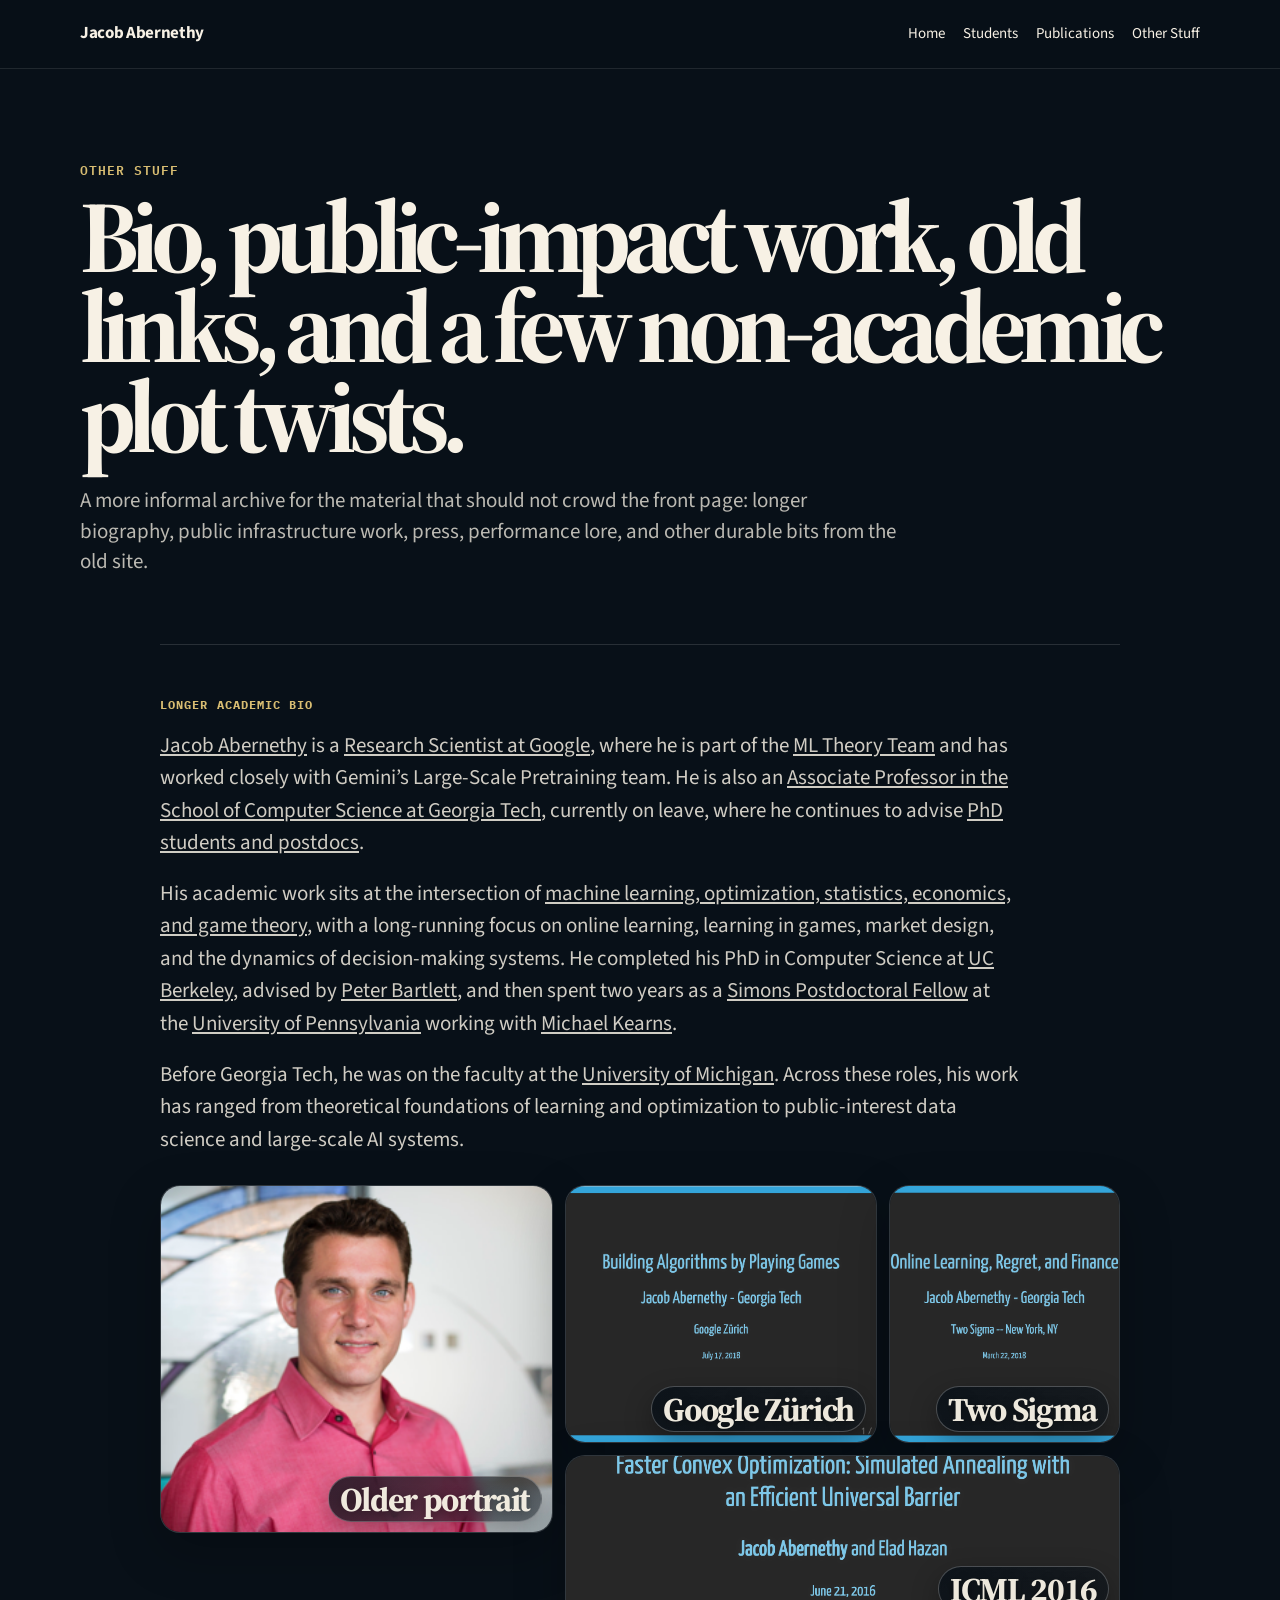
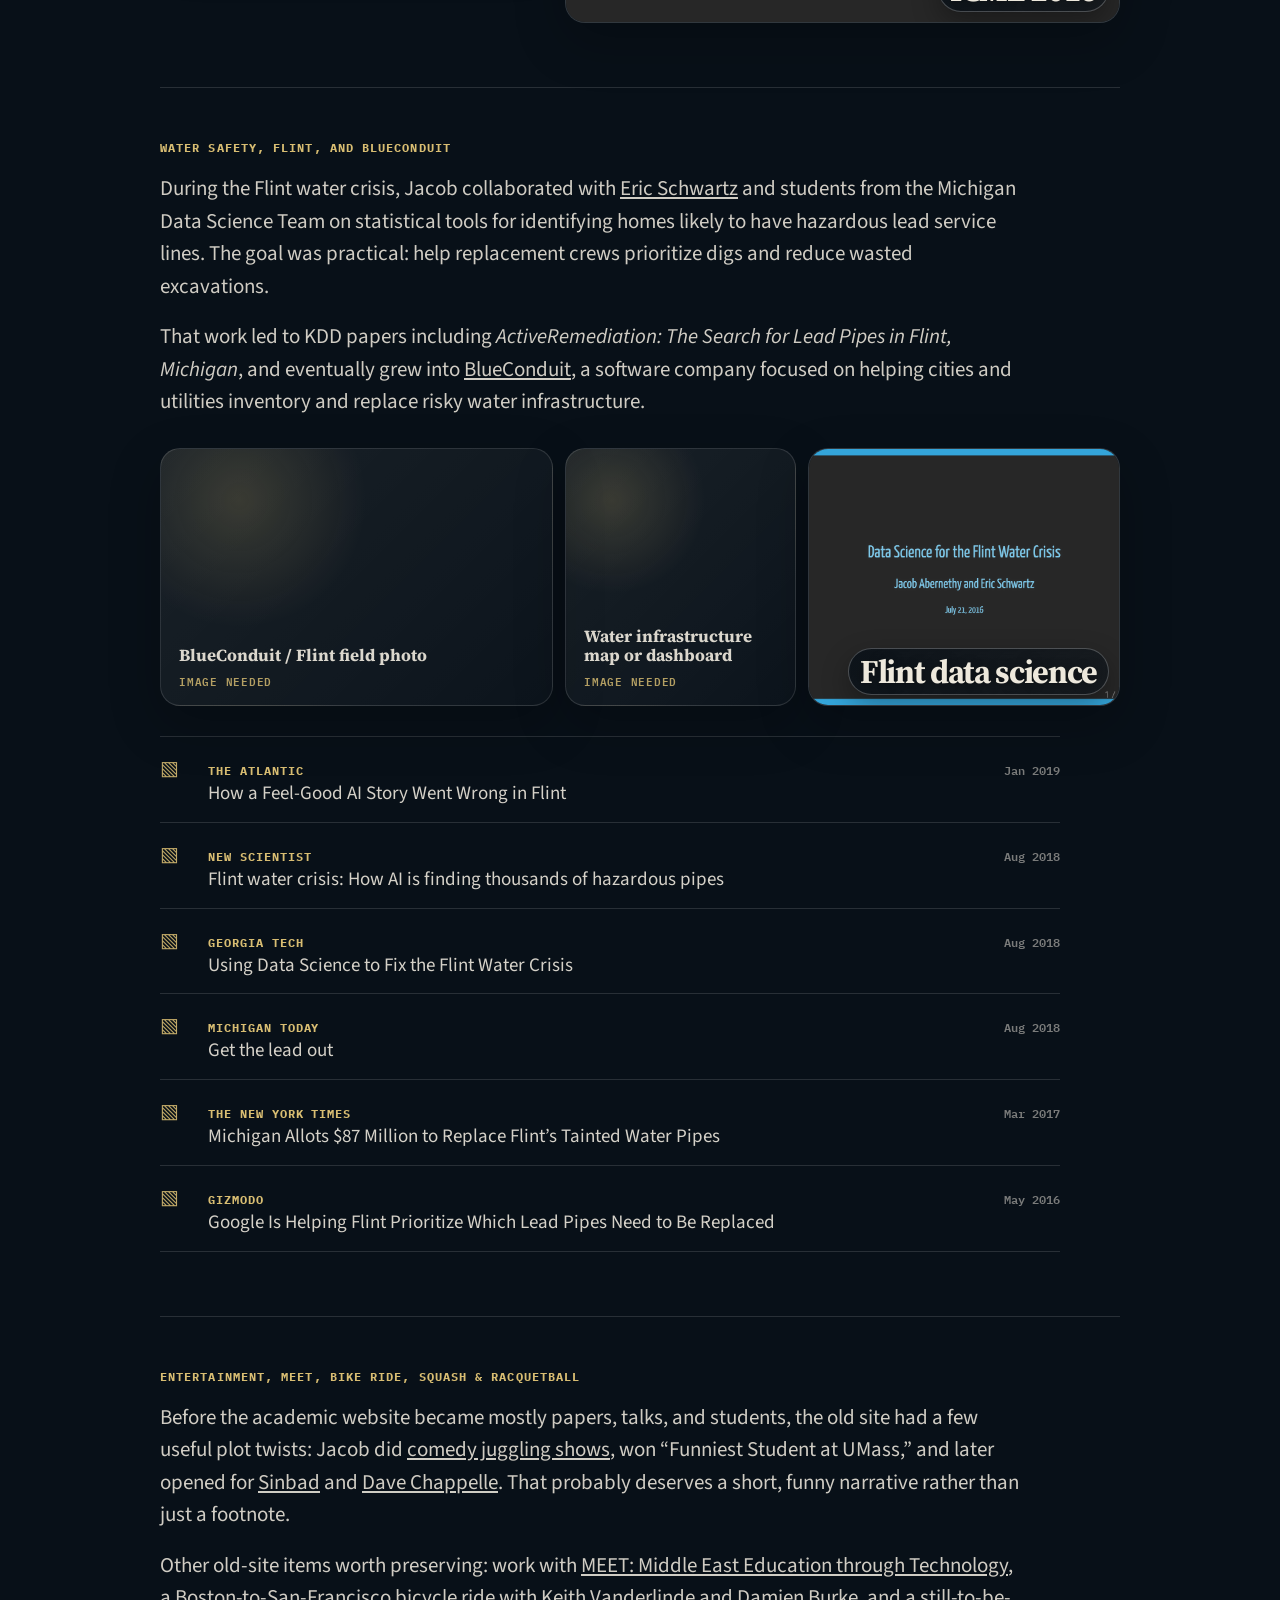
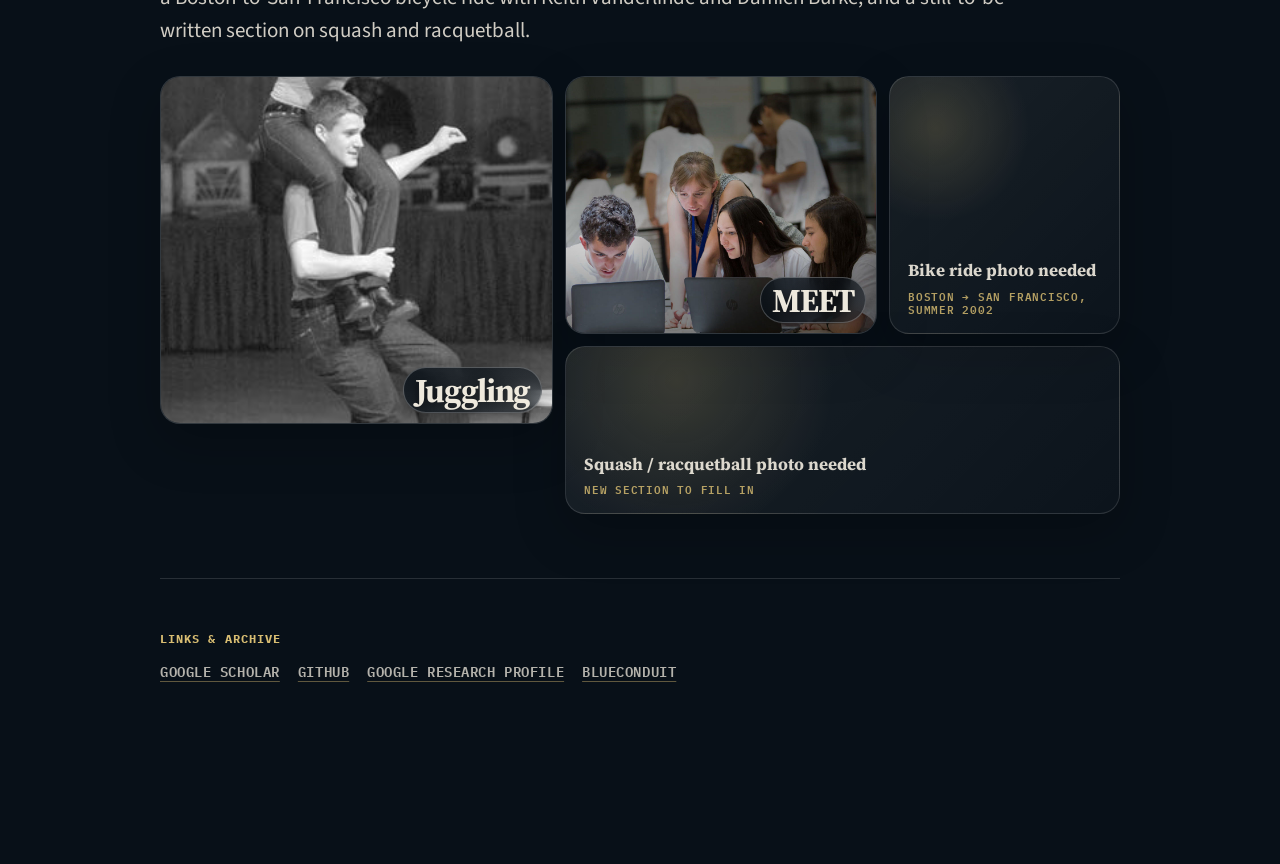
==== other-stuff/index.html @ 07d3d427 "Deploy initial website" ====
<!DOCTYPE html><html lang="en"> <head><meta charset="UTF-8"><meta name="viewport" content="width=device-width, initial-scale=1.0"><meta name="description" content="Draft website redesign mockups for Jacob Abernethy."><title>Other Stuff — Jacob Abernethy</title><link rel="preconnect" href="https://fonts.googleapis.com"><link rel="preconnect" href="https://fonts.gstatic.com" crossorigin><link href="https://fonts.googleapis.com/css2?family=Source+Sans+3:wght@300;400;500;600;700&family=Source+Serif+4:opsz,wght@8..60,400;8..60,600;8..60,700&family=IBM+Plex+Mono:wght@400;500;600&display=swap" rel="stylesheet"><style>:root{--ink: #071827;--muted: #5f6f82;--line: #dbe5ef;--paper: #fbfaf7;--paper-2: #f3f0e8;--gold: #b6922e;--navy: #071d3a;--blue: #3157d5;--violet: #533afd;--green: #0c7a5b;--white: #fff;--serif: "Source Serif 4", Georgia, serif;--sans: "Source Sans 3", system-ui, -apple-system, Segoe UI, sans-serif;--mono: "IBM Plex Mono", ui-monospace, SFMono-Regular, Menlo, monospace}*{box-sizing:border-box}html{scroll-behavior:smooth;overflow-x:hidden}body{margin:0;width:100%;max-width:100%;overflow-x:hidden;font-family:var(--sans);color:var(--ink);background:var(--paper);font-size:17px;line-height:1.62}img,video,canvas,svg{max-width:100%}a{color:inherit}.wrap{width:min(1120px,calc(100% - 40px));max-width:100%;margin:0 auto}.nav{position:sticky;top:0;z-index:10;backdrop-filter:blur(18px);background:color-mix(in srgb,var(--paper) 86%,transparent);border-bottom:1px solid color-mix(in srgb,var(--line),transparent 35%)}.nav-inner{min-height:68px;display:flex;align-items:center;justify-content:space-between;gap:24px}.brand{text-decoration:none;font-weight:700;letter-spacing:-.02em}.links{display:flex;gap:18px;align-items:center;font-size:15px;color:var(--muted)}.links a{text-decoration:none}.links a:hover,.links a.button.button{color:var(--ink)}.pill{display:inline-flex;align-items:center;gap:7px;padding:5px 10px;border:1px solid var(--line);border-radius:999px;font:500 12px/1 var(--mono);text-transform:uppercase;letter-spacing:.05em;color:var(--muted);background:color-mix(in srgb,white 65%,transparent)}.button{display:inline-flex;align-items:center;justify-content:center;gap:8px;min-height:42px;padding:9px 15px;border-radius:10px;text-decoration:none;border:1px solid var(--line);background:#fff;box-shadow:0 12px 30px #1e2d500f;font-weight:600}.button.primary{background:var(--ink);color:#fff;border-color:var(--ink)}.grid{display:grid;gap:18px}.card{background:color-mix(in srgb,white 82%,var(--paper));border:1px solid var(--line);border-radius:22px;padding:24px;box-shadow:0 24px 60px #1e2d5012}.section{padding:72px 0}.section-title{font-family:var(--serif);font-size:clamp(34px,5vw,58px);line-height:1;letter-spacing:-.045em;margin:0 0 18px}.lede{color:var(--muted);font-size:21px;line-height:1.45;max-width:780px}.kicker{font:600 13px/1 var(--mono);text-transform:uppercase;letter-spacing:.08em;color:var(--gold);margin-bottom:12px}.tag-row{display:flex;flex-wrap:wrap;gap:8px;margin-top:16px}.tag{border:1px solid var(--line);color:var(--muted);border-radius:999px;padding:4px 9px;font:500 12px/1.1 var(--mono);background:#ffffff85}.draft{border:1px solid #f1d389;background:#fff7dc;color:#604800;padding:9px 12px;border-radius:12px;font-size:14px}@media(max-width:760px){.wrap{width:min(100% - 28px,1120px)}.nav-inner{min-height:auto;padding:14px 0 10px;align-items:flex-start;flex-direction:column;gap:10px;min-width:0}.brand{font-size:16px}.links{display:flex;width:100%;min-width:0;gap:8px;flex-wrap:wrap;overflow:visible;padding:0;font-size:13px}.links::-webkit-scrollbar{display:none}.links a{flex:0 1 auto;min-width:0;max-width:100%;border:1px solid rgba(255,255,255,.14);border-radius:999px;padding:5px 9px;background:#ffffff0b;white-space:nowrap}.links a.button{min-height:0;padding:5px 10px;box-shadow:none;background:#ffffffeb;border-color:#ffffff2e}.section{padding:48px 0}.card{padding:18px}}
</style>
<link rel="stylesheet" href="/_astro/index.C6Y8w5hF.css"></head> <body class="other-stuff">  <nav class="nav"> <div class="wrap nav-inner"> <a class="brand" href="/">Jacob Abernethy</a> <div class="links"> <a href="/">Home</a><a href="/students/">Students</a><a href="/publications/">Publications</a><a href="/other-stuff/">Other Stuff</a> </div> </div> </nav> <main data-astro-cid-wq4gjsv3> <section class="wrap intro" data-astro-cid-wq4gjsv3> <p class="kicker" data-astro-cid-wq4gjsv3>Other stuff</p> <h1 data-astro-cid-wq4gjsv3>Bio, public-impact work, old links, and a few non-academic plot twists.</h1> <p class="lede" data-astro-cid-wq4gjsv3>A more informal archive for the material that should not crowd the front page: longer biography, public infrastructure work, press, performance lore, and other durable bits from the old site.</p> </section> <div class="wrap story-flow" data-astro-cid-wq4gjsv3> <section class="story-section" data-astro-cid-wq4gjsv3> <p class="section-label" data-astro-cid-wq4gjsv3>Longer academic bio</p> <div class="prose" data-astro-cid-wq4gjsv3> <p data-astro-cid-wq4gjsv3><a href="/">Jacob Abernethy</a> is a <a href="https://research.google/people/108521/">Research Scientist at Google</a>, where he is part of the <a href="https://research.google/teams/learning-theory/">ML Theory Team</a> and has worked closely with Gemini’s Large-Scale Pretraining team. He is also an <a href="https://www.cc.gatech.edu/people/jacob-abernethy">Associate Professor in the School of Computer Science at Georgia Tech</a>, currently on leave, where he continues to advise <a href="/students/">PhD students and postdocs</a>.
</p><p data-astro-cid-wq4gjsv3>His academic work sits at the intersection of <a href="/publications/">machine learning, optimization, statistics, economics, and game theory</a>, with a long-running focus on online learning, learning in games, market design, and the dynamics of decision-making systems. He completed his PhD in Computer Science at <a href="https://www.berkeley.edu/">UC Berkeley</a>, advised by <a href="https://www.stat.berkeley.edu/~bartlett/">Peter Bartlett</a>, and then spent two years as a <a href="https://www.simonsfoundation.org/">Simons Postdoctoral Fellow</a> at the <a href="https://www.cis.upenn.edu/">University of Pennsylvania</a> working with <a href="https://www.cis.upenn.edu/~mkearns/">Michael Kearns</a>.
</p><p data-astro-cid-wq4gjsv3>Before Georgia Tech, he was on the faculty at the <a href="https://cse.engin.umich.edu/">University of Michigan</a>. Across these roles, his work has ranged from theoretical foundations of learning and optimization to public-interest data science and large-scale AI systems.
</p> </div> <div class="photo-grid " aria-label="Academic photo montage" data-astro-cid-wq4gjsv3> <figure class="photo tile-1 " data-astro-cid-wq4gjsv3> <img src="/images/other-stuff/jake.png" alt="Older Jacob Abernethy website portrait" loading="lazy" data-astro-cid-wq4gjsv3> <figcaption class="photo-label" data-astro-cid-wq4gjsv3>Older portrait</figcaption> </figure><figure class="photo tile-2 " data-astro-cid-wq4gjsv3> <img src="/images/other-stuff/talks-googleZurich2018.png" alt="Google Zurich 2018 talk slide screenshot" loading="lazy" data-astro-cid-wq4gjsv3> <figcaption class="photo-label" data-astro-cid-wq4gjsv3>Google Zürich</figcaption> </figure><figure class="photo tile-3 " data-astro-cid-wq4gjsv3> <img src="/images/other-stuff/talks-twoSigma2018.png" alt="Two Sigma talk slide screenshot" loading="lazy" data-astro-cid-wq4gjsv3> <figcaption class="photo-label" data-astro-cid-wq4gjsv3>Two Sigma</figcaption> </figure><figure class="photo tile-4 " data-astro-cid-wq4gjsv3> <img src="/images/other-stuff/talks-icml2016.png" alt="ICML 2016 talk slide screenshot" loading="lazy" data-astro-cid-wq4gjsv3> <figcaption class="photo-label" data-astro-cid-wq4gjsv3>ICML 2016</figcaption> </figure> </div>  </section><section class="story-section" data-astro-cid-wq4gjsv3> <p class="section-label" data-astro-cid-wq4gjsv3>Water safety, Flint, and BlueConduit</p> <div class="prose" data-astro-cid-wq4gjsv3> <p data-astro-cid-wq4gjsv3>During the Flint water crisis, Jacob collaborated with <a href="https://ross.umich.edu/facultystaff/faculty/eric-schwartz">Eric Schwartz</a> and students from the Michigan Data Science Team on statistical tools for identifying homes likely to have hazardous lead service lines. The goal was practical: help replacement crews prioritize digs and reduce wasted excavations.
</p><p data-astro-cid-wq4gjsv3>That work led to KDD papers including <em>ActiveRemediation: The Search for Lead Pipes in Flint, Michigan</em>, and eventually grew into <a href="https://blueconduit.com/">BlueConduit</a>, a software company focused on helping cities and utilities inventory and replace risky water infrastructure.
</p> </div> <div class="photo-grid impact-grid" aria-label="BlueConduit image placeholders" data-astro-cid-wq4gjsv3> <figure class="photo tile-1 placeholder-photo" data-astro-cid-wq4gjsv3> <span data-astro-cid-wq4gjsv3>BlueConduit / Flint field photo</span><small data-astro-cid-wq4gjsv3>Image needed</small>  </figure><figure class="photo tile-2 placeholder-photo" data-astro-cid-wq4gjsv3> <span data-astro-cid-wq4gjsv3>Water infrastructure map or dashboard</span><small data-astro-cid-wq4gjsv3>Image needed</small>  </figure><figure class="photo tile-3 " data-astro-cid-wq4gjsv3> <img src="/images/other-stuff/talks-bigdata2016.png" alt="Big data talk slide screenshot" loading="lazy" data-astro-cid-wq4gjsv3> <figcaption class="photo-label" data-astro-cid-wq4gjsv3>Flint data science</figcaption> </figure> </div> <div class="press-list" aria-label="Selected press coverage" data-astro-cid-wq4gjsv3> <a href="https://www.theatlantic.com/technology/archive/2019/01/how-machine-learning-found-flints-lead-pipes/578692/" data-astro-cid-wq4gjsv3> <span class="press-icon" aria-hidden="true" data-astro-cid-wq4gjsv3>▧</span> <span class="press-main" data-astro-cid-wq4gjsv3><strong data-astro-cid-wq4gjsv3>The Atlantic</strong><em data-astro-cid-wq4gjsv3>How a Feel-Good AI Story Went Wrong in Flint</em></span> <span class="press-date" data-astro-cid-wq4gjsv3>Jan 2019</span> </a><a href="https://www.newscientist.com/article/2177849-flint-water-crisis-how-ai-is-finding-thousands-of-hazardous-pipes/" data-astro-cid-wq4gjsv3> <span class="press-icon" aria-hidden="true" data-astro-cid-wq4gjsv3>▧</span> <span class="press-main" data-astro-cid-wq4gjsv3><strong data-astro-cid-wq4gjsv3>New Scientist</strong><em data-astro-cid-wq4gjsv3>Flint water crisis: How AI is finding thousands of hazardous pipes</em></span> <span class="press-date" data-astro-cid-wq4gjsv3>Aug 2018</span> </a><a href="https://www.cc.gatech.edu/news/using-data-science-fix-flint-water-crisis" data-astro-cid-wq4gjsv3> <span class="press-icon" aria-hidden="true" data-astro-cid-wq4gjsv3>▧</span> <span class="press-main" data-astro-cid-wq4gjsv3><strong data-astro-cid-wq4gjsv3>Georgia Tech</strong><em data-astro-cid-wq4gjsv3>Using Data Science to Fix the Flint Water Crisis</em></span> <span class="press-date" data-astro-cid-wq4gjsv3>Aug 2018</span> </a><a href="https://michigantoday.umich.edu/2018/08/22/get-the-lead-out/" data-astro-cid-wq4gjsv3> <span class="press-icon" aria-hidden="true" data-astro-cid-wq4gjsv3>▧</span> <span class="press-main" data-astro-cid-wq4gjsv3><strong data-astro-cid-wq4gjsv3>Michigan Today</strong><em data-astro-cid-wq4gjsv3>Get the lead out</em></span> <span class="press-date" data-astro-cid-wq4gjsv3>Aug 2018</span> </a><a href="https://www.nytimes.com/2017/03/28/us/flint-water-lead-pipes.html" data-astro-cid-wq4gjsv3> <span class="press-icon" aria-hidden="true" data-astro-cid-wq4gjsv3>▧</span> <span class="press-main" data-astro-cid-wq4gjsv3><strong data-astro-cid-wq4gjsv3>The New York Times</strong><em data-astro-cid-wq4gjsv3>Michigan Allots $87 Million to Replace Flint’s Tainted Water Pipes</em></span> <span class="press-date" data-astro-cid-wq4gjsv3>Mar 2017</span> </a><a href="https://gizmodo.com/google-is-helping-flint-prioritize-which-lead-pipes-ne-1777454570" data-astro-cid-wq4gjsv3> <span class="press-icon" aria-hidden="true" data-astro-cid-wq4gjsv3>▧</span> <span class="press-main" data-astro-cid-wq4gjsv3><strong data-astro-cid-wq4gjsv3>Gizmodo</strong><em data-astro-cid-wq4gjsv3>Google Is Helping Flint Prioritize Which Lead Pipes Need to Be Replaced</em></span> <span class="press-date" data-astro-cid-wq4gjsv3>May 2016</span> </a> </div> </section><section class="story-section" data-astro-cid-wq4gjsv3> <p class="section-label" data-astro-cid-wq4gjsv3>Entertainment, MEET, bike ride, squash &amp; racquetball</p> <div class="prose" data-astro-cid-wq4gjsv3> <p data-astro-cid-wq4gjsv3>Before the academic website became mostly papers, talks, and students, the old site had a few useful plot twists: Jacob did <a href="http://www.umass.edu/umassmag/archives/2001/winter2001/h_funny.html">comedy juggling shows</a>, won “Funniest Student at UMass,” and later opened for <a href="http://www.cc.com/comedians/sinbad">Sinbad</a> and <a href="https://en.wikipedia.org/wiki/Dave_Chappelle">Dave Chappelle</a>. That probably deserves a short, funny narrative rather than just a footnote.
</p><p data-astro-cid-wq4gjsv3>Other old-site items worth preserving: work with <a href="http://meet.mit.edu/">MEET: Middle East Education through Technology</a>, a Boston-to-San-Francisco bicycle ride with Keith Vanderlinde and Damien Burke, and a still-to-be-written section on squash and racquetball.
</p> </div> <div class="photo-grid " aria-label="Personal photo montage" data-astro-cid-wq4gjsv3> <figure class="photo tile-1 " data-astro-cid-wq4gjsv3> <img src="/images/other-stuff/mit_juggling.jpg" alt="Jacob Abernethy juggling in a performance photo" loading="lazy" data-astro-cid-wq4gjsv3> <figcaption class="photo-label" data-astro-cid-wq4gjsv3>Juggling</figcaption> </figure><figure class="photo tile-2 " data-astro-cid-wq4gjsv3> <img src="/images/other-stuff/meet.jpg" alt="MEET program photo from the old site" loading="lazy" data-astro-cid-wq4gjsv3> <a class="photo-label" href="http://meet.mit.edu/" data-astro-cid-wq4gjsv3>MEET</a> </figure><figure class="photo tile-3 placeholder-photo" data-astro-cid-wq4gjsv3> <span data-astro-cid-wq4gjsv3>Bike ride photo needed</span><small data-astro-cid-wq4gjsv3>Boston → San Francisco, summer 2002</small>  </figure><figure class="photo tile-4 placeholder-photo" data-astro-cid-wq4gjsv3> <span data-astro-cid-wq4gjsv3>Squash / racquetball photo needed</span><small data-astro-cid-wq4gjsv3>New section to fill in</small>  </figure> </div>  </section> <section class="story-section archive-section" data-astro-cid-wq4gjsv3> <p class="section-label" data-astro-cid-wq4gjsv3>Links &amp; archive</p> <div class="archive-links" data-astro-cid-wq4gjsv3> <a href="https://scholar.google.com/citations?user=FDu4ciwAAAAJ&amp;hl=en" data-astro-cid-wq4gjsv3>Google Scholar</a><a href="https://github.com/thejakeyboy" data-astro-cid-wq4gjsv3>GitHub</a><a href="https://research.google/people/108521/" data-astro-cid-wq4gjsv3>Google Research profile</a><a href="https://blueconduit.com/" data-astro-cid-wq4gjsv3>BlueConduit</a> </div> </section> </div> </main> </body></html>
---- _astro/index.C6Y8w5hF.css ----
body.other-stuff{background:#081018;color:#f7f1e5}body.other-stuff .nav{background:#081018c7;border-color:#ffffff1a}body.other-stuff .brand,body.other-stuff .links a{color:#f7f1e5}body.other-stuff .links a.button.button{color:var(--ink)}.intro[data-astro-cid-wq4gjsv3]{padding:82px 0 36px}.intro[data-astro-cid-wq4gjsv3] h1[data-astro-cid-wq4gjsv3]{font-family:var(--serif);font-size:clamp(54px,8vw,112px);line-height:.88;letter-spacing:-.075em;max-width:1080px;margin:14px 0 24px}.lede[data-astro-cid-wq4gjsv3]{color:#f7f1e5bf;max-width:820px;font-size:21px}.kicker[data-astro-cid-wq4gjsv3],.section-label[data-astro-cid-wq4gjsv3]{color:#d8bd72}.story-flow[data-astro-cid-wq4gjsv3]{max-width:960px;padding:10px 0 120px}.story-section[data-astro-cid-wq4gjsv3]{padding:54px 0 64px;border-top:1px solid rgba(255,255,255,.13)}.section-label[data-astro-cid-wq4gjsv3]{font:700 12px/1 var(--mono);text-transform:uppercase;letter-spacing:.09em;margin:0 0 18px}.prose[data-astro-cid-wq4gjsv3]{max-width:860px}.prose[data-astro-cid-wq4gjsv3] p[data-astro-cid-wq4gjsv3]{margin:0 0 18px;color:#f7f1e5d6;font-size:21px;line-height:1.55}.prose[data-astro-cid-wq4gjsv3] a[data-astro-cid-wq4gjsv3],.archive-links[data-astro-cid-wq4gjsv3] a[data-astro-cid-wq4gjsv3]{color:#f7f1e5;text-decoration:underline;text-decoration-color:#d8bd726b;text-underline-offset:4px}.prose[data-astro-cid-wq4gjsv3] a[data-astro-cid-wq4gjsv3]:hover,.archive-links[data-astro-cid-wq4gjsv3] a[data-astro-cid-wq4gjsv3]:hover{text-decoration-color:#d8bd72e0}.photo-grid[data-astro-cid-wq4gjsv3]{display:grid;grid-template-columns:repeat(12,1fr);grid-auto-rows:78px;gap:12px;margin:30px 0 0}.photo[data-astro-cid-wq4gjsv3]{position:relative;margin:0;overflow:hidden;border-radius:20px;border:1px solid rgba(255,255,255,.13);background:#ffffff0b;box-shadow:0 18px 52px #0000003d}.photo[data-astro-cid-wq4gjsv3] img[data-astro-cid-wq4gjsv3]{display:block;width:100%;height:100%;object-fit:cover}.photo-label[data-astro-cid-wq4gjsv3]{position:absolute;right:10px;bottom:10px;z-index:1;max-width:calc(100% - 20px);padding:7px 11px 6px;border-radius:999px;background:linear-gradient(135deg,#081018cc,#08101880);color:#f7f1e5f5;border:1px solid rgba(255,255,255,.24);box-shadow:0 10px 28px #00000052;font-family:var(--serif);font-size:clamp(24px,2.6vw,34px);font-weight:700;line-height:.95;letter-spacing:-.04em;text-align:right;text-decoration:none;text-shadow:0 2px 12px rgba(0,0,0,.45);backdrop-filter:blur(8px)}a[data-astro-cid-wq4gjsv3].photo-label:hover{color:#fff;border-color:#d8bd7294}.tile-1[data-astro-cid-wq4gjsv3]{grid-column:span 5;grid-row:span 4}.tile-2[data-astro-cid-wq4gjsv3]{grid-column:span 4;grid-row:span 3}.tile-3[data-astro-cid-wq4gjsv3]{grid-column:span 3;grid-row:span 3}.tile-4[data-astro-cid-wq4gjsv3]{grid-column:span 7;grid-row:span 2}.impact-grid[data-astro-cid-wq4gjsv3] .tile-1[data-astro-cid-wq4gjsv3]{grid-column:span 5;grid-row:span 3}.impact-grid[data-astro-cid-wq4gjsv3] .tile-2[data-astro-cid-wq4gjsv3]{grid-column:span 3;grid-row:span 3}.impact-grid[data-astro-cid-wq4gjsv3] .tile-3[data-astro-cid-wq4gjsv3]{grid-column:span 4;grid-row:span 3}.placeholder-photo[data-astro-cid-wq4gjsv3]{display:grid;align-content:end;padding:18px;background:radial-gradient(circle at 20% 20%,rgba(216,189,114,.18),transparent 34%),linear-gradient(135deg,#ffffff12,#ffffff05)}.placeholder-photo[data-astro-cid-wq4gjsv3] span[data-astro-cid-wq4gjsv3]{color:#f7f1e5e0;font:700 17px/1.15 var(--serif)}.placeholder-photo[data-astro-cid-wq4gjsv3] small[data-astro-cid-wq4gjsv3]{color:#d8bd72d1;font:600 11px/1.2 var(--mono);text-transform:uppercase;letter-spacing:.07em;margin-top:8px}.press-list[data-astro-cid-wq4gjsv3]{display:grid;gap:0;margin-top:30px;max-width:900px;border-top:1px solid rgba(255,255,255,.13)}.press-list[data-astro-cid-wq4gjsv3] a[data-astro-cid-wq4gjsv3]{display:grid;grid-template-columns:34px minmax(0,1fr) auto;gap:14px;align-items:baseline;padding:16px 0;color:inherit;text-decoration:none;border-bottom:1px solid rgba(255,255,255,.13)}.press-icon[data-astro-cid-wq4gjsv3]{color:#d8bd72e0;font-size:20px}.press-main[data-astro-cid-wq4gjsv3] strong[data-astro-cid-wq4gjsv3]{display:block;color:#d8bd72;font:700 12px/1 var(--mono);text-transform:uppercase;letter-spacing:.08em;margin-bottom:5px}.press-main[data-astro-cid-wq4gjsv3] em[data-astro-cid-wq4gjsv3]{display:block;color:#f7f1e5db;font-style:normal;font-size:19px;line-height:1.25}.press-date[data-astro-cid-wq4gjsv3]{color:#f7f1e57a;font:600 12px/1 var(--mono);white-space:nowrap}.press-list[data-astro-cid-wq4gjsv3] a[data-astro-cid-wq4gjsv3]:hover .press-main[data-astro-cid-wq4gjsv3] em[data-astro-cid-wq4gjsv3]{text-decoration:underline;text-decoration-color:#d8bd7280;text-underline-offset:4px}.archive-links[data-astro-cid-wq4gjsv3]{display:flex;flex-wrap:wrap;gap:10px 18px;max-width:840px;font:600 14px/1.2 var(--mono);text-transform:uppercase;letter-spacing:.04em}.archive-links[data-astro-cid-wq4gjsv3] a[data-astro-cid-wq4gjsv3]{color:#f7f1e5b8}@media(max-width:820px){.story-flow[data-astro-cid-wq4gjsv3]{width:min(100% - 28px,960px)}.story-section[data-astro-cid-wq4gjsv3]{padding:42px 0 52px}.prose[data-astro-cid-wq4gjsv3] p[data-astro-cid-wq4gjsv3]{font-size:18px}.photo-grid[data-astro-cid-wq4gjsv3]{grid-template-columns:1fr 1fr;grid-auto-rows:150px}.photo[data-astro-cid-wq4gjsv3]{grid-column:span 1!important;grid-row:span 1!important;border-radius:16px}.press-list[data-astro-cid-wq4gjsv3] a[data-astro-cid-wq4gjsv3]{grid-template-columns:26px minmax(0,1fr)}.press-date[data-astro-cid-wq4gjsv3]{grid-column:2}}
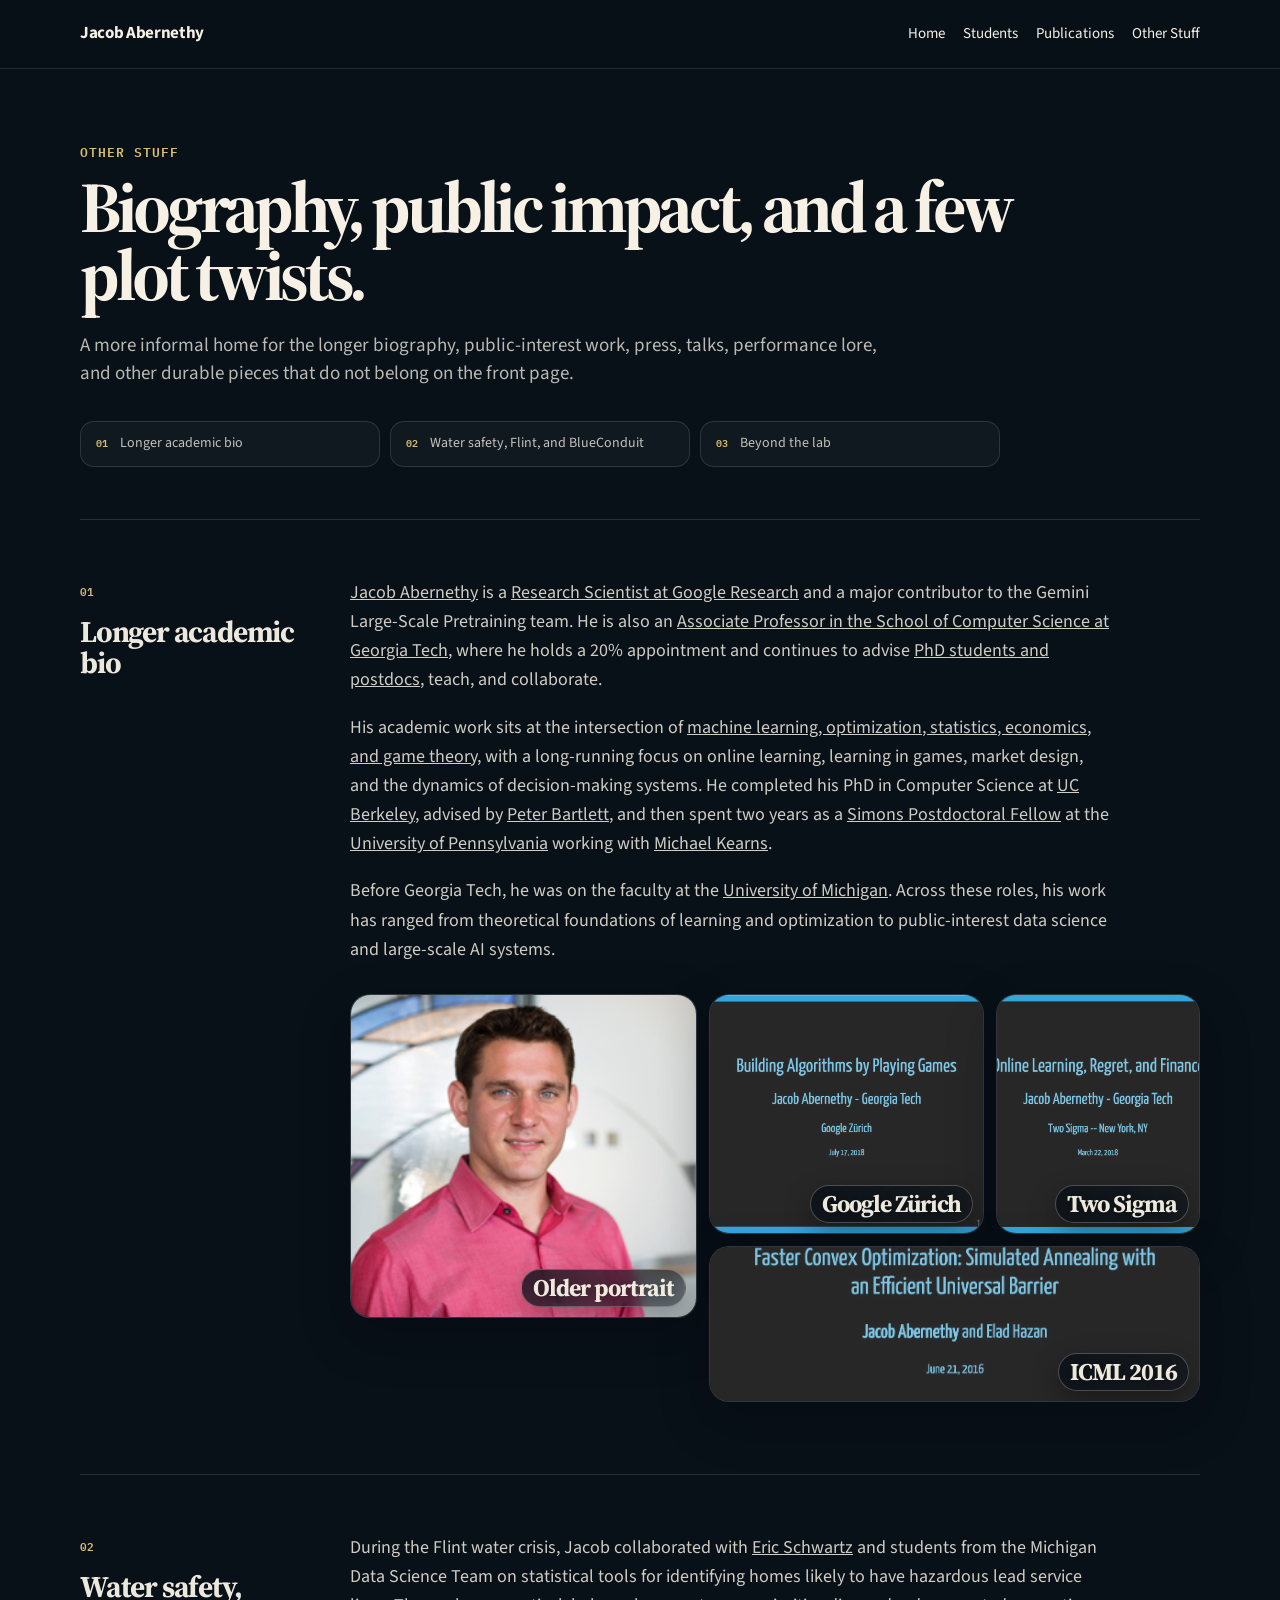
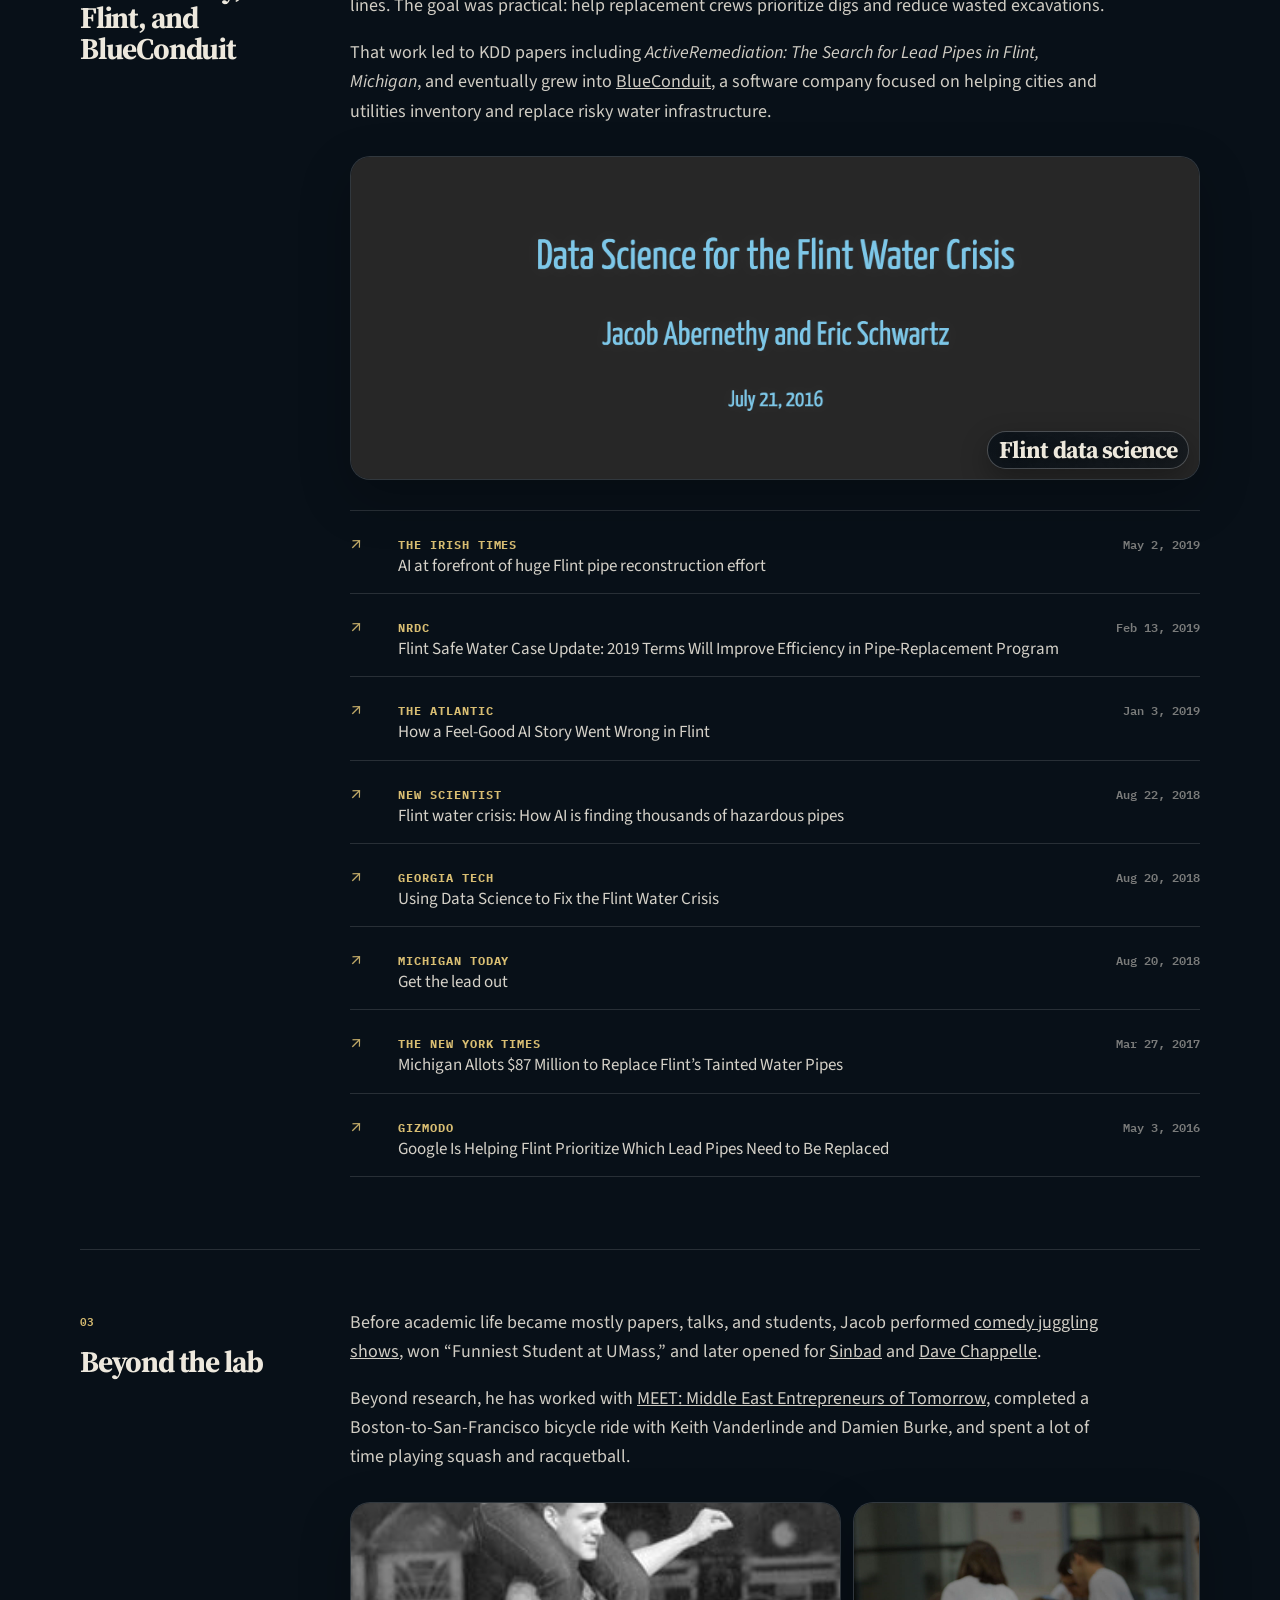
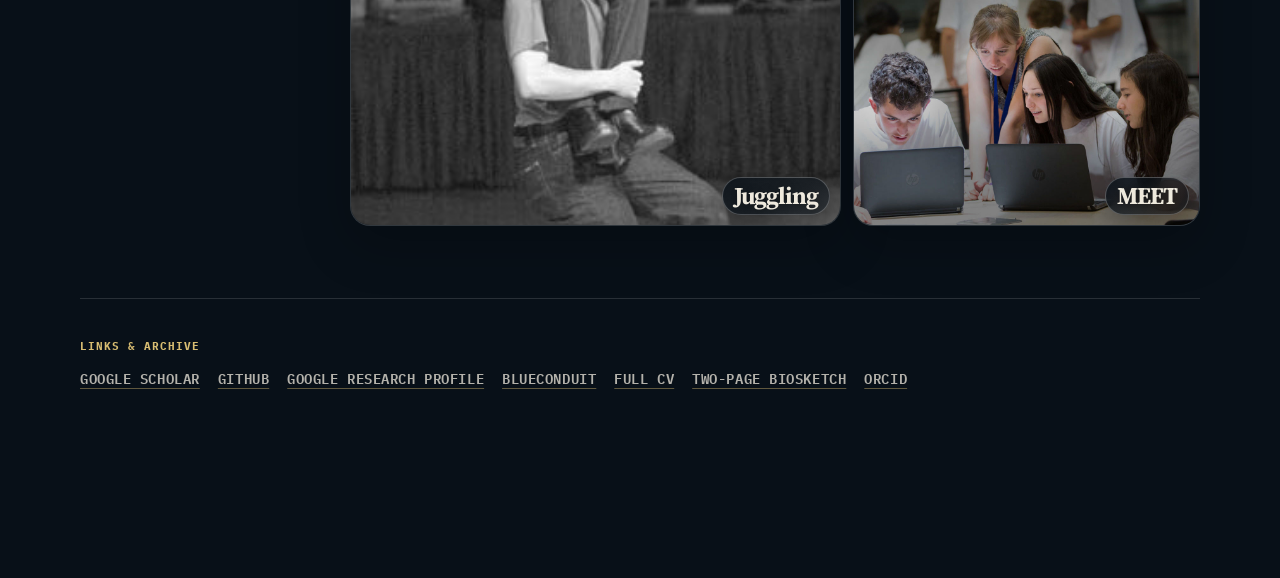
==== commit 57e6e877: "Deploy website 2026-08-08T00:25:56Z" ====
--- a/other-stuff/index.html
+++ b/other-stuff/index.html
@@ -1,10 +1,10 @@
-<!DOCTYPE html><html lang="en"> <head><meta charset="UTF-8"><meta name="viewport" content="width=device-width, initial-scale=1.0"><meta name="description" content="Draft website redesign mockups for Jacob Abernethy."><title>Other Stuff — Jacob Abernethy</title><link rel="preconnect" href="https://fonts.googleapis.com"><link rel="preconnect" href="https://fonts.gstatic.com" crossorigin><link href="https://fonts.googleapis.com/css2?family=Source+Sans+3:wght@300;400;500;600;700&family=Source+Serif+4:opsz,wght@8..60,400;8..60,600;8..60,700&family=IBM+Plex+Mono:wght@400;500;600&display=swap" rel="stylesheet"><style>:root{--ink: #071827;--muted: #5f6f82;--line: #dbe5ef;--paper: #fbfaf7;--paper-2: #f3f0e8;--gold: #b6922e;--navy: #071d3a;--blue: #3157d5;--violet: #533afd;--green: #0c7a5b;--white: #fff;--serif: "Source Serif 4", Georgia, serif;--sans: "Source Sans 3", system-ui, -apple-system, Segoe UI, sans-serif;--mono: "IBM Plex Mono", ui-monospace, SFMono-Regular, Menlo, monospace}*{box-sizing:border-box}html{scroll-behavior:smooth;overflow-x:hidden}body{margin:0;width:100%;max-width:100%;overflow-x:hidden;font-family:var(--sans);color:var(--ink);background:var(--paper);font-size:17px;line-height:1.62}img,video,canvas,svg{max-width:100%}a{color:inherit}.wrap{width:min(1120px,calc(100% - 40px));max-width:100%;margin:0 auto}.nav{position:sticky;top:0;z-index:10;backdrop-filter:blur(18px);background:color-mix(in srgb,var(--paper) 86%,transparent);border-bottom:1px solid color-mix(in srgb,var(--line),transparent 35%)}.nav-inner{min-height:68px;display:flex;align-items:center;justify-content:space-between;gap:24px}.brand{text-decoration:none;font-weight:700;letter-spacing:-.02em}.links{display:flex;gap:18px;align-items:center;font-size:15px;color:var(--muted)}.links a{text-decoration:none}.links a:hover,.links a.button.button{color:var(--ink)}.pill{display:inline-flex;align-items:center;gap:7px;padding:5px 10px;border:1px solid var(--line);border-radius:999px;font:500 12px/1 var(--mono);text-transform:uppercase;letter-spacing:.05em;color:var(--muted);background:color-mix(in srgb,white 65%,transparent)}.button{display:inline-flex;align-items:center;justify-content:center;gap:8px;min-height:42px;padding:9px 15px;border-radius:10px;text-decoration:none;border:1px solid var(--line);background:#fff;box-shadow:0 12px 30px #1e2d500f;font-weight:600}.button.primary{background:var(--ink);color:#fff;border-color:var(--ink)}.grid{display:grid;gap:18px}.card{background:color-mix(in srgb,white 82%,var(--paper));border:1px solid var(--line);border-radius:22px;padding:24px;box-shadow:0 24px 60px #1e2d5012}.section{padding:72px 0}.section-title{font-family:var(--serif);font-size:clamp(34px,5vw,58px);line-height:1;letter-spacing:-.045em;margin:0 0 18px}.lede{color:var(--muted);font-size:21px;line-height:1.45;max-width:780px}.kicker{font:600 13px/1 var(--mono);text-transform:uppercase;letter-spacing:.08em;color:var(--gold);margin-bottom:12px}.tag-row{display:flex;flex-wrap:wrap;gap:8px;margin-top:16px}.tag{border:1px solid var(--line);color:var(--muted);border-radius:999px;padding:4px 9px;font:500 12px/1.1 var(--mono);background:#ffffff85}.draft{border:1px solid #f1d389;background:#fff7dc;color:#604800;padding:9px 12px;border-radius:12px;font-size:14px}@media(max-width:760px){.wrap{width:min(100% - 28px,1120px)}.nav-inner{min-height:auto;padding:14px 0 10px;align-items:flex-start;flex-direction:column;gap:10px;min-width:0}.brand{font-size:16px}.links{display:flex;width:100%;min-width:0;gap:8px;flex-wrap:wrap;overflow:visible;padding:0;font-size:13px}.links::-webkit-scrollbar{display:none}.links a{flex:0 1 auto;min-width:0;max-width:100%;border:1px solid rgba(255,255,255,.14);border-radius:999px;padding:5px 9px;background:#ffffff0b;white-space:nowrap}.links a.button{min-height:0;padding:5px 10px;box-shadow:none;background:#ffffffeb;border-color:#ffffff2e}.section{padding:48px 0}.card{padding:18px}}
+<!DOCTYPE html><html lang="en"> <head><meta charset="UTF-8"><meta name="viewport" content="width=device-width, initial-scale=1.0"><meta name="description" content="Jacob Abernethy — machine learning researcher, Google Research scientist, Georgia Tech professor, and BlueConduit co-founder."><title>Other Stuff — Jacob Abernethy</title><link rel="preconnect" href="https://fonts.googleapis.com"><link rel="preconnect" href="https://fonts.gstatic.com" crossorigin><link href="https://fonts.googleapis.com/css2?family=Source+Sans+3:wght@300;400;500;600;700&family=Source+Serif+4:opsz,wght@8..60,400;8..60,600;8..60,700&family=IBM+Plex+Mono:wght@400;500;600&display=swap" rel="stylesheet"><style>:root{--ink: #071827;--muted: #5f6f82;--line: #dbe5ef;--paper: #fbfaf7;--paper-2: #f3f0e8;--gold: #b6922e;--navy: #071d3a;--blue: #3157d5;--violet: #533afd;--green: #0c7a5b;--white: #fff;--serif: "Source Serif 4", Georgia, serif;--sans: "Source Sans 3", system-ui, -apple-system, Segoe UI, sans-serif;--mono: "IBM Plex Mono", ui-monospace, SFMono-Regular, Menlo, monospace}*{box-sizing:border-box}html{scroll-behavior:smooth;overflow-x:hidden}body{margin:0;width:100%;max-width:100%;overflow-x:hidden;font-family:var(--sans);color:var(--ink);background:var(--paper);font-size:17px;line-height:1.62}img,video,canvas,svg{max-width:100%}a{color:inherit}.wrap{width:min(1120px,calc(100% - 40px));max-width:100%;margin:0 auto}.nav{position:sticky;top:0;z-index:10;backdrop-filter:blur(18px);background:color-mix(in srgb,var(--paper) 86%,transparent);border-bottom:1px solid color-mix(in srgb,var(--line),transparent 35%)}.nav-inner{min-height:68px;display:flex;align-items:center;justify-content:space-between;gap:24px}.brand{text-decoration:none;font-weight:700;letter-spacing:-.02em}.links{display:flex;gap:18px;align-items:center;font-size:15px;color:var(--muted)}.links a{text-decoration:none}.links a:hover,.links a.button.button{color:var(--ink)}.pill{display:inline-flex;align-items:center;gap:7px;padding:5px 10px;border:1px solid var(--line);border-radius:999px;font:500 12px/1 var(--mono);text-transform:uppercase;letter-spacing:.05em;color:var(--muted);background:color-mix(in srgb,white 65%,transparent)}.button{display:inline-flex;align-items:center;justify-content:center;gap:8px;min-height:42px;padding:9px 15px;border-radius:10px;text-decoration:none;border:1px solid var(--line);background:#fff;box-shadow:0 12px 30px #1e2d500f;font-weight:600}.button.primary{background:var(--ink);color:#fff;border-color:var(--ink)}.grid{display:grid;gap:18px}.card{background:color-mix(in srgb,white 82%,var(--paper));border:1px solid var(--line);border-radius:22px;padding:24px;box-shadow:0 24px 60px #1e2d5012}.section{padding:72px 0}.section-title{font-family:var(--serif);font-size:clamp(34px,5vw,58px);line-height:1;letter-spacing:-.045em;margin:0 0 18px}.lede{color:var(--muted);font-size:21px;line-height:1.45;max-width:780px}.kicker{font:600 13px/1 var(--mono);text-transform:uppercase;letter-spacing:.08em;color:var(--gold);margin-bottom:12px}.tag-row{display:flex;flex-wrap:wrap;gap:8px;margin-top:16px}.tag{border:1px solid var(--line);color:var(--muted);border-radius:999px;padding:4px 9px;font:500 12px/1.1 var(--mono);background:#ffffff85}.draft{border:1px solid #f1d389;background:#fff7dc;color:#604800;padding:9px 12px;border-radius:12px;font-size:14px}@media(max-width:760px){.wrap{width:min(100% - 28px,1120px)}.nav-inner{min-height:auto;padding:14px 0 10px;align-items:flex-start;flex-direction:column;gap:10px;min-width:0}.brand{font-size:16px}.links{display:flex;width:100%;min-width:0;gap:8px;flex-wrap:wrap;overflow:visible;padding:0;font-size:13px}.links::-webkit-scrollbar{display:none}.links a{flex:0 1 auto;min-width:0;max-width:100%;border:1px solid rgba(255,255,255,.14);border-radius:999px;padding:5px 9px;background:#ffffff0b;white-space:nowrap}.links a.button{min-height:0;padding:5px 10px;box-shadow:none;background:#ffffffeb;border-color:#ffffff2e}.section{padding:48px 0}.card{padding:18px}}
 </style>
-<link rel="stylesheet" href="/_astro/index.C6Y8w5hF.css"></head> <body class="other-stuff">  <nav class="nav"> <div class="wrap nav-inner"> <a class="brand" href="/">Jacob Abernethy</a> <div class="links"> <a href="/">Home</a><a href="/students/">Students</a><a href="/publications/">Publications</a><a href="/other-stuff/">Other Stuff</a> </div> </div> </nav> <main data-astro-cid-wq4gjsv3> <section class="wrap intro" data-astro-cid-wq4gjsv3> <p class="kicker" data-astro-cid-wq4gjsv3>Other stuff</p> <h1 data-astro-cid-wq4gjsv3>Bio, public-impact work, old links, and a few non-academic plot twists.</h1> <p class="lede" data-astro-cid-wq4gjsv3>A more informal archive for the material that should not crowd the front page: longer biography, public infrastructure work, press, performance lore, and other durable bits from the old site.</p> </section> <div class="wrap story-flow" data-astro-cid-wq4gjsv3> <section class="story-section" data-astro-cid-wq4gjsv3> <p class="section-label" data-astro-cid-wq4gjsv3>Longer academic bio</p> <div class="prose" data-astro-cid-wq4gjsv3> <p data-astro-cid-wq4gjsv3><a href="/">Jacob Abernethy</a> is a <a href="https://research.google/people/108521/">Research Scientist at Google</a>, where he is part of the <a href="https://research.google/teams/learning-theory/">ML Theory Team</a> and has worked closely with Gemini’s Large-Scale Pretraining team. He is also an <a href="https://www.cc.gatech.edu/people/jacob-abernethy">Associate Professor in the School of Computer Science at Georgia Tech</a>, currently on leave, where he continues to advise <a href="/students/">PhD students and postdocs</a>.
+<link rel="stylesheet" href="/_astro/index.CweQp1aO.css"></head> <body class="other-stuff">  <nav class="nav"> <div class="wrap nav-inner"> <a class="brand" href="/">Jacob Abernethy</a> <div class="links"> <a href="/">Home</a><a href="/students/">Students</a><a href="/publications/">Publications</a><a href="/other-stuff/">Other Stuff</a> </div> </div> </nav> <main data-astro-cid-wq4gjsv3> <section class="wrap intro" data-astro-cid-wq4gjsv3> <p class="kicker" data-astro-cid-wq4gjsv3>Other stuff</p> <h1 data-astro-cid-wq4gjsv3>Biography, public impact, and a few plot twists.</h1> <p class="lede" data-astro-cid-wq4gjsv3>A more informal home for the longer biography, public-interest work, press, talks, performance lore, and other durable pieces that do not belong on the front page.</p> <nav class="section-nav" aria-label="Other Stuff sections" data-astro-cid-wq4gjsv3> <a href="#bio" data-astro-cid-wq4gjsv3><span data-astro-cid-wq4gjsv3>01</span>Longer academic bio</a><a href="#flint-blueconduit" data-astro-cid-wq4gjsv3><span data-astro-cid-wq4gjsv3>02</span>Water safety, Flint, and BlueConduit</a><a href="#beyond-the-lab" data-astro-cid-wq4gjsv3><span data-astro-cid-wq4gjsv3>03</span>Beyond the lab</a> </nav> </section> <div class="wrap story-flow" data-astro-cid-wq4gjsv3> <section class="story-section" id="bio" data-astro-cid-wq4gjsv3> <div class="story-heading" data-astro-cid-wq4gjsv3> <span data-astro-cid-wq4gjsv3>01</span> <h2 data-astro-cid-wq4gjsv3>Longer academic bio</h2> </div> <div class="story-content" data-astro-cid-wq4gjsv3> <div class="prose" data-astro-cid-wq4gjsv3> <p data-astro-cid-wq4gjsv3><a href="/">Jacob Abernethy</a> is a <a href="https://research.google/people/108521/">Research Scientist at Google Research</a> and a major contributor to the Gemini Large-Scale Pretraining team. He is also an <a href="https://www.cc.gatech.edu/people/jacob-abernethy">Associate Professor in the School of Computer Science at Georgia Tech</a>, where he holds a 20% appointment and continues to advise <a href="/students/">PhD students and postdocs</a>, teach, and collaborate.
 </p><p data-astro-cid-wq4gjsv3>His academic work sits at the intersection of <a href="/publications/">machine learning, optimization, statistics, economics, and game theory</a>, with a long-running focus on online learning, learning in games, market design, and the dynamics of decision-making systems. He completed his PhD in Computer Science at <a href="https://www.berkeley.edu/">UC Berkeley</a>, advised by <a href="https://www.stat.berkeley.edu/~bartlett/">Peter Bartlett</a>, and then spent two years as a <a href="https://www.simonsfoundation.org/">Simons Postdoctoral Fellow</a> at the <a href="https://www.cis.upenn.edu/">University of Pennsylvania</a> working with <a href="https://www.cis.upenn.edu/~mkearns/">Michael Kearns</a>.
 </p><p data-astro-cid-wq4gjsv3>Before Georgia Tech, he was on the faculty at the <a href="https://cse.engin.umich.edu/">University of Michigan</a>. Across these roles, his work has ranged from theoretical foundations of learning and optimization to public-interest data science and large-scale AI systems.
-</p> </div> <div class="photo-grid " aria-label="Academic photo montage" data-astro-cid-wq4gjsv3> <figure class="photo tile-1 " data-astro-cid-wq4gjsv3> <img src="/images/other-stuff/jake.png" alt="Older Jacob Abernethy website portrait" loading="lazy" data-astro-cid-wq4gjsv3> <figcaption class="photo-label" data-astro-cid-wq4gjsv3>Older portrait</figcaption> </figure><figure class="photo tile-2 " data-astro-cid-wq4gjsv3> <img src="/images/other-stuff/talks-googleZurich2018.png" alt="Google Zurich 2018 talk slide screenshot" loading="lazy" data-astro-cid-wq4gjsv3> <figcaption class="photo-label" data-astro-cid-wq4gjsv3>Google Zürich</figcaption> </figure><figure class="photo tile-3 " data-astro-cid-wq4gjsv3> <img src="/images/other-stuff/talks-twoSigma2018.png" alt="Two Sigma talk slide screenshot" loading="lazy" data-astro-cid-wq4gjsv3> <figcaption class="photo-label" data-astro-cid-wq4gjsv3>Two Sigma</figcaption> </figure><figure class="photo tile-4 " data-astro-cid-wq4gjsv3> <img src="/images/other-stuff/talks-icml2016.png" alt="ICML 2016 talk slide screenshot" loading="lazy" data-astro-cid-wq4gjsv3> <figcaption class="photo-label" data-astro-cid-wq4gjsv3>ICML 2016</figcaption> </figure> </div>  </section><section class="story-section" data-astro-cid-wq4gjsv3> <p class="section-label" data-astro-cid-wq4gjsv3>Water safety, Flint, and BlueConduit</p> <div class="prose" data-astro-cid-wq4gjsv3> <p data-astro-cid-wq4gjsv3>During the Flint water crisis, Jacob collaborated with <a href="https://ross.umich.edu/facultystaff/faculty/eric-schwartz">Eric Schwartz</a> and students from the Michigan Data Science Team on statistical tools for identifying homes likely to have hazardous lead service lines. The goal was practical: help replacement crews prioritize digs and reduce wasted excavations.
+</p> </div> <div class="photo-grid count-4" aria-label="Academic photo montage" data-astro-cid-wq4gjsv3> <figure class="photo tile-1" data-astro-cid-wq4gjsv3> <img src="/images/other-stuff/jake.png" alt="Older Jacob Abernethy website portrait" loading="eager" data-astro-cid-wq4gjsv3> <figcaption class="photo-label" data-astro-cid-wq4gjsv3>Older portrait</figcaption> </figure><figure class="photo tile-2" data-astro-cid-wq4gjsv3> <img src="/images/other-stuff/talks-googleZurich2018.png" alt="Google Zurich 2018 talk slide screenshot" loading="eager" data-astro-cid-wq4gjsv3> <figcaption class="photo-label" data-astro-cid-wq4gjsv3>Google Zürich</figcaption> </figure><figure class="photo tile-3" data-astro-cid-wq4gjsv3> <img src="/images/other-stuff/talks-twoSigma2018.png" alt="Two Sigma talk slide screenshot" loading="eager" data-astro-cid-wq4gjsv3> <figcaption class="photo-label" data-astro-cid-wq4gjsv3>Two Sigma</figcaption> </figure><figure class="photo tile-4" data-astro-cid-wq4gjsv3> <img src="/images/other-stuff/talks-icml2016.png" alt="ICML 2016 talk slide screenshot" loading="eager" data-astro-cid-wq4gjsv3> <figcaption class="photo-label" data-astro-cid-wq4gjsv3>ICML 2016</figcaption> </figure> </div>  </div> </section><section class="story-section" id="flint-blueconduit" data-astro-cid-wq4gjsv3> <div class="story-heading" data-astro-cid-wq4gjsv3> <span data-astro-cid-wq4gjsv3>02</span> <h2 data-astro-cid-wq4gjsv3>Water safety, Flint, and BlueConduit</h2> </div> <div class="story-content" data-astro-cid-wq4gjsv3> <div class="prose" data-astro-cid-wq4gjsv3> <p data-astro-cid-wq4gjsv3>During the Flint water crisis, Jacob collaborated with <a href="https://ross.umich.edu/facultystaff/faculty/eric-schwartz">Eric Schwartz</a> and students from the Michigan Data Science Team on statistical tools for identifying homes likely to have hazardous lead service lines. The goal was practical: help replacement crews prioritize digs and reduce wasted excavations.
 </p><p data-astro-cid-wq4gjsv3>That work led to KDD papers including <em>ActiveRemediation: The Search for Lead Pipes in Flint, Michigan</em>, and eventually grew into <a href="https://blueconduit.com/">BlueConduit</a>, a software company focused on helping cities and utilities inventory and replace risky water infrastructure.
-</p> </div> <div class="photo-grid impact-grid" aria-label="BlueConduit image placeholders" data-astro-cid-wq4gjsv3> <figure class="photo tile-1 placeholder-photo" data-astro-cid-wq4gjsv3> <span data-astro-cid-wq4gjsv3>BlueConduit / Flint field photo</span><small data-astro-cid-wq4gjsv3>Image needed</small>  </figure><figure class="photo tile-2 placeholder-photo" data-astro-cid-wq4gjsv3> <span data-astro-cid-wq4gjsv3>Water infrastructure map or dashboard</span><small data-astro-cid-wq4gjsv3>Image needed</small>  </figure><figure class="photo tile-3 " data-astro-cid-wq4gjsv3> <img src="/images/other-stuff/talks-bigdata2016.png" alt="Big data talk slide screenshot" loading="lazy" data-astro-cid-wq4gjsv3> <figcaption class="photo-label" data-astro-cid-wq4gjsv3>Flint data science</figcaption> </figure> </div> <div class="press-list" aria-label="Selected press coverage" data-astro-cid-wq4gjsv3> <a href="https://www.theatlantic.com/technology/archive/2019/01/how-machine-learning-found-flints-lead-pipes/578692/" data-astro-cid-wq4gjsv3> <span class="press-icon" aria-hidden="true" data-astro-cid-wq4gjsv3>▧</span> <span class="press-main" data-astro-cid-wq4gjsv3><strong data-astro-cid-wq4gjsv3>The Atlantic</strong><em data-astro-cid-wq4gjsv3>How a Feel-Good AI Story Went Wrong in Flint</em></span> <span class="press-date" data-astro-cid-wq4gjsv3>Jan 2019</span> </a><a href="https://www.newscientist.com/article/2177849-flint-water-crisis-how-ai-is-finding-thousands-of-hazardous-pipes/" data-astro-cid-wq4gjsv3> <span class="press-icon" aria-hidden="true" data-astro-cid-wq4gjsv3>▧</span> <span class="press-main" data-astro-cid-wq4gjsv3><strong data-astro-cid-wq4gjsv3>New Scientist</strong><em data-astro-cid-wq4gjsv3>Flint water crisis: How AI is finding thousands of hazardous pipes</em></span> <span class="press-date" data-astro-cid-wq4gjsv3>Aug 2018</span> </a><a href="https://www.cc.gatech.edu/news/using-data-science-fix-flint-water-crisis" data-astro-cid-wq4gjsv3> <span class="press-icon" aria-hidden="true" data-astro-cid-wq4gjsv3>▧</span> <span class="press-main" data-astro-cid-wq4gjsv3><strong data-astro-cid-wq4gjsv3>Georgia Tech</strong><em data-astro-cid-wq4gjsv3>Using Data Science to Fix the Flint Water Crisis</em></span> <span class="press-date" data-astro-cid-wq4gjsv3>Aug 2018</span> </a><a href="https://michigantoday.umich.edu/2018/08/22/get-the-lead-out/" data-astro-cid-wq4gjsv3> <span class="press-icon" aria-hidden="true" data-astro-cid-wq4gjsv3>▧</span> <span class="press-main" data-astro-cid-wq4gjsv3><strong data-astro-cid-wq4gjsv3>Michigan Today</strong><em data-astro-cid-wq4gjsv3>Get the lead out</em></span> <span class="press-date" data-astro-cid-wq4gjsv3>Aug 2018</span> </a><a href="https://www.nytimes.com/2017/03/28/us/flint-water-lead-pipes.html" data-astro-cid-wq4gjsv3> <span class="press-icon" aria-hidden="true" data-astro-cid-wq4gjsv3>▧</span> <span class="press-main" data-astro-cid-wq4gjsv3><strong data-astro-cid-wq4gjsv3>The New York Times</strong><em data-astro-cid-wq4gjsv3>Michigan Allots $87 Million to Replace Flint’s Tainted Water Pipes</em></span> <span class="press-date" data-astro-cid-wq4gjsv3>Mar 2017</span> </a><a href="https://gizmodo.com/google-is-helping-flint-prioritize-which-lead-pipes-ne-1777454570" data-astro-cid-wq4gjsv3> <span class="press-icon" aria-hidden="true" data-astro-cid-wq4gjsv3>▧</span> <span class="press-main" data-astro-cid-wq4gjsv3><strong data-astro-cid-wq4gjsv3>Gizmodo</strong><em data-astro-cid-wq4gjsv3>Google Is Helping Flint Prioritize Which Lead Pipes Need to Be Replaced</em></span> <span class="press-date" data-astro-cid-wq4gjsv3>May 2016</span> </a> </div> </section><section class="story-section" data-astro-cid-wq4gjsv3> <p class="section-label" data-astro-cid-wq4gjsv3>Entertainment, MEET, bike ride, squash &amp; racquetball</p> <div class="prose" data-astro-cid-wq4gjsv3> <p data-astro-cid-wq4gjsv3>Before the academic website became mostly papers, talks, and students, the old site had a few useful plot twists: Jacob did <a href="http://www.umass.edu/umassmag/archives/2001/winter2001/h_funny.html">comedy juggling shows</a>, won “Funniest Student at UMass,” and later opened for <a href="http://www.cc.com/comedians/sinbad">Sinbad</a> and <a href="https://en.wikipedia.org/wiki/Dave_Chappelle">Dave Chappelle</a>. That probably deserves a short, funny narrative rather than just a footnote.
-</p><p data-astro-cid-wq4gjsv3>Other old-site items worth preserving: work with <a href="http://meet.mit.edu/">MEET: Middle East Education through Technology</a>, a Boston-to-San-Francisco bicycle ride with Keith Vanderlinde and Damien Burke, and a still-to-be-written section on squash and racquetball.
-</p> </div> <div class="photo-grid " aria-label="Personal photo montage" data-astro-cid-wq4gjsv3> <figure class="photo tile-1 " data-astro-cid-wq4gjsv3> <img src="/images/other-stuff/mit_juggling.jpg" alt="Jacob Abernethy juggling in a performance photo" loading="lazy" data-astro-cid-wq4gjsv3> <figcaption class="photo-label" data-astro-cid-wq4gjsv3>Juggling</figcaption> </figure><figure class="photo tile-2 " data-astro-cid-wq4gjsv3> <img src="/images/other-stuff/meet.jpg" alt="MEET program photo from the old site" loading="lazy" data-astro-cid-wq4gjsv3> <a class="photo-label" href="http://meet.mit.edu/" data-astro-cid-wq4gjsv3>MEET</a> </figure><figure class="photo tile-3 placeholder-photo" data-astro-cid-wq4gjsv3> <span data-astro-cid-wq4gjsv3>Bike ride photo needed</span><small data-astro-cid-wq4gjsv3>Boston → San Francisco, summer 2002</small>  </figure><figure class="photo tile-4 placeholder-photo" data-astro-cid-wq4gjsv3> <span data-astro-cid-wq4gjsv3>Squash / racquetball photo needed</span><small data-astro-cid-wq4gjsv3>New section to fill in</small>  </figure> </div>  </section> <section class="story-section archive-section" data-astro-cid-wq4gjsv3> <p class="section-label" data-astro-cid-wq4gjsv3>Links &amp; archive</p> <div class="archive-links" data-astro-cid-wq4gjsv3> <a href="https://scholar.google.com/citations?user=FDu4ciwAAAAJ&amp;hl=en" data-astro-cid-wq4gjsv3>Google Scholar</a><a href="https://github.com/thejakeyboy" data-astro-cid-wq4gjsv3>GitHub</a><a href="https://research.google/people/108521/" data-astro-cid-wq4gjsv3>Google Research profile</a><a href="https://blueconduit.com/" data-astro-cid-wq4gjsv3>BlueConduit</a> </div> </section> </div> </main> </body></html>+</p> </div> <div class="photo-grid count-1" aria-label="Flint data science talk image" data-astro-cid-wq4gjsv3> <figure class="photo tile-1" data-astro-cid-wq4gjsv3> <img src="/images/other-stuff/talks-bigdata2016.png" alt="Big data talk slide screenshot" loading="eager" data-astro-cid-wq4gjsv3> <figcaption class="photo-label" data-astro-cid-wq4gjsv3>Flint data science</figcaption> </figure> </div> <div class="press-list" aria-label="Selected press coverage" data-astro-cid-wq4gjsv3> <a href="https://www.irishtimes.com/news/science/ai-at-forefront-of-huge-flint-pipe-reconstruction-effort-1.3871627" data-astro-cid-wq4gjsv3> <span class="press-icon" aria-hidden="true" data-astro-cid-wq4gjsv3>↗</span> <span class="press-main" data-astro-cid-wq4gjsv3><strong data-astro-cid-wq4gjsv3>The Irish Times</strong><em data-astro-cid-wq4gjsv3>AI at forefront of huge Flint pipe reconstruction effort</em></span> <span class="press-date" data-astro-cid-wq4gjsv3>May 2, 2019</span> </a><a href="https://www.nrdc.org/press-releases/flint-safe-water-case-update-2019-terms-will-improve-efficiency-pipe-replacement" data-astro-cid-wq4gjsv3> <span class="press-icon" aria-hidden="true" data-astro-cid-wq4gjsv3>↗</span> <span class="press-main" data-astro-cid-wq4gjsv3><strong data-astro-cid-wq4gjsv3>NRDC</strong><em data-astro-cid-wq4gjsv3>Flint Safe Water Case Update: 2019 Terms Will Improve Efficiency in Pipe-Replacement Program</em></span> <span class="press-date" data-astro-cid-wq4gjsv3>Feb 13, 2019</span> </a><a href="https://www.theatlantic.com/technology/archive/2019/01/how-machine-learning-found-flints-lead-pipes/578692/" data-astro-cid-wq4gjsv3> <span class="press-icon" aria-hidden="true" data-astro-cid-wq4gjsv3>↗</span> <span class="press-main" data-astro-cid-wq4gjsv3><strong data-astro-cid-wq4gjsv3>The Atlantic</strong><em data-astro-cid-wq4gjsv3>How a Feel-Good AI Story Went Wrong in Flint</em></span> <span class="press-date" data-astro-cid-wq4gjsv3>Jan 3, 2019</span> </a><a href="https://www.newscientist.com/article/2177673-flint-water-crisis-how-ai-is-finding-thousands-of-hazardous-pipes/" data-astro-cid-wq4gjsv3> <span class="press-icon" aria-hidden="true" data-astro-cid-wq4gjsv3>↗</span> <span class="press-main" data-astro-cid-wq4gjsv3><strong data-astro-cid-wq4gjsv3>New Scientist</strong><em data-astro-cid-wq4gjsv3>Flint water crisis: How AI is finding thousands of hazardous pipes</em></span> <span class="press-date" data-astro-cid-wq4gjsv3>Aug 22, 2018</span> </a><a href="https://www.cc.gatech.edu/news/610023/using-data-science-fix-flint-water-crisis" data-astro-cid-wq4gjsv3> <span class="press-icon" aria-hidden="true" data-astro-cid-wq4gjsv3>↗</span> <span class="press-main" data-astro-cid-wq4gjsv3><strong data-astro-cid-wq4gjsv3>Georgia Tech</strong><em data-astro-cid-wq4gjsv3>Using Data Science to Fix the Flint Water Crisis</em></span> <span class="press-date" data-astro-cid-wq4gjsv3>Aug 20, 2018</span> </a><a href="https://michigantoday.umich.edu/2018/08/20/get-the-lead-out/" data-astro-cid-wq4gjsv3> <span class="press-icon" aria-hidden="true" data-astro-cid-wq4gjsv3>↗</span> <span class="press-main" data-astro-cid-wq4gjsv3><strong data-astro-cid-wq4gjsv3>Michigan Today</strong><em data-astro-cid-wq4gjsv3>Get the lead out</em></span> <span class="press-date" data-astro-cid-wq4gjsv3>Aug 20, 2018</span> </a><a href="https://www.nytimes.com/2017/03/27/us/flint-water-lead-pipes.html" data-astro-cid-wq4gjsv3> <span class="press-icon" aria-hidden="true" data-astro-cid-wq4gjsv3>↗</span> <span class="press-main" data-astro-cid-wq4gjsv3><strong data-astro-cid-wq4gjsv3>The New York Times</strong><em data-astro-cid-wq4gjsv3>Michigan Allots $87 Million to Replace Flint’s Tainted Water Pipes</em></span> <span class="press-date" data-astro-cid-wq4gjsv3>Mar 27, 2017</span> </a><a href="https://gizmodo.com/google-is-helping-flint-prioritize-which-lead-pipes-nee-1774517926" data-astro-cid-wq4gjsv3> <span class="press-icon" aria-hidden="true" data-astro-cid-wq4gjsv3>↗</span> <span class="press-main" data-astro-cid-wq4gjsv3><strong data-astro-cid-wq4gjsv3>Gizmodo</strong><em data-astro-cid-wq4gjsv3>Google Is Helping Flint Prioritize Which Lead Pipes Need to Be Replaced</em></span> <span class="press-date" data-astro-cid-wq4gjsv3>May 3, 2016</span> </a> </div> </div> </section><section class="story-section" id="beyond-the-lab" data-astro-cid-wq4gjsv3> <div class="story-heading" data-astro-cid-wq4gjsv3> <span data-astro-cid-wq4gjsv3>03</span> <h2 data-astro-cid-wq4gjsv3>Beyond the lab</h2> </div> <div class="story-content" data-astro-cid-wq4gjsv3> <div class="prose" data-astro-cid-wq4gjsv3> <p data-astro-cid-wq4gjsv3>Before academic life became mostly papers, talks, and students, Jacob performed <a href="http://www.umass.edu/umassmag/archives/2001/winter2001/h_funny.html">comedy juggling shows</a>, won “Funniest Student at UMass,” and later opened for <a href="http://www.cc.com/comedians/sinbad">Sinbad</a> and <a href="https://en.wikipedia.org/wiki/Dave_Chappelle">Dave Chappelle</a>.
+</p><p data-astro-cid-wq4gjsv3>Beyond research, he has worked with <a href="https://meet.org/">MEET: Middle East Entrepreneurs of Tomorrow</a>, completed a Boston-to-San-Francisco bicycle ride with Keith Vanderlinde and Damien Burke, and spent a lot of time playing squash and racquetball.
+</p> </div> <div class="photo-grid count-2" aria-label="Personal photo montage" data-astro-cid-wq4gjsv3> <figure class="photo tile-1" data-astro-cid-wq4gjsv3> <img src="/images/other-stuff/mit_juggling.jpg" alt="Jacob Abernethy juggling in a performance photo" loading="eager" data-astro-cid-wq4gjsv3> <figcaption class="photo-label" data-astro-cid-wq4gjsv3>Juggling</figcaption> </figure><figure class="photo tile-2" data-astro-cid-wq4gjsv3> <img src="/images/other-stuff/meet.jpg" alt="MEET program photo from the old site" loading="eager" data-astro-cid-wq4gjsv3> <a class="photo-label" href="https://meet.org/" data-astro-cid-wq4gjsv3>MEET</a> </figure> </div>  </div> </section> <section class="story-section archive-section" data-astro-cid-wq4gjsv3> <p class="section-label" data-astro-cid-wq4gjsv3>Links &amp; archive</p> <div class="archive-links" data-astro-cid-wq4gjsv3> <a href="https://scholar.google.com/citations?user=FDu4ciwAAAAJ&amp;hl=en" data-astro-cid-wq4gjsv3>Google Scholar</a><a href="https://github.com/thejakeyboy" data-astro-cid-wq4gjsv3>GitHub</a><a href="https://research.google/people/108521/" data-astro-cid-wq4gjsv3>Google Research profile</a><a href="https://blueconduit.com/" data-astro-cid-wq4gjsv3>BlueConduit</a><a href="/cv/Jacob_Abernethy_CV.pdf" data-astro-cid-wq4gjsv3>Full CV</a><a href="/cv/Jacob_Abernethy_Biosketch.pdf" data-astro-cid-wq4gjsv3>Two-page biosketch</a><a href="https://orcid.org/0000-0002-3115-6804" data-astro-cid-wq4gjsv3>ORCID</a> </div> </section> </div> </main> </body></html>
--- a/_astro/index.CweQp1aO.css
+++ b/_astro/index.CweQp1aO.css
@@ -0,0 +1 @@
+body.other-stuff{background:#081018;color:#f7f1e5}body.other-stuff .nav{background:#081018c7;border-color:#ffffff1a}body.other-stuff .brand,body.other-stuff .links a{color:#f7f1e5}body.other-stuff .links a.button.button{color:var(--ink)}.intro[data-astro-cid-wq4gjsv3]{padding:64px 0 42px}.intro[data-astro-cid-wq4gjsv3] h1[data-astro-cid-wq4gjsv3]{font-family:var(--serif);font-size:clamp(44px,5.7vw,72px);line-height:.94;letter-spacing:-.06em;max-width:980px;margin:14px 0 24px}.lede[data-astro-cid-wq4gjsv3]{color:#f7f1e5bf;max-width:820px;font-size:19px}.kicker[data-astro-cid-wq4gjsv3]{color:#d8bd72}.section-nav[data-astro-cid-wq4gjsv3]{display:grid;grid-template-columns:repeat(3,minmax(0,1fr));gap:10px;max-width:920px;margin-top:34px}.section-nav[data-astro-cid-wq4gjsv3] a[data-astro-cid-wq4gjsv3]{display:flex;gap:12px;align-items:baseline;padding:13px 15px;color:#f7f1e5c7;border:1px solid rgba(255,255,255,.12);border-radius:14px;background:#ffffff09;text-decoration:none;font-size:14px;line-height:1.25}.section-nav[data-astro-cid-wq4gjsv3] a[data-astro-cid-wq4gjsv3]:hover{border-color:#d8bd7280;color:#fff}.section-nav[data-astro-cid-wq4gjsv3] span[data-astro-cid-wq4gjsv3]{color:#d8bd72;font:600 10px/1 var(--mono)}.story-flow[data-astro-cid-wq4gjsv3]{max-width:1120px;padding:10px 0 120px}.story-section[data-astro-cid-wq4gjsv3]{display:grid;grid-template-columns:220px minmax(0,1fr);gap:50px;padding:58px 0 72px;border-top:1px solid rgba(255,255,255,.13);scroll-margin-top:90px}.story-heading[data-astro-cid-wq4gjsv3]{position:sticky;top:100px;align-self:start}.story-heading[data-astro-cid-wq4gjsv3] span[data-astro-cid-wq4gjsv3]{color:#d8bd72;font:600 11px/1 var(--mono)}.story-heading[data-astro-cid-wq4gjsv3] h2[data-astro-cid-wq4gjsv3]{margin:12px 0 0;color:#f7f1e5f5;font-family:var(--serif);font-size:30px;line-height:1.03;letter-spacing:-.04em}.story-content[data-astro-cid-wq4gjsv3]{min-width:0}.prose[data-astro-cid-wq4gjsv3]{max-width:760px}.prose[data-astro-cid-wq4gjsv3] p[data-astro-cid-wq4gjsv3]{margin:0 0 18px;color:#f7f1e5d6;font-size:18px;line-height:1.62}.prose[data-astro-cid-wq4gjsv3] a[data-astro-cid-wq4gjsv3],.archive-links[data-astro-cid-wq4gjsv3] a[data-astro-cid-wq4gjsv3]{color:#f7f1e5;text-decoration:underline;text-decoration-color:#d8bd726b;text-underline-offset:4px}.prose[data-astro-cid-wq4gjsv3] a[data-astro-cid-wq4gjsv3]:hover,.archive-links[data-astro-cid-wq4gjsv3] a[data-astro-cid-wq4gjsv3]:hover{text-decoration-color:#d8bd72e0}.photo-grid[data-astro-cid-wq4gjsv3]{display:grid;grid-template-columns:repeat(12,1fr);grid-auto-rows:72px;gap:12px;margin:30px 0 0}.photo[data-astro-cid-wq4gjsv3]{position:relative;margin:0;overflow:hidden;border-radius:20px;border:1px solid rgba(255,255,255,.13);background:#ffffff0b;box-shadow:0 18px 52px #0000003d}.photo[data-astro-cid-wq4gjsv3] img[data-astro-cid-wq4gjsv3]{display:block;width:100%;height:100%;object-fit:cover}.photo-label[data-astro-cid-wq4gjsv3]{position:absolute;right:10px;bottom:10px;z-index:1;max-width:calc(100% - 20px);padding:7px 11px 6px;border-radius:999px;background:linear-gradient(135deg,#081018cc,#08101880);color:#f7f1e5f5;border:1px solid rgba(255,255,255,.24);box-shadow:0 10px 28px #00000052;font-family:var(--serif);font-size:clamp(17px,2vw,24px);font-weight:700;line-height:.95;letter-spacing:-.04em;text-align:right;text-decoration:none;text-shadow:0 2px 12px rgba(0,0,0,.45);backdrop-filter:blur(8px)}a[data-astro-cid-wq4gjsv3].photo-label:hover{color:#fff;border-color:#d8bd7294}.tile-1[data-astro-cid-wq4gjsv3]{grid-column:span 5;grid-row:span 4}.tile-2[data-astro-cid-wq4gjsv3]{grid-column:span 4;grid-row:span 3}.tile-3[data-astro-cid-wq4gjsv3]{grid-column:span 3;grid-row:span 3}.tile-4[data-astro-cid-wq4gjsv3]{grid-column:span 7;grid-row:span 2}.impact-grid[data-astro-cid-wq4gjsv3] .tile-1[data-astro-cid-wq4gjsv3]{grid-column:span 5;grid-row:span 3}.impact-grid[data-astro-cid-wq4gjsv3] .tile-2[data-astro-cid-wq4gjsv3]{grid-column:span 3;grid-row:span 3}.impact-grid[data-astro-cid-wq4gjsv3] .tile-3[data-astro-cid-wq4gjsv3]{grid-column:span 4;grid-row:span 3}.count-1[data-astro-cid-wq4gjsv3] .tile-1[data-astro-cid-wq4gjsv3]{grid-column:span 12;grid-row:span 4}.count-2[data-astro-cid-wq4gjsv3] .tile-1[data-astro-cid-wq4gjsv3]{grid-column:span 7;grid-row:span 4}.count-2[data-astro-cid-wq4gjsv3] .tile-2[data-astro-cid-wq4gjsv3]{grid-column:span 5;grid-row:span 4}.placeholder-photo[data-astro-cid-wq4gjsv3]{display:grid;align-content:end;padding:18px;background:radial-gradient(circle at 20% 20%,rgba(216,189,114,.18),transparent 34%),linear-gradient(135deg,#ffffff12,#ffffff05)}.placeholder-photo[data-astro-cid-wq4gjsv3] span[data-astro-cid-wq4gjsv3]{color:#f7f1e5e0;font:700 17px/1.15 var(--serif)}.placeholder-photo[data-astro-cid-wq4gjsv3] small[data-astro-cid-wq4gjsv3]{color:#d8bd72d1;font:600 11px/1.2 var(--mono);text-transform:uppercase;letter-spacing:.07em;margin-top:8px}.press-list[data-astro-cid-wq4gjsv3]{display:grid;gap:0;margin-top:30px;max-width:900px;border-top:1px solid rgba(255,255,255,.13)}.press-list[data-astro-cid-wq4gjsv3] a[data-astro-cid-wq4gjsv3]{display:grid;grid-template-columns:34px minmax(0,1fr) auto;gap:14px;align-items:baseline;padding:16px 0;color:inherit;text-decoration:none;border-bottom:1px solid rgba(255,255,255,.13)}.press-icon[data-astro-cid-wq4gjsv3]{color:#d8bd72e0;font-size:20px}.press-main[data-astro-cid-wq4gjsv3] strong[data-astro-cid-wq4gjsv3]{display:block;color:#d8bd72;font:700 12px/1 var(--mono);text-transform:uppercase;letter-spacing:.08em;margin-bottom:5px}.press-main[data-astro-cid-wq4gjsv3] em[data-astro-cid-wq4gjsv3]{display:block;color:#f7f1e5db;font-style:normal;font-size:17px;line-height:1.25}.press-date[data-astro-cid-wq4gjsv3]{color:#f7f1e57a;font:600 12px/1 var(--mono);white-space:nowrap}.press-list[data-astro-cid-wq4gjsv3] a[data-astro-cid-wq4gjsv3]:hover .press-main[data-astro-cid-wq4gjsv3] em[data-astro-cid-wq4gjsv3]{text-decoration:underline;text-decoration-color:#d8bd7280;text-underline-offset:4px}.archive-links[data-astro-cid-wq4gjsv3]{display:flex;flex-wrap:wrap;gap:10px 18px;max-width:840px;font:600 14px/1.2 var(--mono);text-transform:uppercase;letter-spacing:.04em}.archive-links[data-astro-cid-wq4gjsv3] a[data-astro-cid-wq4gjsv3]{color:#f7f1e5b8}.archive-section[data-astro-cid-wq4gjsv3]{display:block;padding-top:42px}.archive-section[data-astro-cid-wq4gjsv3] .section-label[data-astro-cid-wq4gjsv3]{color:#d8bd72;font:700 11px/1 var(--mono);text-transform:uppercase;letter-spacing:.09em;margin:0 0 18px}@media(max-width:820px){.intro[data-astro-cid-wq4gjsv3],.story-flow[data-astro-cid-wq4gjsv3]{width:calc(100% - 28px);max-width:960px}.intro[data-astro-cid-wq4gjsv3] h1[data-astro-cid-wq4gjsv3]{max-width:100%;overflow-wrap:anywhere;font-size:clamp(39px,11vw,54px)}.intro[data-astro-cid-wq4gjsv3] .lede[data-astro-cid-wq4gjsv3]{max-width:100%;overflow-wrap:anywhere}.section-nav[data-astro-cid-wq4gjsv3]{grid-template-columns:1fr}.story-section[data-astro-cid-wq4gjsv3]{grid-template-columns:1fr;gap:24px;padding:42px 0 52px}.story-heading[data-astro-cid-wq4gjsv3]{position:static}.story-heading[data-astro-cid-wq4gjsv3] h2[data-astro-cid-wq4gjsv3]{font-size:27px}.prose[data-astro-cid-wq4gjsv3] p[data-astro-cid-wq4gjsv3]{font-size:18px}.photo-grid[data-astro-cid-wq4gjsv3]{grid-template-columns:1fr 1fr;grid-auto-rows:150px}.photo[data-astro-cid-wq4gjsv3]{grid-column:span 1!important;grid-row:span 1!important;border-radius:16px}.press-list[data-astro-cid-wq4gjsv3] a[data-astro-cid-wq4gjsv3]{grid-template-columns:26px minmax(0,1fr)}.press-date[data-astro-cid-wq4gjsv3]{grid-column:2}}
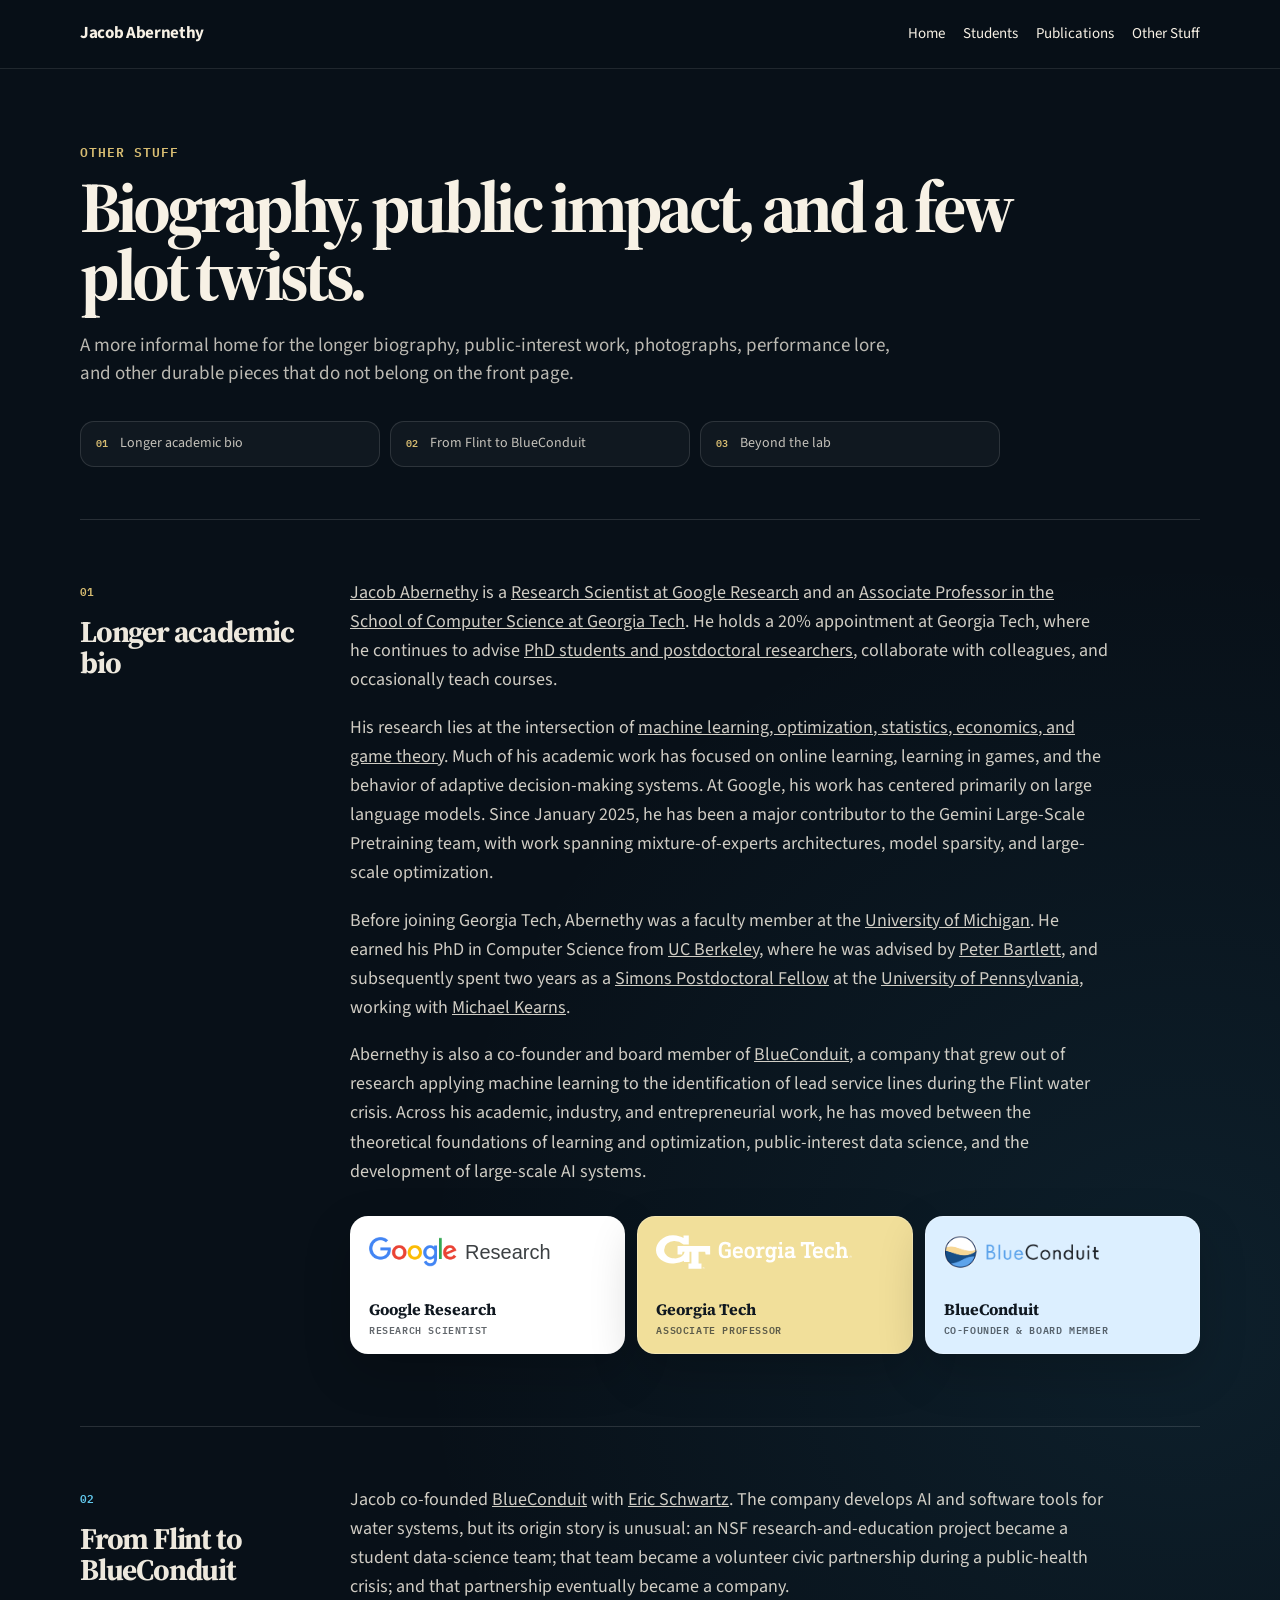
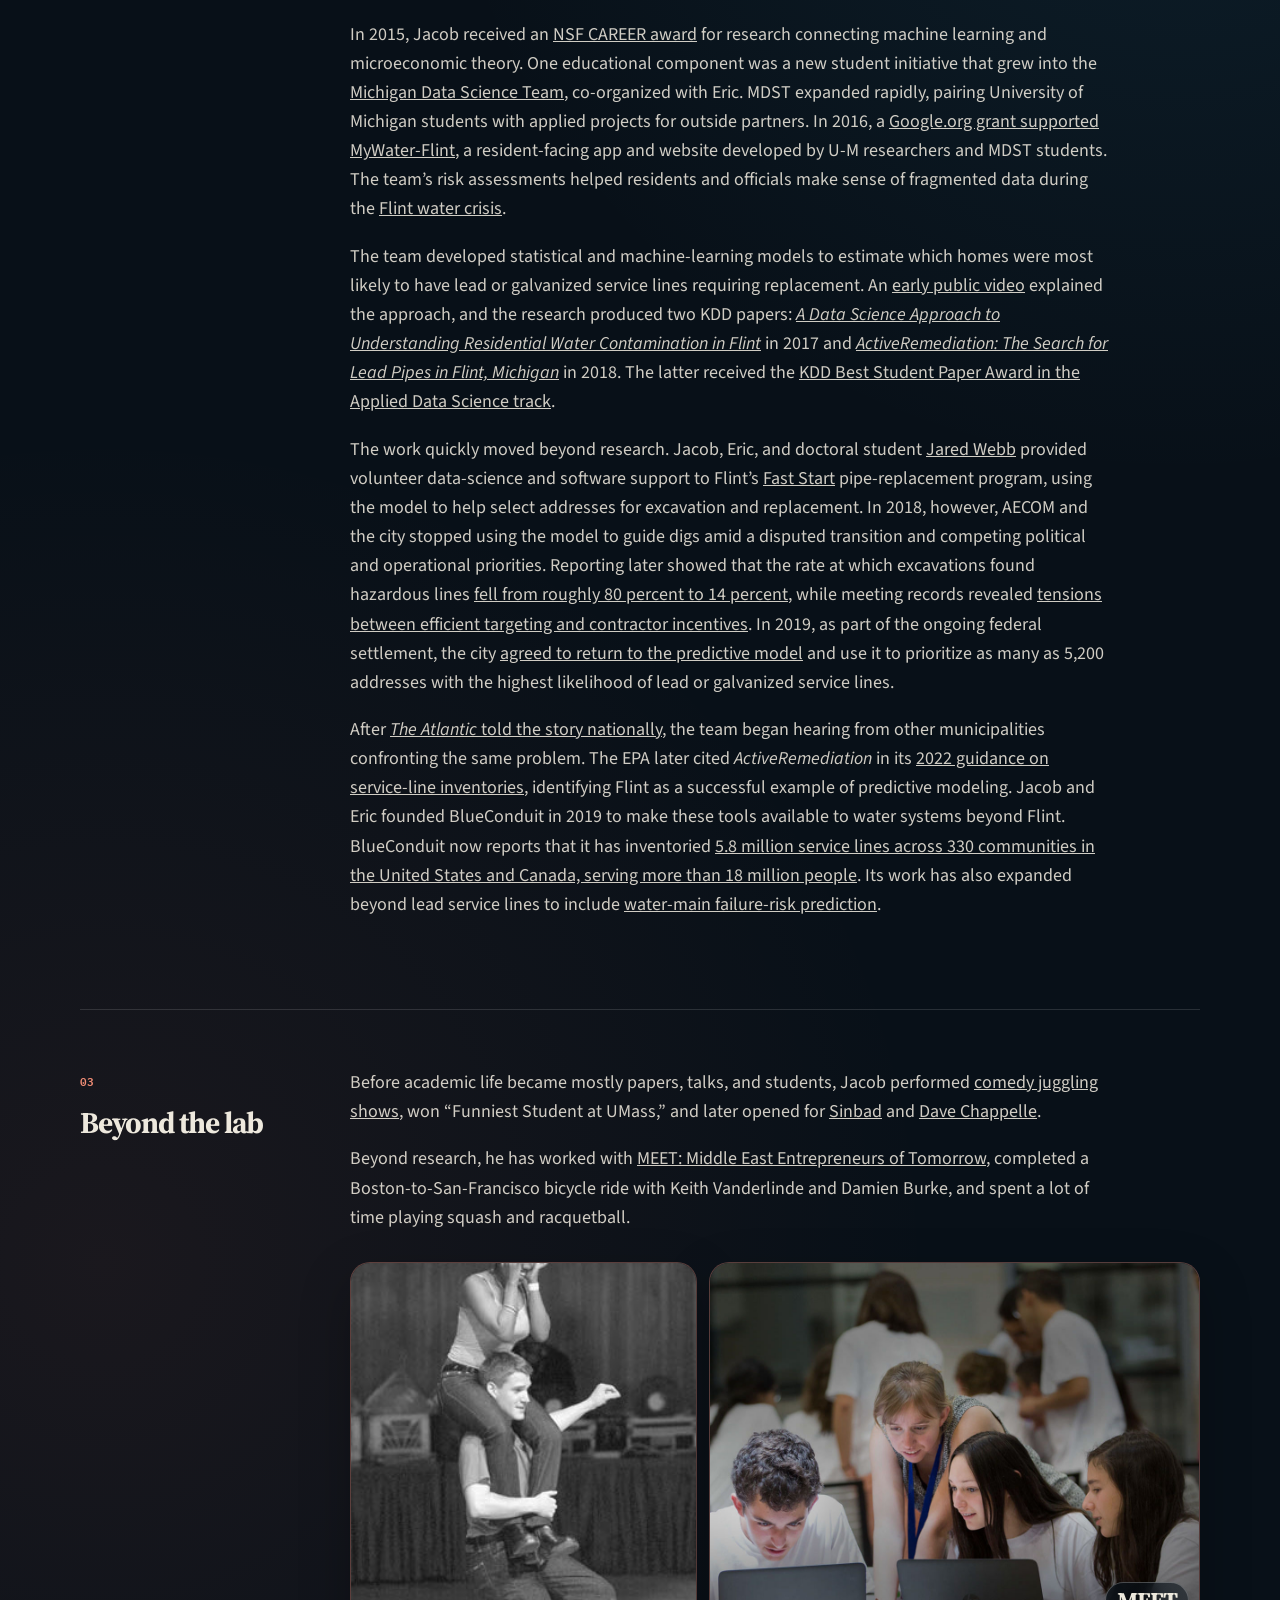
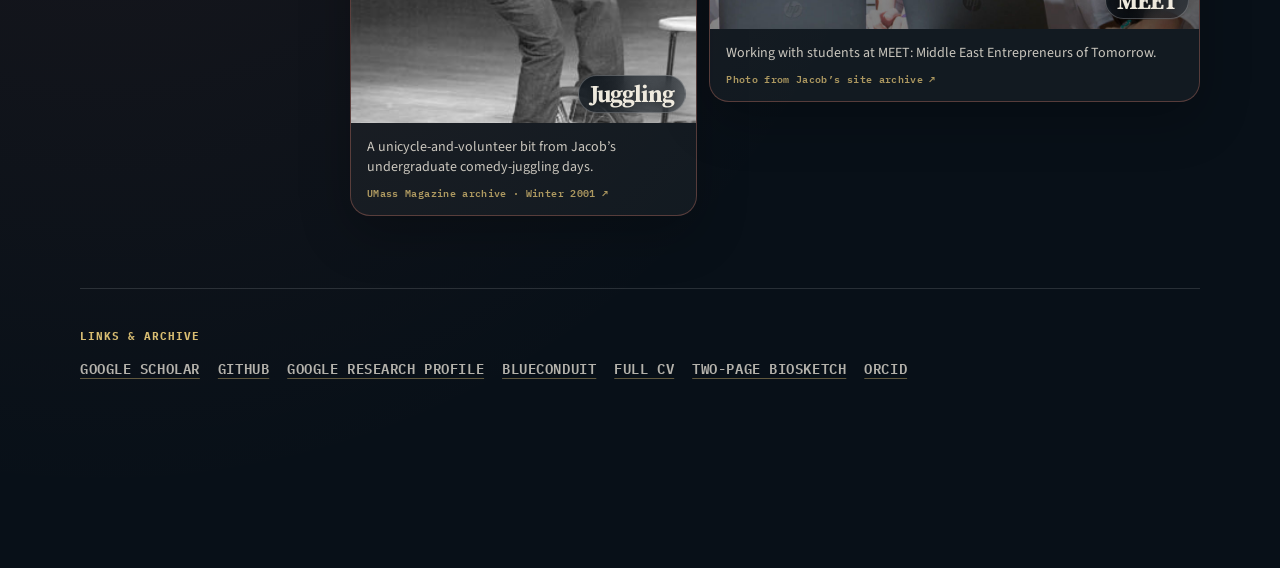
==== commit 981bc933: "Deploy website 2026-08-15T23:46:39Z" ====
--- a/other-stuff/index.html
+++ b/other-stuff/index.html
@@ -1,10 +1,14 @@
 <!DOCTYPE html><html lang="en"> <head><meta charset="UTF-8"><meta name="viewport" content="width=device-width, initial-scale=1.0"><meta name="description" content="Jacob Abernethy — machine learning researcher, Google Research scientist, Georgia Tech professor, and BlueConduit co-founder."><title>Other Stuff — Jacob Abernethy</title><link rel="preconnect" href="https://fonts.googleapis.com"><link rel="preconnect" href="https://fonts.gstatic.com" crossorigin><link href="https://fonts.googleapis.com/css2?family=Source+Sans+3:wght@300;400;500;600;700&family=Source+Serif+4:opsz,wght@8..60,400;8..60,600;8..60,700&family=IBM+Plex+Mono:wght@400;500;600&display=swap" rel="stylesheet"><style>:root{--ink: #071827;--muted: #5f6f82;--line: #dbe5ef;--paper: #fbfaf7;--paper-2: #f3f0e8;--gold: #b6922e;--navy: #071d3a;--blue: #3157d5;--violet: #533afd;--green: #0c7a5b;--white: #fff;--serif: "Source Serif 4", Georgia, serif;--sans: "Source Sans 3", system-ui, -apple-system, Segoe UI, sans-serif;--mono: "IBM Plex Mono", ui-monospace, SFMono-Regular, Menlo, monospace}*{box-sizing:border-box}html{scroll-behavior:smooth;overflow-x:hidden}body{margin:0;width:100%;max-width:100%;overflow-x:hidden;font-family:var(--sans);color:var(--ink);background:var(--paper);font-size:17px;line-height:1.62}img,video,canvas,svg{max-width:100%}a{color:inherit}.wrap{width:min(1120px,calc(100% - 40px));max-width:100%;margin:0 auto}.nav{position:sticky;top:0;z-index:10;backdrop-filter:blur(18px);background:color-mix(in srgb,var(--paper) 86%,transparent);border-bottom:1px solid color-mix(in srgb,var(--line),transparent 35%)}.nav-inner{min-height:68px;display:flex;align-items:center;justify-content:space-between;gap:24px}.brand{text-decoration:none;font-weight:700;letter-spacing:-.02em}.links{display:flex;gap:18px;align-items:center;font-size:15px;color:var(--muted)}.links a{text-decoration:none}.links a:hover,.links a.button.button{color:var(--ink)}.pill{display:inline-flex;align-items:center;gap:7px;padding:5px 10px;border:1px solid var(--line);border-radius:999px;font:500 12px/1 var(--mono);text-transform:uppercase;letter-spacing:.05em;color:var(--muted);background:color-mix(in srgb,white 65%,transparent)}.button{display:inline-flex;align-items:center;justify-content:center;gap:8px;min-height:42px;padding:9px 15px;border-radius:10px;text-decoration:none;border:1px solid var(--line);background:#fff;box-shadow:0 12px 30px #1e2d500f;font-weight:600}.button.primary{background:var(--ink);color:#fff;border-color:var(--ink)}.grid{display:grid;gap:18px}.card{background:color-mix(in srgb,white 82%,var(--paper));border:1px solid var(--line);border-radius:22px;padding:24px;box-shadow:0 24px 60px #1e2d5012}.section{padding:72px 0}.section-title{font-family:var(--serif);font-size:clamp(34px,5vw,58px);line-height:1;letter-spacing:-.045em;margin:0 0 18px}.lede{color:var(--muted);font-size:21px;line-height:1.45;max-width:780px}.kicker{font:600 13px/1 var(--mono);text-transform:uppercase;letter-spacing:.08em;color:var(--gold);margin-bottom:12px}.tag-row{display:flex;flex-wrap:wrap;gap:8px;margin-top:16px}.tag{border:1px solid var(--line);color:var(--muted);border-radius:999px;padding:4px 9px;font:500 12px/1.1 var(--mono);background:#ffffff85}.draft{border:1px solid #f1d389;background:#fff7dc;color:#604800;padding:9px 12px;border-radius:12px;font-size:14px}@media(max-width:760px){.wrap{width:min(100% - 28px,1120px)}.nav-inner{min-height:auto;padding:14px 0 10px;align-items:flex-start;flex-direction:column;gap:10px;min-width:0}.brand{font-size:16px}.links{display:flex;width:100%;min-width:0;gap:8px;flex-wrap:wrap;overflow:visible;padding:0;font-size:13px}.links::-webkit-scrollbar{display:none}.links a{flex:0 1 auto;min-width:0;max-width:100%;border:1px solid rgba(255,255,255,.14);border-radius:999px;padding:5px 9px;background:#ffffff0b;white-space:nowrap}.links a.button{min-height:0;padding:5px 10px;box-shadow:none;background:#ffffffeb;border-color:#ffffff2e}.section{padding:48px 0}.card{padding:18px}}
 </style>
-<link rel="stylesheet" href="/_astro/index.CweQp1aO.css"></head> <body class="other-stuff">  <nav class="nav"> <div class="wrap nav-inner"> <a class="brand" href="/">Jacob Abernethy</a> <div class="links"> <a href="/">Home</a><a href="/students/">Students</a><a href="/publications/">Publications</a><a href="/other-stuff/">Other Stuff</a> </div> </div> </nav> <main data-astro-cid-wq4gjsv3> <section class="wrap intro" data-astro-cid-wq4gjsv3> <p class="kicker" data-astro-cid-wq4gjsv3>Other stuff</p> <h1 data-astro-cid-wq4gjsv3>Biography, public impact, and a few plot twists.</h1> <p class="lede" data-astro-cid-wq4gjsv3>A more informal home for the longer biography, public-interest work, press, talks, performance lore, and other durable pieces that do not belong on the front page.</p> <nav class="section-nav" aria-label="Other Stuff sections" data-astro-cid-wq4gjsv3> <a href="#bio" data-astro-cid-wq4gjsv3><span data-astro-cid-wq4gjsv3>01</span>Longer academic bio</a><a href="#flint-blueconduit" data-astro-cid-wq4gjsv3><span data-astro-cid-wq4gjsv3>02</span>Water safety, Flint, and BlueConduit</a><a href="#beyond-the-lab" data-astro-cid-wq4gjsv3><span data-astro-cid-wq4gjsv3>03</span>Beyond the lab</a> </nav> </section> <div class="wrap story-flow" data-astro-cid-wq4gjsv3> <section class="story-section" id="bio" data-astro-cid-wq4gjsv3> <div class="story-heading" data-astro-cid-wq4gjsv3> <span data-astro-cid-wq4gjsv3>01</span> <h2 data-astro-cid-wq4gjsv3>Longer academic bio</h2> </div> <div class="story-content" data-astro-cid-wq4gjsv3> <div class="prose" data-astro-cid-wq4gjsv3> <p data-astro-cid-wq4gjsv3><a href="/">Jacob Abernethy</a> is a <a href="https://research.google/people/108521/">Research Scientist at Google Research</a> and a major contributor to the Gemini Large-Scale Pretraining team. He is also an <a href="https://www.cc.gatech.edu/people/jacob-abernethy">Associate Professor in the School of Computer Science at Georgia Tech</a>, where he holds a 20% appointment and continues to advise <a href="/students/">PhD students and postdocs</a>, teach, and collaborate.
-</p><p data-astro-cid-wq4gjsv3>His academic work sits at the intersection of <a href="/publications/">machine learning, optimization, statistics, economics, and game theory</a>, with a long-running focus on online learning, learning in games, market design, and the dynamics of decision-making systems. He completed his PhD in Computer Science at <a href="https://www.berkeley.edu/">UC Berkeley</a>, advised by <a href="https://www.stat.berkeley.edu/~bartlett/">Peter Bartlett</a>, and then spent two years as a <a href="https://www.simonsfoundation.org/">Simons Postdoctoral Fellow</a> at the <a href="https://www.cis.upenn.edu/">University of Pennsylvania</a> working with <a href="https://www.cis.upenn.edu/~mkearns/">Michael Kearns</a>.
-</p><p data-astro-cid-wq4gjsv3>Before Georgia Tech, he was on the faculty at the <a href="https://cse.engin.umich.edu/">University of Michigan</a>. Across these roles, his work has ranged from theoretical foundations of learning and optimization to public-interest data science and large-scale AI systems.
-</p> </div> <div class="photo-grid count-4" aria-label="Academic photo montage" data-astro-cid-wq4gjsv3> <figure class="photo tile-1" data-astro-cid-wq4gjsv3> <img src="/images/other-stuff/jake.png" alt="Older Jacob Abernethy website portrait" loading="eager" data-astro-cid-wq4gjsv3> <figcaption class="photo-label" data-astro-cid-wq4gjsv3>Older portrait</figcaption> </figure><figure class="photo tile-2" data-astro-cid-wq4gjsv3> <img src="/images/other-stuff/talks-googleZurich2018.png" alt="Google Zurich 2018 talk slide screenshot" loading="eager" data-astro-cid-wq4gjsv3> <figcaption class="photo-label" data-astro-cid-wq4gjsv3>Google Zürich</figcaption> </figure><figure class="photo tile-3" data-astro-cid-wq4gjsv3> <img src="/images/other-stuff/talks-twoSigma2018.png" alt="Two Sigma talk slide screenshot" loading="eager" data-astro-cid-wq4gjsv3> <figcaption class="photo-label" data-astro-cid-wq4gjsv3>Two Sigma</figcaption> </figure><figure class="photo tile-4" data-astro-cid-wq4gjsv3> <img src="/images/other-stuff/talks-icml2016.png" alt="ICML 2016 talk slide screenshot" loading="eager" data-astro-cid-wq4gjsv3> <figcaption class="photo-label" data-astro-cid-wq4gjsv3>ICML 2016</figcaption> </figure> </div>  </div> </section><section class="story-section" id="flint-blueconduit" data-astro-cid-wq4gjsv3> <div class="story-heading" data-astro-cid-wq4gjsv3> <span data-astro-cid-wq4gjsv3>02</span> <h2 data-astro-cid-wq4gjsv3>Water safety, Flint, and BlueConduit</h2> </div> <div class="story-content" data-astro-cid-wq4gjsv3> <div class="prose" data-astro-cid-wq4gjsv3> <p data-astro-cid-wq4gjsv3>During the Flint water crisis, Jacob collaborated with <a href="https://ross.umich.edu/facultystaff/faculty/eric-schwartz">Eric Schwartz</a> and students from the Michigan Data Science Team on statistical tools for identifying homes likely to have hazardous lead service lines. The goal was practical: help replacement crews prioritize digs and reduce wasted excavations.
-</p><p data-astro-cid-wq4gjsv3>That work led to KDD papers including <em>ActiveRemediation: The Search for Lead Pipes in Flint, Michigan</em>, and eventually grew into <a href="https://blueconduit.com/">BlueConduit</a>, a software company focused on helping cities and utilities inventory and replace risky water infrastructure.
-</p> </div> <div class="photo-grid count-1" aria-label="Flint data science talk image" data-astro-cid-wq4gjsv3> <figure class="photo tile-1" data-astro-cid-wq4gjsv3> <img src="/images/other-stuff/talks-bigdata2016.png" alt="Big data talk slide screenshot" loading="eager" data-astro-cid-wq4gjsv3> <figcaption class="photo-label" data-astro-cid-wq4gjsv3>Flint data science</figcaption> </figure> </div> <div class="press-list" aria-label="Selected press coverage" data-astro-cid-wq4gjsv3> <a href="https://www.irishtimes.com/news/science/ai-at-forefront-of-huge-flint-pipe-reconstruction-effort-1.3871627" data-astro-cid-wq4gjsv3> <span class="press-icon" aria-hidden="true" data-astro-cid-wq4gjsv3>↗</span> <span class="press-main" data-astro-cid-wq4gjsv3><strong data-astro-cid-wq4gjsv3>The Irish Times</strong><em data-astro-cid-wq4gjsv3>AI at forefront of huge Flint pipe reconstruction effort</em></span> <span class="press-date" data-astro-cid-wq4gjsv3>May 2, 2019</span> </a><a href="https://www.nrdc.org/press-releases/flint-safe-water-case-update-2019-terms-will-improve-efficiency-pipe-replacement" data-astro-cid-wq4gjsv3> <span class="press-icon" aria-hidden="true" data-astro-cid-wq4gjsv3>↗</span> <span class="press-main" data-astro-cid-wq4gjsv3><strong data-astro-cid-wq4gjsv3>NRDC</strong><em data-astro-cid-wq4gjsv3>Flint Safe Water Case Update: 2019 Terms Will Improve Efficiency in Pipe-Replacement Program</em></span> <span class="press-date" data-astro-cid-wq4gjsv3>Feb 13, 2019</span> </a><a href="https://www.theatlantic.com/technology/archive/2019/01/how-machine-learning-found-flints-lead-pipes/578692/" data-astro-cid-wq4gjsv3> <span class="press-icon" aria-hidden="true" data-astro-cid-wq4gjsv3>↗</span> <span class="press-main" data-astro-cid-wq4gjsv3><strong data-astro-cid-wq4gjsv3>The Atlantic</strong><em data-astro-cid-wq4gjsv3>How a Feel-Good AI Story Went Wrong in Flint</em></span> <span class="press-date" data-astro-cid-wq4gjsv3>Jan 3, 2019</span> </a><a href="https://www.newscientist.com/article/2177673-flint-water-crisis-how-ai-is-finding-thousands-of-hazardous-pipes/" data-astro-cid-wq4gjsv3> <span class="press-icon" aria-hidden="true" data-astro-cid-wq4gjsv3>↗</span> <span class="press-main" data-astro-cid-wq4gjsv3><strong data-astro-cid-wq4gjsv3>New Scientist</strong><em data-astro-cid-wq4gjsv3>Flint water crisis: How AI is finding thousands of hazardous pipes</em></span> <span class="press-date" data-astro-cid-wq4gjsv3>Aug 22, 2018</span> </a><a href="https://www.cc.gatech.edu/news/610023/using-data-science-fix-flint-water-crisis" data-astro-cid-wq4gjsv3> <span class="press-icon" aria-hidden="true" data-astro-cid-wq4gjsv3>↗</span> <span class="press-main" data-astro-cid-wq4gjsv3><strong data-astro-cid-wq4gjsv3>Georgia Tech</strong><em data-astro-cid-wq4gjsv3>Using Data Science to Fix the Flint Water Crisis</em></span> <span class="press-date" data-astro-cid-wq4gjsv3>Aug 20, 2018</span> </a><a href="https://michigantoday.umich.edu/2018/08/20/get-the-lead-out/" data-astro-cid-wq4gjsv3> <span class="press-icon" aria-hidden="true" data-astro-cid-wq4gjsv3>↗</span> <span class="press-main" data-astro-cid-wq4gjsv3><strong data-astro-cid-wq4gjsv3>Michigan Today</strong><em data-astro-cid-wq4gjsv3>Get the lead out</em></span> <span class="press-date" data-astro-cid-wq4gjsv3>Aug 20, 2018</span> </a><a href="https://www.nytimes.com/2017/03/27/us/flint-water-lead-pipes.html" data-astro-cid-wq4gjsv3> <span class="press-icon" aria-hidden="true" data-astro-cid-wq4gjsv3>↗</span> <span class="press-main" data-astro-cid-wq4gjsv3><strong data-astro-cid-wq4gjsv3>The New York Times</strong><em data-astro-cid-wq4gjsv3>Michigan Allots $87 Million to Replace Flint’s Tainted Water Pipes</em></span> <span class="press-date" data-astro-cid-wq4gjsv3>Mar 27, 2017</span> </a><a href="https://gizmodo.com/google-is-helping-flint-prioritize-which-lead-pipes-nee-1774517926" data-astro-cid-wq4gjsv3> <span class="press-icon" aria-hidden="true" data-astro-cid-wq4gjsv3>↗</span> <span class="press-main" data-astro-cid-wq4gjsv3><strong data-astro-cid-wq4gjsv3>Gizmodo</strong><em data-astro-cid-wq4gjsv3>Google Is Helping Flint Prioritize Which Lead Pipes Need to Be Replaced</em></span> <span class="press-date" data-astro-cid-wq4gjsv3>May 3, 2016</span> </a> </div> </div> </section><section class="story-section" id="beyond-the-lab" data-astro-cid-wq4gjsv3> <div class="story-heading" data-astro-cid-wq4gjsv3> <span data-astro-cid-wq4gjsv3>03</span> <h2 data-astro-cid-wq4gjsv3>Beyond the lab</h2> </div> <div class="story-content" data-astro-cid-wq4gjsv3> <div class="prose" data-astro-cid-wq4gjsv3> <p data-astro-cid-wq4gjsv3>Before academic life became mostly papers, talks, and students, Jacob performed <a href="http://www.umass.edu/umassmag/archives/2001/winter2001/h_funny.html">comedy juggling shows</a>, won “Funniest Student at UMass,” and later opened for <a href="http://www.cc.com/comedians/sinbad">Sinbad</a> and <a href="https://en.wikipedia.org/wiki/Dave_Chappelle">Dave Chappelle</a>.
+<link rel="stylesheet" href="/_astro/index.Cdgy6Pns.css"></head> <body class="other-stuff">  <nav class="nav"> <div class="wrap nav-inner"> <a class="brand" href="/">Jacob Abernethy</a> <div class="links"> <a href="/">Home</a><a href="/students/">Students</a><a href="/publications/">Publications</a><a href="/other-stuff/">Other Stuff</a> </div> </div> </nav> <main data-astro-cid-wq4gjsv3> <section class="wrap intro" data-astro-cid-wq4gjsv3> <p class="kicker" data-astro-cid-wq4gjsv3>Other stuff</p> <h1 data-astro-cid-wq4gjsv3>Biography, public impact, and a few plot twists.</h1> <p class="lede" data-astro-cid-wq4gjsv3>A more informal home for the longer biography, public-interest work, photographs, performance lore, and other durable pieces that do not belong on the front page.</p> <nav class="section-nav" aria-label="Other Stuff sections" data-astro-cid-wq4gjsv3> <a href="#bio" data-astro-cid-wq4gjsv3><span data-astro-cid-wq4gjsv3>01</span>Longer academic bio</a><a href="#flint-blueconduit" data-astro-cid-wq4gjsv3><span data-astro-cid-wq4gjsv3>02</span>From Flint to BlueConduit</a><a href="#beyond-the-lab" data-astro-cid-wq4gjsv3><span data-astro-cid-wq4gjsv3>03</span>Beyond the lab</a> </nav> </section> <div class="wrap story-flow" data-astro-cid-wq4gjsv3> <section class="story-section story-bio" id="bio" data-astro-cid-wq4gjsv3> <div class="story-heading" data-astro-cid-wq4gjsv3> <span data-astro-cid-wq4gjsv3>01</span> <h2 data-astro-cid-wq4gjsv3>Longer academic bio</h2> </div> <div class="story-content" data-astro-cid-wq4gjsv3> <div class="prose" data-astro-cid-wq4gjsv3> <p data-astro-cid-wq4gjsv3><a href="/">Jacob Abernethy</a> is a <a href="https://research.google/people/108521/">Research Scientist at Google Research</a> and an <a href="https://www.cc.gatech.edu/people/jacob-abernethy">Associate Professor in the School of Computer Science at Georgia Tech</a>. He holds a 20% appointment at Georgia Tech, where he continues to advise <a href="/students/">PhD students and postdoctoral researchers</a>, collaborate with colleagues, and occasionally teach courses.
+</p><p data-astro-cid-wq4gjsv3>His research lies at the intersection of <a href="/publications/">machine learning, optimization, statistics, economics, and game theory</a>. Much of his academic work has focused on online learning, learning in games, and the behavior of adaptive decision-making systems. At Google, his work has centered primarily on large language models. Since January 2025, he has been a major contributor to the Gemini Large-Scale Pretraining team, with work spanning mixture-of-experts architectures, model sparsity, and large-scale optimization.
+</p><p data-astro-cid-wq4gjsv3>Before joining Georgia Tech, Abernethy was a faculty member at the <a href="https://cse.engin.umich.edu/">University of Michigan</a>. He earned his PhD in Computer Science from <a href="https://www.berkeley.edu/">UC Berkeley</a>, where he was advised by <a href="https://www.stat.berkeley.edu/~bartlett/">Peter Bartlett</a>, and subsequently spent two years as a <a href="https://www.simonsfoundation.org/">Simons Postdoctoral Fellow</a> at the <a href="https://www.cis.upenn.edu/">University of Pennsylvania</a>, working with <a href="https://www.cis.upenn.edu/~mkearns/">Michael Kearns</a>.
+</p><p data-astro-cid-wq4gjsv3>Abernethy is also a co-founder and board member of <a href="https://blueconduit.com/">BlueConduit</a>, a company that grew out of research applying machine learning to the identification of lead service lines during the Flint water crisis. Across his academic, industry, and entrepreneurial work, he has moved between the theoretical foundations of learning and optimization, public-interest data science, and the development of large-scale AI systems.
+</p> </div> <div class="affiliation-grid" aria-label="Current affiliations and ventures" data-astro-cid-wq4gjsv3> <a class="affiliation affiliation-google" href="https://research.google/people/108521/" data-astro-cid-wq4gjsv3> <span class="affiliation-mark" data-astro-cid-wq4gjsv3> <img src="/images/other-stuff/affiliations/google.png" alt="Google" loading="lazy" data-astro-cid-wq4gjsv3> <span data-astro-cid-wq4gjsv3>Research</span> </span> <span class="affiliation-copy" data-astro-cid-wq4gjsv3> <strong data-astro-cid-wq4gjsv3>Google Research</strong> <small data-astro-cid-wq4gjsv3>Research Scientist</small> </span> </a><a class="affiliation affiliation-gatech" href="https://www.cc.gatech.edu/people/jacob-abernethy" data-astro-cid-wq4gjsv3> <span class="affiliation-mark" data-astro-cid-wq4gjsv3> <img src="/images/other-stuff/affiliations/georgia-tech.svg" alt="Georgia Institute of Technology" loading="lazy" data-astro-cid-wq4gjsv3>  </span> <span class="affiliation-copy" data-astro-cid-wq4gjsv3> <strong data-astro-cid-wq4gjsv3>Georgia Tech</strong> <small data-astro-cid-wq4gjsv3>Associate Professor</small> </span> </a><a class="affiliation affiliation-blueconduit" href="https://blueconduit.com/" data-astro-cid-wq4gjsv3> <span class="affiliation-mark" data-astro-cid-wq4gjsv3> <img src="/images/other-stuff/affiliations/blueconduit.png" alt="BlueConduit" loading="lazy" data-astro-cid-wq4gjsv3>  </span> <span class="affiliation-copy" data-astro-cid-wq4gjsv3> <strong data-astro-cid-wq4gjsv3>BlueConduit</strong> <small data-astro-cid-wq4gjsv3>Co-founder &amp; board member</small> </span> </a> </div>   </div> </section><section class="story-section story-flint-blueconduit" id="flint-blueconduit" data-astro-cid-wq4gjsv3> <div class="story-heading" data-astro-cid-wq4gjsv3> <span data-astro-cid-wq4gjsv3>02</span> <h2 data-astro-cid-wq4gjsv3>From Flint to BlueConduit</h2> </div> <div class="story-content" data-astro-cid-wq4gjsv3> <div class="prose" data-astro-cid-wq4gjsv3> <p data-astro-cid-wq4gjsv3>Jacob co-founded <a href="https://blueconduit.com/">BlueConduit</a> with <a href="https://michiganross.umich.edu/faculty-research/faculty/eric-schwartz">Eric Schwartz</a>. The company develops AI and software tools for water systems, but its origin story is unusual: an NSF research-and-education project became a student data-science team; that team became a volunteer civic partnership during a public-health crisis; and that partnership eventually became a company.
+</p><p data-astro-cid-wq4gjsv3>In 2015, Jacob received an <a href="https://cse.engin.umich.edu/stories/jacob-abernethy-receives-career-award-for-research-into-the-relationship-between-machine-learning-and-microeconomic-theory">NSF CAREER award</a> for research connecting machine learning and microeconomic theory. One educational component was a new student initiative that grew into the <a href="https://ece.engin.umich.edu/stories/competitive-team-in-data-science-launches-at-michigan">Michigan Data Science Team</a>, co-organized with Eric. MDST expanded rapidly, pairing University of Michigan students with applied projects for outside partners. In 2016, a <a href="https://news.umich.edu/google-u-m-to-build-digital-tools-for-flint-water-crisis/">Google.org grant supported MyWater-Flint</a>, a resident-facing app and website developed by U-M researchers and MDST students. The team’s risk assessments helped residents and officials make sense of fragmented data during the <a href="https://www.epa.gov/flint">Flint water crisis</a>.
+</p><p data-astro-cid-wq4gjsv3>The team developed statistical and machine-learning models to estimate which homes were most likely to have lead or galvanized service lines requiring replacement. An <a href="https://www.youtube.com/watch?v=kTPH_LIwoOk">early public video</a> explained the approach, and the research produced two KDD papers: <a href="https://doi.org/10.1145/3097983.3098078"><em>A Data Science Approach to Understanding Residential Water Contamination in Flint</em></a> in 2017 and <a href="https://doi.org/10.1145/3219819.3219896"><em>ActiveRemediation: The Search for Lead Pipes in Flint, Michigan</em></a> in 2018. The latter received the <a href="https://www.kdd.org/awards/view/2018-sigkdd-best-paper-award-winners">KDD Best Student Paper Award in the Applied Data Science track</a>.
+</p><p data-astro-cid-wq4gjsv3>The work quickly moved beyond research. Jacob, Eric, and doctoral student <a href="https://www.linkedin.com/in/jared-webb-53480621/">Jared Webb</a> provided volunteer data-science and software support to Flint’s <a href="https://www.cityofflint.com/get-the-lead-out/">Fast Start</a> pipe-replacement program, using the model to help select addresses for excavation and replacement. In 2018, however, AECOM and the city stopped using the model to guide digs amid a disputed transition and competing political and operational priorities. Reporting later showed that the rate at which excavations found hazardous lines <a href="https://www.mlive.com/news/flint/2018/10/flint_loses_focus_in_finding_l.html">fell from roughly 80 percent to 14 percent</a>, while meeting records revealed <a href="https://www.mlive.com/news/flint/2019/02/pipe-replacement-firms-in-flint-focused-on-making-money-meeting-transcripts-show.html">tensions between efficient targeting and contractor incentives</a>. In 2019, as part of the ongoing federal settlement, the city <a href="https://www.nrdc.org/press-releases/flint-safe-water-case-update-2019-terms-will-improve-efficiency-pipe-replacement">agreed to return to the predictive model</a> and use it to prioritize as many as 5,200 addresses with the highest likelihood of lead or galvanized service lines.
+</p><p data-astro-cid-wq4gjsv3>After <a href="https://www.theatlantic.com/technology/archive/2019/01/how-machine-learning-found-flints-lead-pipes/578692/"><em>The Atlantic</em> told the story nationally</a>, the team began hearing from other municipalities confronting the same problem. The EPA later cited <em>ActiveRemediation</em> in its <a href="https://www.epa.gov/system/files/documents/2022-08/Inventory%20Guidance_August%202022_508%20compliant.pdf">2022 guidance on service-line inventories</a>, identifying Flint as a successful example of predictive modeling. Jacob and Eric founded BlueConduit in 2019 to make these tools available to water systems beyond Flint. BlueConduit now reports that it has inventoried <a href="https://blueconduit.com/the-company/">5.8 million service lines across 330 communities in the United States and Canada, serving more than 18 million people</a>. Its work has also expanded beyond lead service lines to include <a href="https://blueconduit.com/water-main-predictions/">water-main failure-risk prediction</a>.
+</p> </div>    </div> </section><section class="story-section story-beyond-the-lab" id="beyond-the-lab" data-astro-cid-wq4gjsv3> <div class="story-heading" data-astro-cid-wq4gjsv3> <span data-astro-cid-wq4gjsv3>03</span> <h2 data-astro-cid-wq4gjsv3>Beyond the lab</h2> </div> <div class="story-content" data-astro-cid-wq4gjsv3> <div class="prose" data-astro-cid-wq4gjsv3> <p data-astro-cid-wq4gjsv3>Before academic life became mostly papers, talks, and students, Jacob performed <a href="https://web.archive.org/web/20010430185659/http://www.umass.edu/umassmag/archives/2001/winter2001/h_funny.html">comedy juggling shows</a>, won “Funniest Student at UMass,” and later opened for <a href="http://www.cc.com/comedians/sinbad">Sinbad</a> and <a href="https://en.wikipedia.org/wiki/Dave_Chappelle">Dave Chappelle</a>.
 </p><p data-astro-cid-wq4gjsv3>Beyond research, he has worked with <a href="https://meet.org/">MEET: Middle East Entrepreneurs of Tomorrow</a>, completed a Boston-to-San-Francisco bicycle ride with Keith Vanderlinde and Damien Burke, and spent a lot of time playing squash and racquetball.
-</p> </div> <div class="photo-grid count-2" aria-label="Personal photo montage" data-astro-cid-wq4gjsv3> <figure class="photo tile-1" data-astro-cid-wq4gjsv3> <img src="/images/other-stuff/mit_juggling.jpg" alt="Jacob Abernethy juggling in a performance photo" loading="eager" data-astro-cid-wq4gjsv3> <figcaption class="photo-label" data-astro-cid-wq4gjsv3>Juggling</figcaption> </figure><figure class="photo tile-2" data-astro-cid-wq4gjsv3> <img src="/images/other-stuff/meet.jpg" alt="MEET program photo from the old site" loading="eager" data-astro-cid-wq4gjsv3> <a class="photo-label" href="https://meet.org/" data-astro-cid-wq4gjsv3>MEET</a> </figure> </div>  </div> </section> <section class="story-section archive-section" data-astro-cid-wq4gjsv3> <p class="section-label" data-astro-cid-wq4gjsv3>Links &amp; archive</p> <div class="archive-links" data-astro-cid-wq4gjsv3> <a href="https://scholar.google.com/citations?user=FDu4ciwAAAAJ&amp;hl=en" data-astro-cid-wq4gjsv3>Google Scholar</a><a href="https://github.com/thejakeyboy" data-astro-cid-wq4gjsv3>GitHub</a><a href="https://research.google/people/108521/" data-astro-cid-wq4gjsv3>Google Research profile</a><a href="https://blueconduit.com/" data-astro-cid-wq4gjsv3>BlueConduit</a><a href="/cv/Jacob_Abernethy_CV.pdf" data-astro-cid-wq4gjsv3>Full CV</a><a href="/cv/Jacob_Abernethy_Biosketch.pdf" data-astro-cid-wq4gjsv3>Two-page biosketch</a><a href="https://orcid.org/0000-0002-3115-6804" data-astro-cid-wq4gjsv3>ORCID</a> </div> </section> </div> </main> </body></html>+</p> </div>  <div class="photo-grid count-2" aria-label="Personal photo montage" data-astro-cid-wq4gjsv3> <figure class="photo tile-1" data-astro-cid-wq4gjsv3> <div class="photo-frame" data-astro-cid-wq4gjsv3> <img src="/images/other-stuff/mit_juggling.jpg" alt="Jacob Abernethy riding a unicycle with a volunteer seated on his shoulders during a comedy juggling performance" loading="lazy" data-astro-cid-wq4gjsv3> <span class="photo-label" data-astro-cid-wq4gjsv3>Juggling</span> </div> <figcaption class="photo-caption" data-astro-cid-wq4gjsv3> <span data-astro-cid-wq4gjsv3>A unicycle-and-volunteer bit from Jacob’s undergraduate comedy-juggling days.</span> <a href="https://web.archive.org/web/20010430185659/http://www.umass.edu/umassmag/archives/2001/winter2001/h_funny.html" data-astro-cid-wq4gjsv3>UMass Magazine archive · Winter 2001<span aria-hidden="true" data-astro-cid-wq4gjsv3> ↗</span></a> </figcaption> </figure><figure class="photo tile-2" data-astro-cid-wq4gjsv3> <div class="photo-frame" data-astro-cid-wq4gjsv3> <img src="/images/other-stuff/meet.jpg" alt="Jacob Abernethy working with students gathered around laptops at a MEET program session" loading="lazy" data-astro-cid-wq4gjsv3> <span class="photo-label" data-astro-cid-wq4gjsv3>MEET</span> </div> <figcaption class="photo-caption" data-astro-cid-wq4gjsv3> <span data-astro-cid-wq4gjsv3>Working with students at MEET: Middle East Entrepreneurs of Tomorrow.</span> <a href="https://meet.org/" data-astro-cid-wq4gjsv3>Photo from Jacob’s site archive<span aria-hidden="true" data-astro-cid-wq4gjsv3> ↗</span></a> </figcaption> </figure> </div>  </div> </section> <section class="story-section archive-section" data-astro-cid-wq4gjsv3> <p class="section-label" data-astro-cid-wq4gjsv3>Links &amp; archive</p> <div class="archive-links" data-astro-cid-wq4gjsv3> <a href="https://scholar.google.com/citations?user=FDu4ciwAAAAJ&amp;hl=en" data-astro-cid-wq4gjsv3>Google Scholar</a><a href="https://github.com/thejakeyboy" data-astro-cid-wq4gjsv3>GitHub</a><a href="https://research.google/people/108521/" data-astro-cid-wq4gjsv3>Google Research profile</a><a href="https://blueconduit.com/" data-astro-cid-wq4gjsv3>BlueConduit</a><a href="/cv/Jacob_Abernethy_CV.pdf" data-astro-cid-wq4gjsv3>Full CV</a><a href="/cv/Jacob_Abernethy_Biosketch.pdf" data-astro-cid-wq4gjsv3>Two-page biosketch</a><a href="https://orcid.org/0000-0002-3115-6804" data-astro-cid-wq4gjsv3>ORCID</a> </div> </section> </div> </main> </body></html>
--- a/_astro/index.Cdgy6Pns.css
+++ b/_astro/index.Cdgy6Pns.css
@@ -0,0 +1 @@
+body.other-stuff{background:radial-gradient(circle at 92% 35%,rgba(61,169,214,.1),transparent 28%),radial-gradient(circle at 8% 76%,rgba(238,117,95,.08),transparent 27%),#081018;color:#f7f1e5}body.other-stuff .nav{background:#081018c7;border-color:#ffffff1a}body.other-stuff .brand,body.other-stuff .links a{color:#f7f1e5}body.other-stuff .links a.button.button{color:var(--ink)}.intro[data-astro-cid-wq4gjsv3]{padding:64px 0 42px}.intro[data-astro-cid-wq4gjsv3] h1[data-astro-cid-wq4gjsv3]{font-family:var(--serif);font-size:clamp(44px,5.7vw,72px);line-height:.94;letter-spacing:-.06em;max-width:980px;margin:14px 0 24px}.lede[data-astro-cid-wq4gjsv3]{color:#f7f1e5bf;max-width:820px;font-size:19px}.kicker[data-astro-cid-wq4gjsv3]{color:#d8bd72}.section-nav[data-astro-cid-wq4gjsv3]{display:grid;grid-template-columns:repeat(3,minmax(0,1fr));gap:10px;max-width:920px;margin-top:34px}.section-nav[data-astro-cid-wq4gjsv3] a[data-astro-cid-wq4gjsv3]{display:flex;gap:12px;align-items:baseline;padding:13px 15px;color:#f7f1e5c7;border:1px solid rgba(255,255,255,.12);border-radius:14px;background:#ffffff09;text-decoration:none;font-size:14px;line-height:1.25}.section-nav[data-astro-cid-wq4gjsv3] a[data-astro-cid-wq4gjsv3]:hover{border-color:#d8bd7280;color:#fff}.section-nav[data-astro-cid-wq4gjsv3] span[data-astro-cid-wq4gjsv3]{color:#d8bd72;font:600 10px/1 var(--mono)}.story-flow[data-astro-cid-wq4gjsv3]{max-width:1120px;padding:10px 0 120px}.story-section[data-astro-cid-wq4gjsv3]{display:grid;grid-template-columns:220px minmax(0,1fr);gap:50px;padding:58px 0 72px;border-top:1px solid rgba(255,255,255,.13);scroll-margin-top:90px}.story-heading[data-astro-cid-wq4gjsv3]{position:sticky;top:100px;align-self:start}.story-heading[data-astro-cid-wq4gjsv3] span[data-astro-cid-wq4gjsv3]{color:#d8bd72;font:600 11px/1 var(--mono)}.story-heading[data-astro-cid-wq4gjsv3] h2[data-astro-cid-wq4gjsv3]{margin:12px 0 0;color:#f7f1e5f5;font-family:var(--serif);font-size:30px;line-height:1.03;letter-spacing:-.04em}.story-content[data-astro-cid-wq4gjsv3]{min-width:0}.prose[data-astro-cid-wq4gjsv3]{max-width:760px}.prose[data-astro-cid-wq4gjsv3] p[data-astro-cid-wq4gjsv3]{margin:0 0 18px;color:#f7f1e5d6;font-size:18px;line-height:1.62}.prose[data-astro-cid-wq4gjsv3] a[data-astro-cid-wq4gjsv3],.archive-links[data-astro-cid-wq4gjsv3] a[data-astro-cid-wq4gjsv3]{color:#f7f1e5;text-decoration:underline;text-decoration-color:#d8bd726b;text-underline-offset:4px}.prose[data-astro-cid-wq4gjsv3] a[data-astro-cid-wq4gjsv3]:hover,.archive-links[data-astro-cid-wq4gjsv3] a[data-astro-cid-wq4gjsv3]:hover{text-decoration-color:#d8bd72e0}.affiliation-grid[data-astro-cid-wq4gjsv3]{display:grid;grid-template-columns:repeat(3,minmax(0,1fr));gap:12px;margin-top:30px}.affiliation[data-astro-cid-wq4gjsv3]{min-height:138px;display:flex;flex-direction:column;justify-content:space-between;gap:24px;padding:18px;border-radius:18px;color:#101820;text-decoration:none;border:1px solid rgba(255,255,255,.24);box-shadow:0 18px 48px #0003;transition:transform .16s ease,box-shadow .16s ease}.affiliation[data-astro-cid-wq4gjsv3]:hover{transform:translateY(-3px);box-shadow:0 24px 58px #0000004d}.affiliation-google[data-astro-cid-wq4gjsv3]{background:#fff}.affiliation-gatech[data-astro-cid-wq4gjsv3]{background:#f1df9a}.affiliation-blueconduit[data-astro-cid-wq4gjsv3]{background:#dcefff}.affiliation-mark[data-astro-cid-wq4gjsv3]{display:flex;align-items:center;gap:8px;min-height:34px}.affiliation-mark[data-astro-cid-wq4gjsv3] img[data-astro-cid-wq4gjsv3]{display:block;width:auto;max-width:100%;max-height:34px;object-fit:contain;object-position:left center}.affiliation-google[data-astro-cid-wq4gjsv3] .affiliation-mark[data-astro-cid-wq4gjsv3] img[data-astro-cid-wq4gjsv3]{max-width:88px}.affiliation-blueconduit[data-astro-cid-wq4gjsv3] .affiliation-mark[data-astro-cid-wq4gjsv3] img[data-astro-cid-wq4gjsv3]{max-width:155px}.affiliation-mark[data-astro-cid-wq4gjsv3]>span[data-astro-cid-wq4gjsv3]{color:#3c4043;font:500 20px/1.1 Arial,sans-serif}.affiliation-copy[data-astro-cid-wq4gjsv3]{display:grid;gap:4px}.affiliation-copy[data-astro-cid-wq4gjsv3] strong[data-astro-cid-wq4gjsv3]{font:700 16px/1.1 var(--serif)}.affiliation-copy[data-astro-cid-wq4gjsv3] small[data-astro-cid-wq4gjsv3]{color:#101820a8;font:600 10px/1.2 var(--mono);text-transform:uppercase;letter-spacing:.06em}.photo-grid[data-astro-cid-wq4gjsv3]{display:grid;grid-template-columns:repeat(12,1fr);gap:12px;margin:30px 0 0;align-items:start}.photo[data-astro-cid-wq4gjsv3]{margin:0;border-radius:20px;border:1px solid rgba(255,255,255,.13);background:#ffffff0b;box-shadow:0 18px 52px #0000003d;overflow:hidden}.photo-frame[data-astro-cid-wq4gjsv3]{position:relative;aspect-ratio:16 / 10;overflow:hidden;background:#ffffff0b}.photo-frame[data-astro-cid-wq4gjsv3] img[data-astro-cid-wq4gjsv3]{display:block;width:100%;height:100%;object-fit:cover}.photo-label[data-astro-cid-wq4gjsv3]{position:absolute;right:10px;bottom:10px;z-index:1;max-width:calc(100% - 20px);padding:7px 11px 6px;border-radius:999px;background:linear-gradient(135deg,#081018cc,#08101880);color:#f7f1e5f5;border:1px solid rgba(255,255,255,.24);box-shadow:0 10px 28px #00000052;font-family:var(--serif);font-size:clamp(17px,2vw,24px);font-weight:700;line-height:.95;letter-spacing:-.04em;text-align:right;text-decoration:none;text-shadow:0 2px 12px rgba(0,0,0,.45);backdrop-filter:blur(8px)}.photo-caption[data-astro-cid-wq4gjsv3]{display:grid;gap:8px;padding:14px 16px 16px;color:#f7f1e5cc;font-size:14px;line-height:1.45}.photo-caption[data-astro-cid-wq4gjsv3] a[data-astro-cid-wq4gjsv3],.photo-caption[data-astro-cid-wq4gjsv3] small[data-astro-cid-wq4gjsv3]{color:#d8bd72c7;font:600 10px/1.3 var(--mono);letter-spacing:.035em;text-decoration:none}.photo-caption[data-astro-cid-wq4gjsv3] a[data-astro-cid-wq4gjsv3]:hover{color:#f7f1e5}.tile-1[data-astro-cid-wq4gjsv3]{grid-column:span 7}.tile-2[data-astro-cid-wq4gjsv3]{grid-column:span 5}.story-flint-blueconduit[data-astro-cid-wq4gjsv3] .story-heading[data-astro-cid-wq4gjsv3] span[data-astro-cid-wq4gjsv3]{color:#62c9ed}.story-beyond-the-lab[data-astro-cid-wq4gjsv3] .story-heading[data-astro-cid-wq4gjsv3] span[data-astro-cid-wq4gjsv3]{color:#f28d76}.story-beyond-the-lab[data-astro-cid-wq4gjsv3] .photo[data-astro-cid-wq4gjsv3]{border-color:#f28d764d}.story-beyond-the-lab[data-astro-cid-wq4gjsv3] .tile-1[data-astro-cid-wq4gjsv3]{grid-column:span 5}.story-beyond-the-lab[data-astro-cid-wq4gjsv3] .tile-2[data-astro-cid-wq4gjsv3]{grid-column:span 7}.story-beyond-the-lab[data-astro-cid-wq4gjsv3] .tile-1[data-astro-cid-wq4gjsv3] .photo-frame[data-astro-cid-wq4gjsv3]{aspect-ratio:3 / 4}.story-beyond-the-lab[data-astro-cid-wq4gjsv3] .tile-2[data-astro-cid-wq4gjsv3] .photo-frame[data-astro-cid-wq4gjsv3]{aspect-ratio:4 / 3}.placeholder-photo[data-astro-cid-wq4gjsv3]{display:grid;align-content:end;padding:18px;background:radial-gradient(circle at 20% 20%,rgba(216,189,114,.18),transparent 34%),linear-gradient(135deg,#ffffff12,#ffffff05)}.placeholder-photo[data-astro-cid-wq4gjsv3] span[data-astro-cid-wq4gjsv3]{color:#f7f1e5e0;font:700 17px/1.15 var(--serif)}.placeholder-photo[data-astro-cid-wq4gjsv3] small[data-astro-cid-wq4gjsv3]{color:#d8bd72d1;font:600 11px/1.2 var(--mono);text-transform:uppercase;letter-spacing:.07em;margin-top:8px}.press-list[data-astro-cid-wq4gjsv3]{display:grid;gap:0;margin-top:30px;max-width:900px;border-top:1px solid rgba(255,255,255,.13)}.press-list[data-astro-cid-wq4gjsv3] a[data-astro-cid-wq4gjsv3]{display:grid;grid-template-columns:34px minmax(0,1fr) auto;gap:14px;align-items:baseline;padding:16px 0;color:inherit;text-decoration:none;border-bottom:1px solid rgba(255,255,255,.13)}.press-icon[data-astro-cid-wq4gjsv3]{color:#d8bd72e0;font-size:20px}.press-main[data-astro-cid-wq4gjsv3] strong[data-astro-cid-wq4gjsv3]{display:block;color:#d8bd72;font:700 12px/1 var(--mono);text-transform:uppercase;letter-spacing:.08em;margin-bottom:5px}.press-main[data-astro-cid-wq4gjsv3] em[data-astro-cid-wq4gjsv3]{display:block;color:#f7f1e5db;font-style:normal;font-size:17px;line-height:1.25}.press-date[data-astro-cid-wq4gjsv3]{color:#f7f1e57a;font:600 12px/1 var(--mono);white-space:nowrap}.press-list[data-astro-cid-wq4gjsv3] a[data-astro-cid-wq4gjsv3]:hover .press-main[data-astro-cid-wq4gjsv3] em[data-astro-cid-wq4gjsv3]{text-decoration:underline;text-decoration-color:#d8bd7280;text-underline-offset:4px}.archive-links[data-astro-cid-wq4gjsv3]{display:flex;flex-wrap:wrap;gap:10px 18px;max-width:840px;font:600 14px/1.2 var(--mono);text-transform:uppercase;letter-spacing:.04em}.archive-links[data-astro-cid-wq4gjsv3] a[data-astro-cid-wq4gjsv3]{color:#f7f1e5b8}.archive-section[data-astro-cid-wq4gjsv3]{display:block;padding-top:42px}.archive-section[data-astro-cid-wq4gjsv3] .section-label[data-astro-cid-wq4gjsv3]{color:#d8bd72;font:700 11px/1 var(--mono);text-transform:uppercase;letter-spacing:.09em;margin:0 0 18px}@media(max-width:820px){.intro[data-astro-cid-wq4gjsv3],.story-flow[data-astro-cid-wq4gjsv3]{width:calc(100% - 28px);max-width:960px}.intro[data-astro-cid-wq4gjsv3] h1[data-astro-cid-wq4gjsv3]{max-width:100%;overflow-wrap:anywhere;font-size:clamp(39px,11vw,54px)}.intro[data-astro-cid-wq4gjsv3] .lede[data-astro-cid-wq4gjsv3]{max-width:100%;overflow-wrap:anywhere}.section-nav[data-astro-cid-wq4gjsv3]{grid-template-columns:1fr}.story-section[data-astro-cid-wq4gjsv3]{grid-template-columns:1fr;gap:24px;padding:42px 0 52px}.story-heading[data-astro-cid-wq4gjsv3]{position:static}.story-heading[data-astro-cid-wq4gjsv3] h2[data-astro-cid-wq4gjsv3]{font-size:27px}.prose[data-astro-cid-wq4gjsv3] p[data-astro-cid-wq4gjsv3]{font-size:18px}.affiliation-grid[data-astro-cid-wq4gjsv3]{grid-template-columns:1fr}.affiliation[data-astro-cid-wq4gjsv3]{min-height:118px}.photo-grid[data-astro-cid-wq4gjsv3]{grid-template-columns:1fr}.photo[data-astro-cid-wq4gjsv3]{grid-column:span 1!important;border-radius:16px}.story-beyond-the-lab[data-astro-cid-wq4gjsv3] .photo-frame[data-astro-cid-wq4gjsv3]{aspect-ratio:4 / 3!important}.press-list[data-astro-cid-wq4gjsv3] a[data-astro-cid-wq4gjsv3]{grid-template-columns:26px minmax(0,1fr)}.press-date[data-astro-cid-wq4gjsv3]{grid-column:2}}
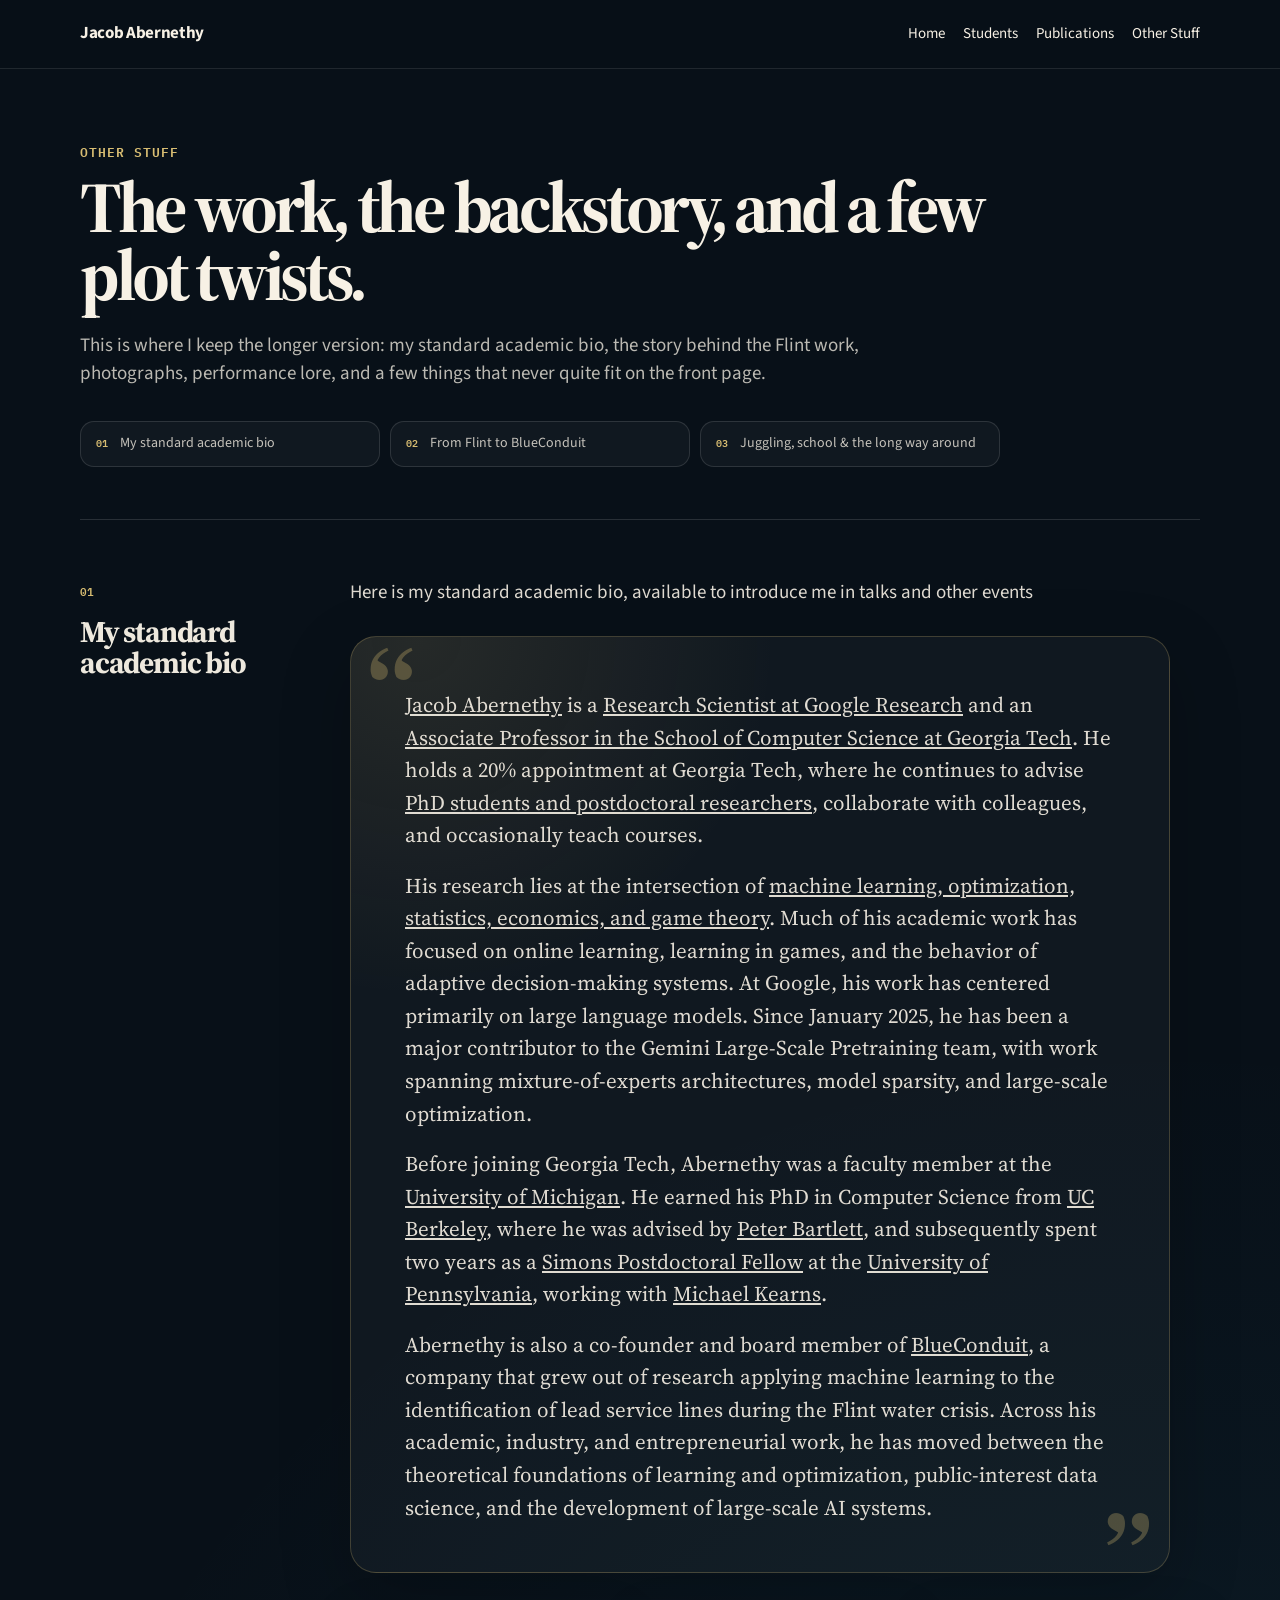
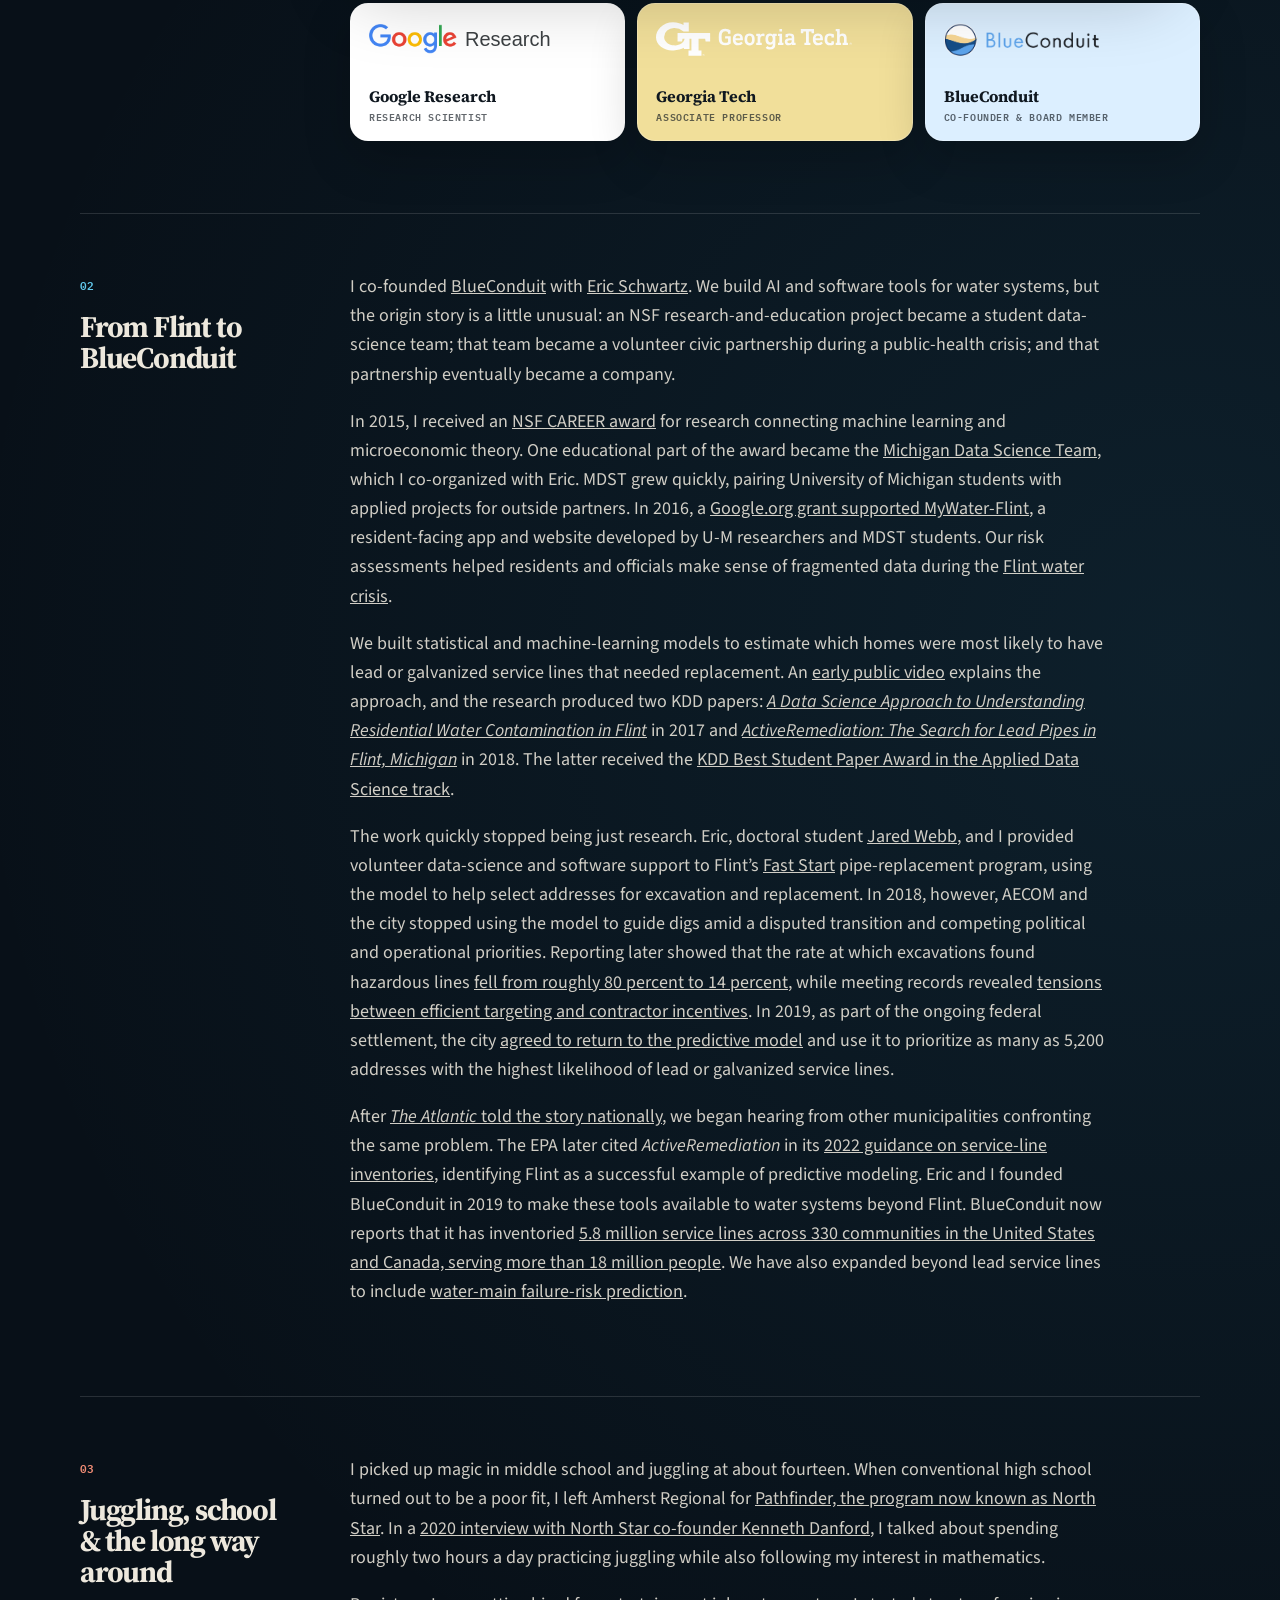
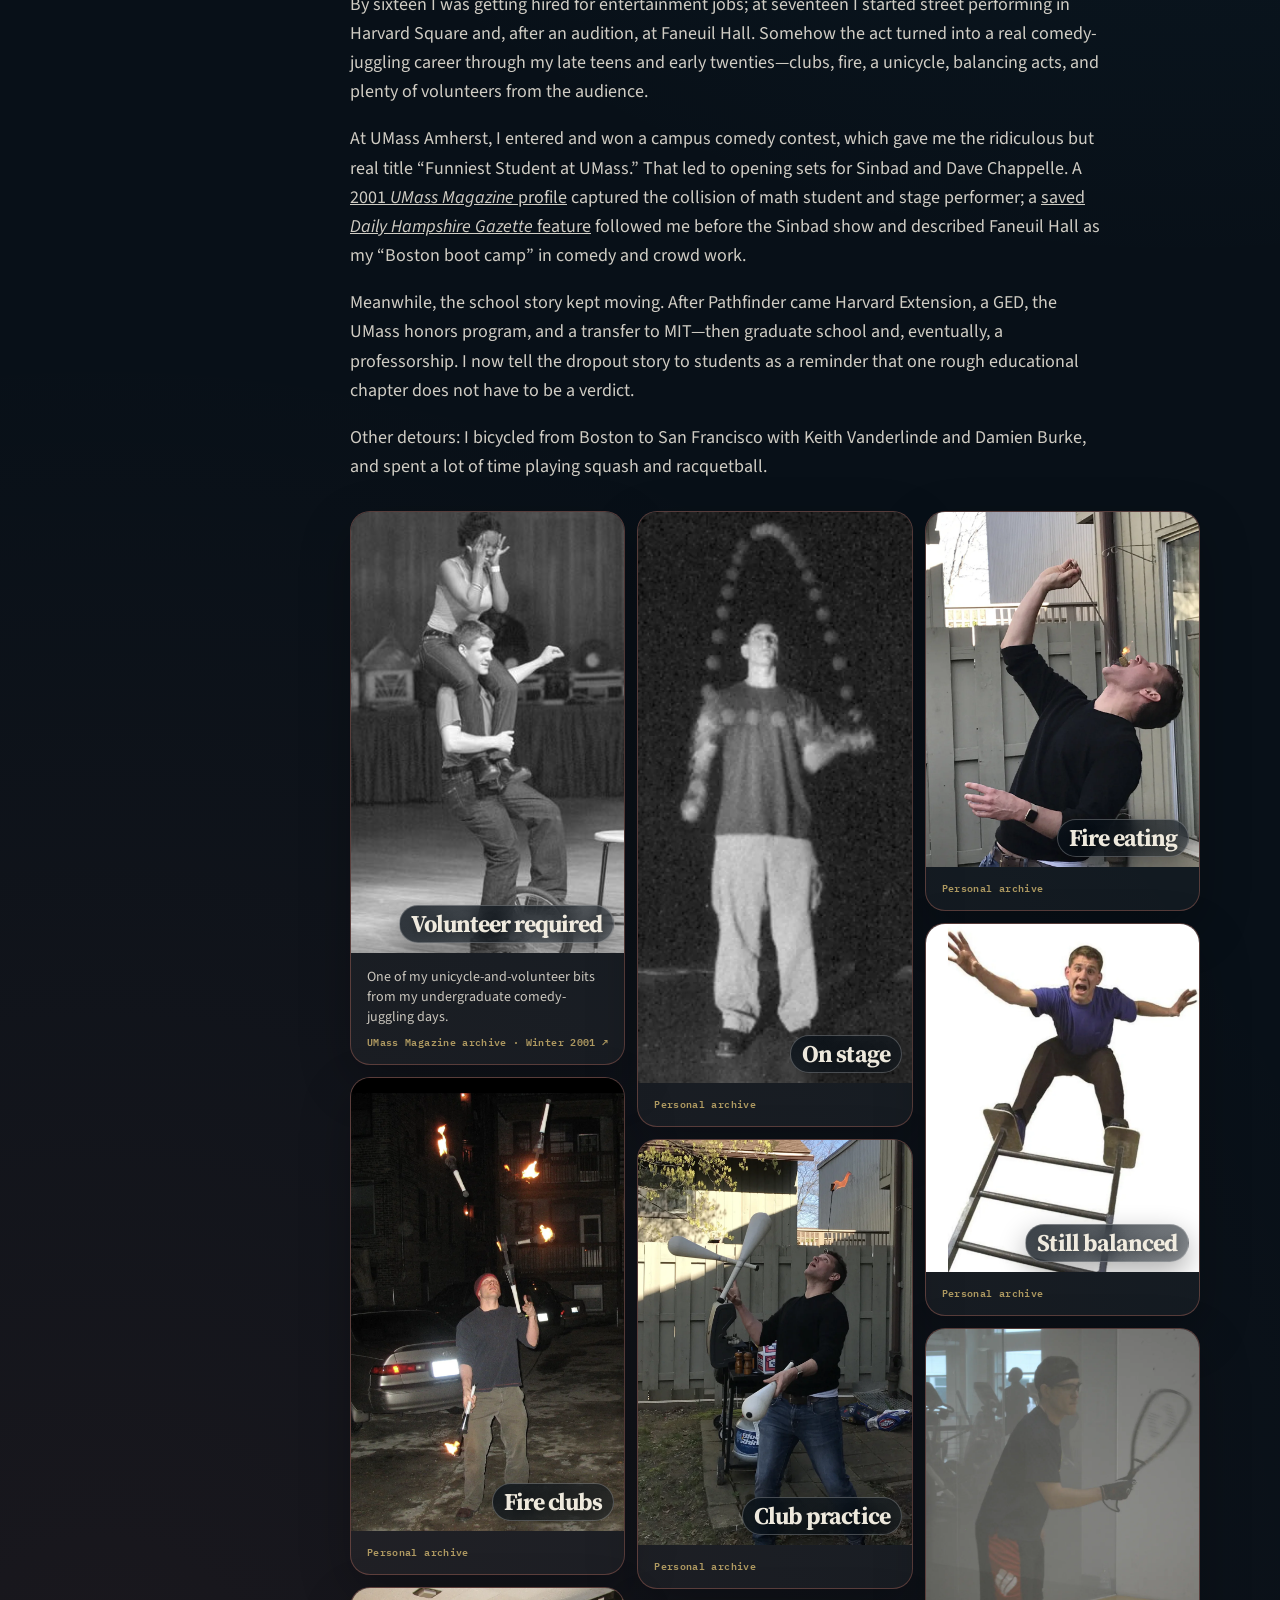
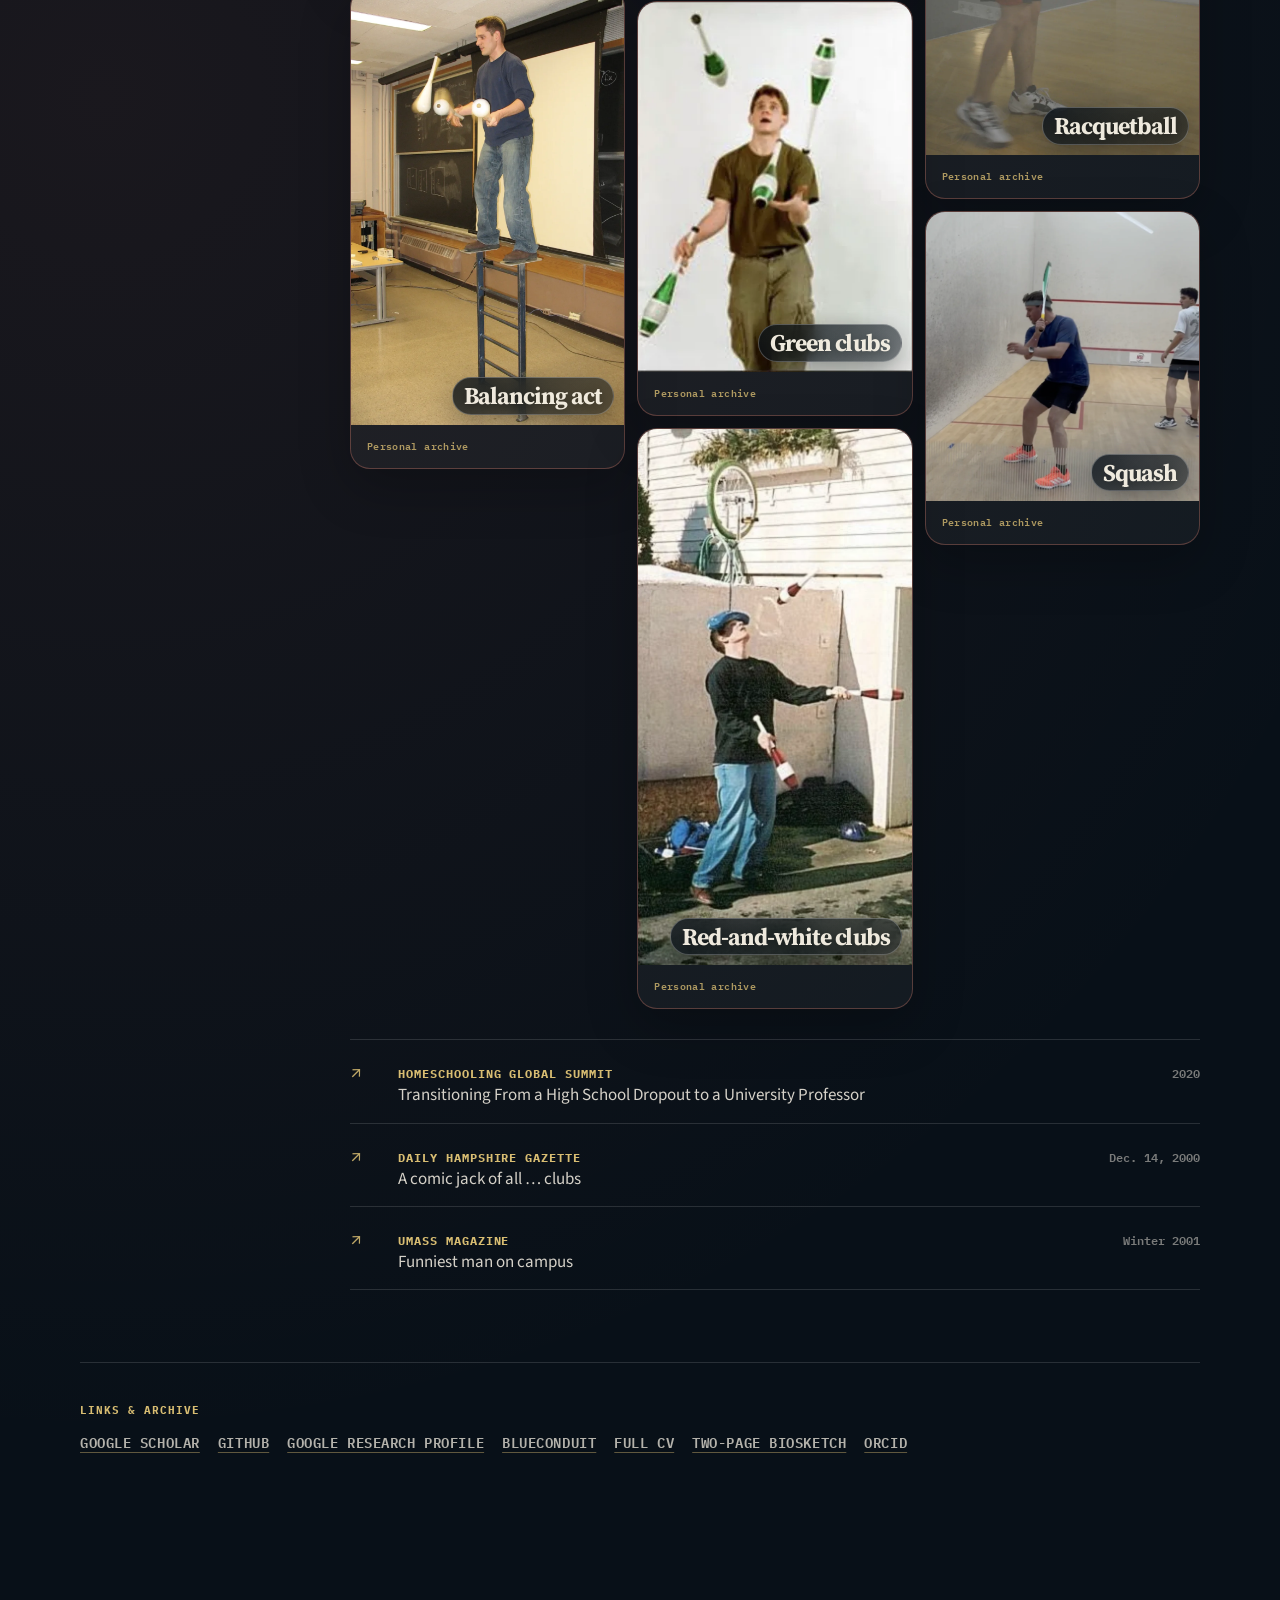
==== commit 7bbe43fb: "Deploy website 2026-08-30T23:21:18Z" ====
--- a/other-stuff/index.html
+++ b/other-stuff/index.html
@@ -1,14 +1,18 @@
 <!DOCTYPE html><html lang="en"> <head><meta charset="UTF-8"><meta name="viewport" content="width=device-width, initial-scale=1.0"><meta name="description" content="Jacob Abernethy — machine learning researcher, Google Research scientist, Georgia Tech professor, and BlueConduit co-founder."><title>Other Stuff — Jacob Abernethy</title><link rel="preconnect" href="https://fonts.googleapis.com"><link rel="preconnect" href="https://fonts.gstatic.com" crossorigin><link href="https://fonts.googleapis.com/css2?family=Source+Sans+3:wght@300;400;500;600;700&family=Source+Serif+4:opsz,wght@8..60,400;8..60,600;8..60,700&family=IBM+Plex+Mono:wght@400;500;600&display=swap" rel="stylesheet"><style>:root{--ink: #071827;--muted: #5f6f82;--line: #dbe5ef;--paper: #fbfaf7;--paper-2: #f3f0e8;--gold: #b6922e;--navy: #071d3a;--blue: #3157d5;--violet: #533afd;--green: #0c7a5b;--white: #fff;--serif: "Source Serif 4", Georgia, serif;--sans: "Source Sans 3", system-ui, -apple-system, Segoe UI, sans-serif;--mono: "IBM Plex Mono", ui-monospace, SFMono-Regular, Menlo, monospace}*{box-sizing:border-box}html{scroll-behavior:smooth;overflow-x:hidden}body{margin:0;width:100%;max-width:100%;overflow-x:hidden;font-family:var(--sans);color:var(--ink);background:var(--paper);font-size:17px;line-height:1.62}img,video,canvas,svg{max-width:100%}a{color:inherit}.wrap{width:min(1120px,calc(100% - 40px));max-width:100%;margin:0 auto}.nav{position:sticky;top:0;z-index:10;backdrop-filter:blur(18px);background:color-mix(in srgb,var(--paper) 86%,transparent);border-bottom:1px solid color-mix(in srgb,var(--line),transparent 35%)}.nav-inner{min-height:68px;display:flex;align-items:center;justify-content:space-between;gap:24px}.brand{text-decoration:none;font-weight:700;letter-spacing:-.02em}.links{display:flex;gap:18px;align-items:center;font-size:15px;color:var(--muted)}.links a{text-decoration:none}.links a:hover,.links a.button.button{color:var(--ink)}.pill{display:inline-flex;align-items:center;gap:7px;padding:5px 10px;border:1px solid var(--line);border-radius:999px;font:500 12px/1 var(--mono);text-transform:uppercase;letter-spacing:.05em;color:var(--muted);background:color-mix(in srgb,white 65%,transparent)}.button{display:inline-flex;align-items:center;justify-content:center;gap:8px;min-height:42px;padding:9px 15px;border-radius:10px;text-decoration:none;border:1px solid var(--line);background:#fff;box-shadow:0 12px 30px #1e2d500f;font-weight:600}.button.primary{background:var(--ink);color:#fff;border-color:var(--ink)}.grid{display:grid;gap:18px}.card{background:color-mix(in srgb,white 82%,var(--paper));border:1px solid var(--line);border-radius:22px;padding:24px;box-shadow:0 24px 60px #1e2d5012}.section{padding:72px 0}.section-title{font-family:var(--serif);font-size:clamp(34px,5vw,58px);line-height:1;letter-spacing:-.045em;margin:0 0 18px}.lede{color:var(--muted);font-size:21px;line-height:1.45;max-width:780px}.kicker{font:600 13px/1 var(--mono);text-transform:uppercase;letter-spacing:.08em;color:var(--gold);margin-bottom:12px}.tag-row{display:flex;flex-wrap:wrap;gap:8px;margin-top:16px}.tag{border:1px solid var(--line);color:var(--muted);border-radius:999px;padding:4px 9px;font:500 12px/1.1 var(--mono);background:#ffffff85}.draft{border:1px solid #f1d389;background:#fff7dc;color:#604800;padding:9px 12px;border-radius:12px;font-size:14px}@media(max-width:760px){.wrap{width:min(100% - 28px,1120px)}.nav-inner{min-height:auto;padding:14px 0 10px;align-items:flex-start;flex-direction:column;gap:10px;min-width:0}.brand{font-size:16px}.links{display:flex;width:100%;min-width:0;gap:8px;flex-wrap:wrap;overflow:visible;padding:0;font-size:13px}.links::-webkit-scrollbar{display:none}.links a{flex:0 1 auto;min-width:0;max-width:100%;border:1px solid rgba(255,255,255,.14);border-radius:999px;padding:5px 9px;background:#ffffff0b;white-space:nowrap}.links a.button{min-height:0;padding:5px 10px;box-shadow:none;background:#ffffffeb;border-color:#ffffff2e}.section{padding:48px 0}.card{padding:18px}}
 </style>
-<link rel="stylesheet" href="/_astro/index.Cdgy6Pns.css"></head> <body class="other-stuff">  <nav class="nav"> <div class="wrap nav-inner"> <a class="brand" href="/">Jacob Abernethy</a> <div class="links"> <a href="/">Home</a><a href="/students/">Students</a><a href="/publications/">Publications</a><a href="/other-stuff/">Other Stuff</a> </div> </div> </nav> <main data-astro-cid-wq4gjsv3> <section class="wrap intro" data-astro-cid-wq4gjsv3> <p class="kicker" data-astro-cid-wq4gjsv3>Other stuff</p> <h1 data-astro-cid-wq4gjsv3>Biography, public impact, and a few plot twists.</h1> <p class="lede" data-astro-cid-wq4gjsv3>A more informal home for the longer biography, public-interest work, photographs, performance lore, and other durable pieces that do not belong on the front page.</p> <nav class="section-nav" aria-label="Other Stuff sections" data-astro-cid-wq4gjsv3> <a href="#bio" data-astro-cid-wq4gjsv3><span data-astro-cid-wq4gjsv3>01</span>Longer academic bio</a><a href="#flint-blueconduit" data-astro-cid-wq4gjsv3><span data-astro-cid-wq4gjsv3>02</span>From Flint to BlueConduit</a><a href="#beyond-the-lab" data-astro-cid-wq4gjsv3><span data-astro-cid-wq4gjsv3>03</span>Beyond the lab</a> </nav> </section> <div class="wrap story-flow" data-astro-cid-wq4gjsv3> <section class="story-section story-bio" id="bio" data-astro-cid-wq4gjsv3> <div class="story-heading" data-astro-cid-wq4gjsv3> <span data-astro-cid-wq4gjsv3>01</span> <h2 data-astro-cid-wq4gjsv3>Longer academic bio</h2> </div> <div class="story-content" data-astro-cid-wq4gjsv3> <div class="prose" data-astro-cid-wq4gjsv3> <p data-astro-cid-wq4gjsv3><a href="/">Jacob Abernethy</a> is a <a href="https://research.google/people/108521/">Research Scientist at Google Research</a> and an <a href="https://www.cc.gatech.edu/people/jacob-abernethy">Associate Professor in the School of Computer Science at Georgia Tech</a>. He holds a 20% appointment at Georgia Tech, where he continues to advise <a href="/students/">PhD students and postdoctoral researchers</a>, collaborate with colleagues, and occasionally teach courses.
+<link rel="stylesheet" href="/_astro/index.PQk654YT.css"></head> <body class="other-stuff">  <nav class="nav"> <div class="wrap nav-inner"> <a class="brand" href="/">Jacob Abernethy</a> <div class="links"> <a href="/">Home</a><a href="/students/">Students</a><a href="/publications/">Publications</a><a href="/other-stuff/">Other Stuff</a> </div> </div> </nav> <main data-astro-cid-wq4gjsv3> <section class="wrap intro" data-astro-cid-wq4gjsv3> <p class="kicker" data-astro-cid-wq4gjsv3>Other stuff</p> <h1 data-astro-cid-wq4gjsv3>The work, the backstory, and a few plot twists.</h1> <p class="lede" data-astro-cid-wq4gjsv3>This is where I keep the longer version: my standard academic bio, the story behind the Flint work, photographs, performance lore, and a few things that never quite fit on the front page.</p> <nav class="section-nav" aria-label="Other Stuff sections" data-astro-cid-wq4gjsv3> <a href="#bio" data-astro-cid-wq4gjsv3><span data-astro-cid-wq4gjsv3>01</span>My standard academic bio</a><a href="#flint-blueconduit" data-astro-cid-wq4gjsv3><span data-astro-cid-wq4gjsv3>02</span>From Flint to BlueConduit</a><a href="#beyond-the-lab" data-astro-cid-wq4gjsv3><span data-astro-cid-wq4gjsv3>03</span>Juggling, school &amp; the long way around</a> </nav> </section> <div class="wrap story-flow" data-astro-cid-wq4gjsv3> <section class="story-section story-bio" id="bio" data-astro-cid-wq4gjsv3> <div class="story-heading" data-astro-cid-wq4gjsv3> <span data-astro-cid-wq4gjsv3>01</span> <h2 data-astro-cid-wq4gjsv3>My standard academic bio</h2> </div> <div class="story-content" data-astro-cid-wq4gjsv3> <p class="section-intro" data-astro-cid-wq4gjsv3>Here is my standard academic bio, available to introduce me in talks and other events
+</p> <blockquote class="bio-quote" data-astro-cid-wq4gjsv3> <span class="quote-mark quote-open" aria-hidden="true" data-astro-cid-wq4gjsv3>“</span> <div class="prose" data-astro-cid-wq4gjsv3> <p data-astro-cid-wq4gjsv3><a href="/">Jacob Abernethy</a> is a <a href="https://research.google/people/108521/">Research Scientist at Google Research</a> and an <a href="https://www.cc.gatech.edu/people/jacob-abernethy">Associate Professor in the School of Computer Science at Georgia Tech</a>. He holds a 20% appointment at Georgia Tech, where he continues to advise <a href="/students/">PhD students and postdoctoral researchers</a>, collaborate with colleagues, and occasionally teach courses.
 </p><p data-astro-cid-wq4gjsv3>His research lies at the intersection of <a href="/publications/">machine learning, optimization, statistics, economics, and game theory</a>. Much of his academic work has focused on online learning, learning in games, and the behavior of adaptive decision-making systems. At Google, his work has centered primarily on large language models. Since January 2025, he has been a major contributor to the Gemini Large-Scale Pretraining team, with work spanning mixture-of-experts architectures, model sparsity, and large-scale optimization.
 </p><p data-astro-cid-wq4gjsv3>Before joining Georgia Tech, Abernethy was a faculty member at the <a href="https://cse.engin.umich.edu/">University of Michigan</a>. He earned his PhD in Computer Science from <a href="https://www.berkeley.edu/">UC Berkeley</a>, where he was advised by <a href="https://www.stat.berkeley.edu/~bartlett/">Peter Bartlett</a>, and subsequently spent two years as a <a href="https://www.simonsfoundation.org/">Simons Postdoctoral Fellow</a> at the <a href="https://www.cis.upenn.edu/">University of Pennsylvania</a>, working with <a href="https://www.cis.upenn.edu/~mkearns/">Michael Kearns</a>.
 </p><p data-astro-cid-wq4gjsv3>Abernethy is also a co-founder and board member of <a href="https://blueconduit.com/">BlueConduit</a>, a company that grew out of research applying machine learning to the identification of lead service lines during the Flint water crisis. Across his academic, industry, and entrepreneurial work, he has moved between the theoretical foundations of learning and optimization, public-interest data science, and the development of large-scale AI systems.
-</p> </div> <div class="affiliation-grid" aria-label="Current affiliations and ventures" data-astro-cid-wq4gjsv3> <a class="affiliation affiliation-google" href="https://research.google/people/108521/" data-astro-cid-wq4gjsv3> <span class="affiliation-mark" data-astro-cid-wq4gjsv3> <img src="/images/other-stuff/affiliations/google.png" alt="Google" loading="lazy" data-astro-cid-wq4gjsv3> <span data-astro-cid-wq4gjsv3>Research</span> </span> <span class="affiliation-copy" data-astro-cid-wq4gjsv3> <strong data-astro-cid-wq4gjsv3>Google Research</strong> <small data-astro-cid-wq4gjsv3>Research Scientist</small> </span> </a><a class="affiliation affiliation-gatech" href="https://www.cc.gatech.edu/people/jacob-abernethy" data-astro-cid-wq4gjsv3> <span class="affiliation-mark" data-astro-cid-wq4gjsv3> <img src="/images/other-stuff/affiliations/georgia-tech.svg" alt="Georgia Institute of Technology" loading="lazy" data-astro-cid-wq4gjsv3>  </span> <span class="affiliation-copy" data-astro-cid-wq4gjsv3> <strong data-astro-cid-wq4gjsv3>Georgia Tech</strong> <small data-astro-cid-wq4gjsv3>Associate Professor</small> </span> </a><a class="affiliation affiliation-blueconduit" href="https://blueconduit.com/" data-astro-cid-wq4gjsv3> <span class="affiliation-mark" data-astro-cid-wq4gjsv3> <img src="/images/other-stuff/affiliations/blueconduit.png" alt="BlueConduit" loading="lazy" data-astro-cid-wq4gjsv3>  </span> <span class="affiliation-copy" data-astro-cid-wq4gjsv3> <strong data-astro-cid-wq4gjsv3>BlueConduit</strong> <small data-astro-cid-wq4gjsv3>Co-founder &amp; board member</small> </span> </a> </div>   </div> </section><section class="story-section story-flint-blueconduit" id="flint-blueconduit" data-astro-cid-wq4gjsv3> <div class="story-heading" data-astro-cid-wq4gjsv3> <span data-astro-cid-wq4gjsv3>02</span> <h2 data-astro-cid-wq4gjsv3>From Flint to BlueConduit</h2> </div> <div class="story-content" data-astro-cid-wq4gjsv3> <div class="prose" data-astro-cid-wq4gjsv3> <p data-astro-cid-wq4gjsv3>Jacob co-founded <a href="https://blueconduit.com/">BlueConduit</a> with <a href="https://michiganross.umich.edu/faculty-research/faculty/eric-schwartz">Eric Schwartz</a>. The company develops AI and software tools for water systems, but its origin story is unusual: an NSF research-and-education project became a student data-science team; that team became a volunteer civic partnership during a public-health crisis; and that partnership eventually became a company.
-</p><p data-astro-cid-wq4gjsv3>In 2015, Jacob received an <a href="https://cse.engin.umich.edu/stories/jacob-abernethy-receives-career-award-for-research-into-the-relationship-between-machine-learning-and-microeconomic-theory">NSF CAREER award</a> for research connecting machine learning and microeconomic theory. One educational component was a new student initiative that grew into the <a href="https://ece.engin.umich.edu/stories/competitive-team-in-data-science-launches-at-michigan">Michigan Data Science Team</a>, co-organized with Eric. MDST expanded rapidly, pairing University of Michigan students with applied projects for outside partners. In 2016, a <a href="https://news.umich.edu/google-u-m-to-build-digital-tools-for-flint-water-crisis/">Google.org grant supported MyWater-Flint</a>, a resident-facing app and website developed by U-M researchers and MDST students. The team’s risk assessments helped residents and officials make sense of fragmented data during the <a href="https://www.epa.gov/flint">Flint water crisis</a>.
-</p><p data-astro-cid-wq4gjsv3>The team developed statistical and machine-learning models to estimate which homes were most likely to have lead or galvanized service lines requiring replacement. An <a href="https://www.youtube.com/watch?v=kTPH_LIwoOk">early public video</a> explained the approach, and the research produced two KDD papers: <a href="https://doi.org/10.1145/3097983.3098078"><em>A Data Science Approach to Understanding Residential Water Contamination in Flint</em></a> in 2017 and <a href="https://doi.org/10.1145/3219819.3219896"><em>ActiveRemediation: The Search for Lead Pipes in Flint, Michigan</em></a> in 2018. The latter received the <a href="https://www.kdd.org/awards/view/2018-sigkdd-best-paper-award-winners">KDD Best Student Paper Award in the Applied Data Science track</a>.
-</p><p data-astro-cid-wq4gjsv3>The work quickly moved beyond research. Jacob, Eric, and doctoral student <a href="https://www.linkedin.com/in/jared-webb-53480621/">Jared Webb</a> provided volunteer data-science and software support to Flint’s <a href="https://www.cityofflint.com/get-the-lead-out/">Fast Start</a> pipe-replacement program, using the model to help select addresses for excavation and replacement. In 2018, however, AECOM and the city stopped using the model to guide digs amid a disputed transition and competing political and operational priorities. Reporting later showed that the rate at which excavations found hazardous lines <a href="https://www.mlive.com/news/flint/2018/10/flint_loses_focus_in_finding_l.html">fell from roughly 80 percent to 14 percent</a>, while meeting records revealed <a href="https://www.mlive.com/news/flint/2019/02/pipe-replacement-firms-in-flint-focused-on-making-money-meeting-transcripts-show.html">tensions between efficient targeting and contractor incentives</a>. In 2019, as part of the ongoing federal settlement, the city <a href="https://www.nrdc.org/press-releases/flint-safe-water-case-update-2019-terms-will-improve-efficiency-pipe-replacement">agreed to return to the predictive model</a> and use it to prioritize as many as 5,200 addresses with the highest likelihood of lead or galvanized service lines.
-</p><p data-astro-cid-wq4gjsv3>After <a href="https://www.theatlantic.com/technology/archive/2019/01/how-machine-learning-found-flints-lead-pipes/578692/"><em>The Atlantic</em> told the story nationally</a>, the team began hearing from other municipalities confronting the same problem. The EPA later cited <em>ActiveRemediation</em> in its <a href="https://www.epa.gov/system/files/documents/2022-08/Inventory%20Guidance_August%202022_508%20compliant.pdf">2022 guidance on service-line inventories</a>, identifying Flint as a successful example of predictive modeling. Jacob and Eric founded BlueConduit in 2019 to make these tools available to water systems beyond Flint. BlueConduit now reports that it has inventoried <a href="https://blueconduit.com/the-company/">5.8 million service lines across 330 communities in the United States and Canada, serving more than 18 million people</a>. Its work has also expanded beyond lead service lines to include <a href="https://blueconduit.com/water-main-predictions/">water-main failure-risk prediction</a>.
-</p> </div>    </div> </section><section class="story-section story-beyond-the-lab" id="beyond-the-lab" data-astro-cid-wq4gjsv3> <div class="story-heading" data-astro-cid-wq4gjsv3> <span data-astro-cid-wq4gjsv3>03</span> <h2 data-astro-cid-wq4gjsv3>Beyond the lab</h2> </div> <div class="story-content" data-astro-cid-wq4gjsv3> <div class="prose" data-astro-cid-wq4gjsv3> <p data-astro-cid-wq4gjsv3>Before academic life became mostly papers, talks, and students, Jacob performed <a href="https://web.archive.org/web/20010430185659/http://www.umass.edu/umassmag/archives/2001/winter2001/h_funny.html">comedy juggling shows</a>, won “Funniest Student at UMass,” and later opened for <a href="http://www.cc.com/comedians/sinbad">Sinbad</a> and <a href="https://en.wikipedia.org/wiki/Dave_Chappelle">Dave Chappelle</a>.
-</p><p data-astro-cid-wq4gjsv3>Beyond research, he has worked with <a href="https://meet.org/">MEET: Middle East Entrepreneurs of Tomorrow</a>, completed a Boston-to-San-Francisco bicycle ride with Keith Vanderlinde and Damien Burke, and spent a lot of time playing squash and racquetball.
-</p> </div>  <div class="photo-grid count-2" aria-label="Personal photo montage" data-astro-cid-wq4gjsv3> <figure class="photo tile-1" data-astro-cid-wq4gjsv3> <div class="photo-frame" data-astro-cid-wq4gjsv3> <img src="/images/other-stuff/mit_juggling.jpg" alt="Jacob Abernethy riding a unicycle with a volunteer seated on his shoulders during a comedy juggling performance" loading="lazy" data-astro-cid-wq4gjsv3> <span class="photo-label" data-astro-cid-wq4gjsv3>Juggling</span> </div> <figcaption class="photo-caption" data-astro-cid-wq4gjsv3> <span data-astro-cid-wq4gjsv3>A unicycle-and-volunteer bit from Jacob’s undergraduate comedy-juggling days.</span> <a href="https://web.archive.org/web/20010430185659/http://www.umass.edu/umassmag/archives/2001/winter2001/h_funny.html" data-astro-cid-wq4gjsv3>UMass Magazine archive · Winter 2001<span aria-hidden="true" data-astro-cid-wq4gjsv3> ↗</span></a> </figcaption> </figure><figure class="photo tile-2" data-astro-cid-wq4gjsv3> <div class="photo-frame" data-astro-cid-wq4gjsv3> <img src="/images/other-stuff/meet.jpg" alt="Jacob Abernethy working with students gathered around laptops at a MEET program session" loading="lazy" data-astro-cid-wq4gjsv3> <span class="photo-label" data-astro-cid-wq4gjsv3>MEET</span> </div> <figcaption class="photo-caption" data-astro-cid-wq4gjsv3> <span data-astro-cid-wq4gjsv3>Working with students at MEET: Middle East Entrepreneurs of Tomorrow.</span> <a href="https://meet.org/" data-astro-cid-wq4gjsv3>Photo from Jacob’s site archive<span aria-hidden="true" data-astro-cid-wq4gjsv3> ↗</span></a> </figcaption> </figure> </div>  </div> </section> <section class="story-section archive-section" data-astro-cid-wq4gjsv3> <p class="section-label" data-astro-cid-wq4gjsv3>Links &amp; archive</p> <div class="archive-links" data-astro-cid-wq4gjsv3> <a href="https://scholar.google.com/citations?user=FDu4ciwAAAAJ&amp;hl=en" data-astro-cid-wq4gjsv3>Google Scholar</a><a href="https://github.com/thejakeyboy" data-astro-cid-wq4gjsv3>GitHub</a><a href="https://research.google/people/108521/" data-astro-cid-wq4gjsv3>Google Research profile</a><a href="https://blueconduit.com/" data-astro-cid-wq4gjsv3>BlueConduit</a><a href="/cv/Jacob_Abernethy_CV.pdf" data-astro-cid-wq4gjsv3>Full CV</a><a href="/cv/Jacob_Abernethy_Biosketch.pdf" data-astro-cid-wq4gjsv3>Two-page biosketch</a><a href="https://orcid.org/0000-0002-3115-6804" data-astro-cid-wq4gjsv3>ORCID</a> </div> </section> </div> </main> </body></html>+</p> </div> <span class="quote-mark quote-close" aria-hidden="true" data-astro-cid-wq4gjsv3>”</span> </blockquote> <div class="affiliation-grid" aria-label="Current affiliations and ventures" data-astro-cid-wq4gjsv3> <a class="affiliation affiliation-google" href="https://research.google/people/108521/" data-astro-cid-wq4gjsv3> <span class="affiliation-mark" data-astro-cid-wq4gjsv3> <img src="/images/other-stuff/affiliations/google.png" alt="Google" loading="lazy" data-astro-cid-wq4gjsv3> <span data-astro-cid-wq4gjsv3>Research</span> </span> <span class="affiliation-copy" data-astro-cid-wq4gjsv3> <strong data-astro-cid-wq4gjsv3>Google Research</strong> <small data-astro-cid-wq4gjsv3>Research Scientist</small> </span> </a><a class="affiliation affiliation-gatech" href="https://www.cc.gatech.edu/people/jacob-abernethy" data-astro-cid-wq4gjsv3> <span class="affiliation-mark" data-astro-cid-wq4gjsv3> <img src="/images/other-stuff/affiliations/georgia-tech.svg" alt="Georgia Institute of Technology" loading="lazy" data-astro-cid-wq4gjsv3>  </span> <span class="affiliation-copy" data-astro-cid-wq4gjsv3> <strong data-astro-cid-wq4gjsv3>Georgia Tech</strong> <small data-astro-cid-wq4gjsv3>Associate Professor</small> </span> </a><a class="affiliation affiliation-blueconduit" href="https://blueconduit.com/" data-astro-cid-wq4gjsv3> <span class="affiliation-mark" data-astro-cid-wq4gjsv3> <img src="/images/other-stuff/affiliations/blueconduit.png" alt="BlueConduit" loading="lazy" data-astro-cid-wq4gjsv3>  </span> <span class="affiliation-copy" data-astro-cid-wq4gjsv3> <strong data-astro-cid-wq4gjsv3>BlueConduit</strong> <small data-astro-cid-wq4gjsv3>Co-founder &amp; board member</small> </span> </a> </div>   </div> </section><section class="story-section story-flint-blueconduit" id="flint-blueconduit" data-astro-cid-wq4gjsv3> <div class="story-heading" data-astro-cid-wq4gjsv3> <span data-astro-cid-wq4gjsv3>02</span> <h2 data-astro-cid-wq4gjsv3>From Flint to BlueConduit</h2> </div> <div class="story-content" data-astro-cid-wq4gjsv3>  <div class="prose" data-astro-cid-wq4gjsv3> <p data-astro-cid-wq4gjsv3>I co-founded <a href="https://blueconduit.com/">BlueConduit</a> with <a href="https://michiganross.umich.edu/faculty-research/faculty/eric-schwartz">Eric Schwartz</a>. We build AI and software tools for water systems, but the origin story is a little unusual: an NSF research-and-education project became a student data-science team; that team became a volunteer civic partnership during a public-health crisis; and that partnership eventually became a company.
+</p><p data-astro-cid-wq4gjsv3>In 2015, I received an <a href="https://cse.engin.umich.edu/stories/jacob-abernethy-receives-career-award-for-research-into-the-relationship-between-machine-learning-and-microeconomic-theory">NSF CAREER award</a> for research connecting machine learning and microeconomic theory. One educational part of the award became the <a href="https://ece.engin.umich.edu/stories/competitive-team-in-data-science-launches-at-michigan">Michigan Data Science Team</a>, which I co-organized with Eric. MDST grew quickly, pairing University of Michigan students with applied projects for outside partners. In 2016, a <a href="https://news.umich.edu/google-u-m-to-build-digital-tools-for-flint-water-crisis/">Google.org grant supported MyWater-Flint</a>, a resident-facing app and website developed by U-M researchers and MDST students. Our risk assessments helped residents and officials make sense of fragmented data during the <a href="https://www.epa.gov/flint">Flint water crisis</a>.
+</p><p data-astro-cid-wq4gjsv3>We built statistical and machine-learning models to estimate which homes were most likely to have lead or galvanized service lines that needed replacement. An <a href="https://www.youtube.com/watch?v=kTPH_LIwoOk">early public video</a> explains the approach, and the research produced two KDD papers: <a href="https://doi.org/10.1145/3097983.3098078"><em>A Data Science Approach to Understanding Residential Water Contamination in Flint</em></a> in 2017 and <a href="https://doi.org/10.1145/3219819.3219896"><em>ActiveRemediation: The Search for Lead Pipes in Flint, Michigan</em></a> in 2018. The latter received the <a href="https://www.kdd.org/awards/view/2018-sigkdd-best-paper-award-winners">KDD Best Student Paper Award in the Applied Data Science track</a>.
+</p><p data-astro-cid-wq4gjsv3>The work quickly stopped being just research. Eric, doctoral student <a href="https://www.linkedin.com/in/jared-webb-53480621/">Jared Webb</a>, and I provided volunteer data-science and software support to Flint’s <a href="https://www.cityofflint.com/get-the-lead-out/">Fast Start</a> pipe-replacement program, using the model to help select addresses for excavation and replacement. In 2018, however, AECOM and the city stopped using the model to guide digs amid a disputed transition and competing political and operational priorities. Reporting later showed that the rate at which excavations found hazardous lines <a href="https://www.mlive.com/news/flint/2018/10/flint_loses_focus_in_finding_l.html">fell from roughly 80 percent to 14 percent</a>, while meeting records revealed <a href="https://www.mlive.com/news/flint/2019/02/pipe-replacement-firms-in-flint-focused-on-making-money-meeting-transcripts-show.html">tensions between efficient targeting and contractor incentives</a>. In 2019, as part of the ongoing federal settlement, the city <a href="https://www.nrdc.org/press-releases/flint-safe-water-case-update-2019-terms-will-improve-efficiency-pipe-replacement">agreed to return to the predictive model</a> and use it to prioritize as many as 5,200 addresses with the highest likelihood of lead or galvanized service lines.
+</p><p data-astro-cid-wq4gjsv3>After <a href="https://www.theatlantic.com/technology/archive/2019/01/how-machine-learning-found-flints-lead-pipes/578692/"><em>The Atlantic</em> told the story nationally</a>, we began hearing from other municipalities confronting the same problem. The EPA later cited <em>ActiveRemediation</em> in its <a href="https://www.epa.gov/system/files/documents/2022-08/Inventory%20Guidance_August%202022_508%20compliant.pdf">2022 guidance on service-line inventories</a>, identifying Flint as a successful example of predictive modeling. Eric and I founded BlueConduit in 2019 to make these tools available to water systems beyond Flint. BlueConduit now reports that it has inventoried <a href="https://blueconduit.com/the-company/">5.8 million service lines across 330 communities in the United States and Canada, serving more than 18 million people</a>. We have also expanded beyond lead service lines to include <a href="https://blueconduit.com/water-main-predictions/">water-main failure-risk prediction</a>.
+</p> </div>    </div> </section><section class="story-section story-beyond-the-lab" id="beyond-the-lab" data-astro-cid-wq4gjsv3> <div class="story-heading" data-astro-cid-wq4gjsv3> <span data-astro-cid-wq4gjsv3>03</span> <h2 data-astro-cid-wq4gjsv3>Juggling, school &amp; the long way around</h2> </div> <div class="story-content" data-astro-cid-wq4gjsv3>  <div class="prose" data-astro-cid-wq4gjsv3> <p data-astro-cid-wq4gjsv3>I picked up magic in middle school and juggling at about fourteen. When conventional high school turned out to be a poor fit, I left Amherst Regional for <a href="https://northstarteens.org/">Pathfinder, the program now known as North Star</a>. In a <a href="https://www.youtube.com/watch?v=68HbOJaJA2I">2020 interview with North Star co-founder Kenneth Danford</a>, I talked about spending roughly two hours a day practicing juggling while also following my interest in mathematics.
+</p><p data-astro-cid-wq4gjsv3>By sixteen I was getting hired for entertainment jobs; at seventeen I started street performing in Harvard Square and, after an audition, at Faneuil Hall. Somehow the act turned into a real comedy-juggling career through my late teens and early twenties—clubs, fire, a unicycle, balancing acts, and plenty of volunteers from the audience.
+</p><p data-astro-cid-wq4gjsv3>At UMass Amherst, I entered and won a campus comedy contest, which gave me the ridiculous but real title “Funniest Student at UMass.” That led to opening sets for Sinbad and Dave Chappelle. A <a href="/archive/umass-magazine-funniest-man-on-campus.html">2001 <em>UMass Magazine</em> profile</a> captured the collision of math student and stage performer; a <a href="/archive/hampshire-gazette-piece.html">saved <em>Daily Hampshire Gazette</em> feature</a> followed me before the Sinbad show and described Faneuil Hall as my “Boston boot camp” in comedy and crowd work.
+</p><p data-astro-cid-wq4gjsv3>Meanwhile, the school story kept moving. After Pathfinder came Harvard Extension, a GED, the UMass honors program, and a transfer to MIT—then graduate school and, eventually, a professorship. I now tell the dropout story to students as a reminder that one rough educational chapter does not have to be a verdict.
+</p><p data-astro-cid-wq4gjsv3>Other detours: I bicycled from Boston to San Francisco with Keith Vanderlinde and Damien Burke, and spent a lot of time playing squash and racquetball.
+</p> </div>  <div class="photo-grid count-11" aria-label="Personal archive photos from Jacob's comedy-juggling career, squash, and racquetball" data-astro-cid-wq4gjsv3> <figure class="photo tile-1" data-astro-cid-wq4gjsv3> <div class="photo-frame" data-astro-cid-wq4gjsv3> <img src="/images/other-stuff/mit_juggling.jpg" alt="Jacob Abernethy riding a unicycle with a volunteer seated on his shoulders during a comedy juggling performance" width="288" height="464" loading="lazy" decoding="async" data-astro-cid-wq4gjsv3> <span class="photo-label" data-astro-cid-wq4gjsv3>Volunteer required</span> </div> <figcaption class="photo-caption" data-astro-cid-wq4gjsv3> <span data-astro-cid-wq4gjsv3>One of my unicycle-and-volunteer bits from my undergraduate comedy-juggling days.</span> <a href="/archive/umass-magazine-funniest-man-on-campus.html" data-astro-cid-wq4gjsv3>UMass Magazine archive · Winter 2001<span aria-hidden="true" data-astro-cid-wq4gjsv3> ↗</span></a> </figcaption> </figure><figure class="photo tile-2" data-astro-cid-wq4gjsv3> <div class="photo-frame" data-astro-cid-wq4gjsv3> <img src="/images/other-stuff/juggling/fire-clubs-night.webp" alt="Jacob Abernethy juggling three flaming clubs outdoors at night" width="967" height="1600" loading="lazy" decoding="async" data-astro-cid-wq4gjsv3> <span class="photo-label" data-astro-cid-wq4gjsv3>Fire clubs</span> </div> <figcaption class="photo-caption" data-astro-cid-wq4gjsv3>  <small data-astro-cid-wq4gjsv3>Personal archive</small> </figcaption> </figure><figure class="photo tile-3" data-astro-cid-wq4gjsv3> <div class="photo-frame" data-astro-cid-wq4gjsv3> <img src="/images/other-stuff/juggling/rola-bola-clubs.webp" alt="Jacob Abernethy juggling white clubs while standing on two narrow platforms attached to a ladder-like apparatus in a classroom" width="1000" height="1600" loading="lazy" decoding="async" data-astro-cid-wq4gjsv3> <span class="photo-label" data-astro-cid-wq4gjsv3>Balancing act</span> </div> <figcaption class="photo-caption" data-astro-cid-wq4gjsv3>  <small data-astro-cid-wq4gjsv3>Personal archive</small> </figcaption> </figure><figure class="photo tile-4" data-astro-cid-wq4gjsv3> <div class="photo-frame" data-astro-cid-wq4gjsv3> <img src="/images/other-stuff/juggling/stage-balls-black-and-white.webp" alt="Black-and-white photo of Jacob Abernethy juggling balls onstage beside a microphone" width="298" height="622" loading="lazy" decoding="async" data-astro-cid-wq4gjsv3> <span class="photo-label" data-astro-cid-wq4gjsv3>On stage</span> </div> <figcaption class="photo-caption" data-astro-cid-wq4gjsv3>  <small data-astro-cid-wq4gjsv3>Personal archive</small> </figcaption> </figure><figure class="photo tile-5" data-astro-cid-wq4gjsv3> <div class="photo-frame" data-astro-cid-wq4gjsv3> <img src="/images/other-stuff/juggling/backyard-clubs.webp" alt="Jacob Abernethy juggling white clubs in a backyard" width="1080" height="1600" loading="lazy" decoding="async" data-astro-cid-wq4gjsv3> <span class="photo-label" data-astro-cid-wq4gjsv3>Club practice</span> </div> <figcaption class="photo-caption" data-astro-cid-wq4gjsv3>  <small data-astro-cid-wq4gjsv3>Personal archive</small> </figcaption> </figure><figure class="photo tile-6" data-astro-cid-wq4gjsv3> <div class="photo-frame" data-astro-cid-wq4gjsv3> <img src="/images/other-stuff/juggling/green-clubs-studio.webp" alt="Jacob Abernethy juggling green clubs indoors" width="390" height="528" loading="lazy" decoding="async" data-astro-cid-wq4gjsv3> <span class="photo-label" data-astro-cid-wq4gjsv3>Green clubs</span> </div> <figcaption class="photo-caption" data-astro-cid-wq4gjsv3>  <small data-astro-cid-wq4gjsv3>Personal archive</small> </figcaption> </figure><figure class="photo tile-7" data-astro-cid-wq4gjsv3> <div class="photo-frame" data-astro-cid-wq4gjsv3> <img src="/images/other-stuff/juggling/bottle-juggling-outdoors.webp" alt="Jacob Abernethy juggling three red-and-white clubs outdoors" width="556" height="1092" loading="lazy" decoding="async" data-astro-cid-wq4gjsv3> <span class="photo-label" data-astro-cid-wq4gjsv3>Red-and-white clubs</span> </div> <figcaption class="photo-caption" data-astro-cid-wq4gjsv3>  <small data-astro-cid-wq4gjsv3>Personal archive</small> </figcaption> </figure><figure class="photo tile-8" data-astro-cid-wq4gjsv3> <div class="photo-frame" data-astro-cid-wq4gjsv3> <img src="/images/other-stuff/juggling/fire-eating.webp" alt="Close-up of Jacob Abernethy performing a fire-eating routine outdoors" width="906" height="1176" loading="lazy" decoding="async" data-astro-cid-wq4gjsv3> <span class="photo-label" data-astro-cid-wq4gjsv3>Fire eating</span> </div> <figcaption class="photo-caption" data-astro-cid-wq4gjsv3>  <small data-astro-cid-wq4gjsv3>Personal archive</small> </figcaption> </figure><figure class="photo tile-9" data-astro-cid-wq4gjsv3> <div class="photo-frame" data-astro-cid-wq4gjsv3> <img src="/images/other-stuff/juggling/rola-bola-comedy-pose.webp" alt="Jacob Abernethy posing with arms outstretched while balancing on two platforms atop a ladder-like apparatus" width="1044" height="1328" loading="lazy" decoding="async" data-astro-cid-wq4gjsv3> <span class="photo-label" data-astro-cid-wq4gjsv3>Still balanced</span> </div> <figcaption class="photo-caption" data-astro-cid-wq4gjsv3>  <small data-astro-cid-wq4gjsv3>Personal archive</small> </figcaption> </figure><figure class="photo tile-10" data-astro-cid-wq4gjsv3> <div class="photo-frame" data-astro-cid-wq4gjsv3> <img src="/images/other-stuff/sports/racquetball-court.webp" alt="Jacob Abernethy holding a racquetball racquet on an indoor glass-walled court" width="1026" height="1600" loading="lazy" decoding="async" data-astro-cid-wq4gjsv3> <span class="photo-label" data-astro-cid-wq4gjsv3>Racquetball</span> </div> <figcaption class="photo-caption" data-astro-cid-wq4gjsv3>  <small data-astro-cid-wq4gjsv3>Personal archive</small> </figcaption> </figure><figure class="photo tile-11" data-astro-cid-wq4gjsv3> <div class="photo-frame" data-astro-cid-wq4gjsv3> <img src="/images/other-stuff/sports/squash-court.webp" alt="Jacob Abernethy preparing to return a shot on an indoor squash court while another player stands behind him" width="1511" height="1600" loading="lazy" decoding="async" data-astro-cid-wq4gjsv3> <span class="photo-label" data-astro-cid-wq4gjsv3>Squash</span> </div> <figcaption class="photo-caption" data-astro-cid-wq4gjsv3>  <small data-astro-cid-wq4gjsv3>Personal archive</small> </figcaption> </figure> </div> <div class="press-list" aria-label="Selected press coverage" data-astro-cid-wq4gjsv3> <a href="https://www.youtube.com/watch?v=68HbOJaJA2I" data-astro-cid-wq4gjsv3> <span class="press-icon" aria-hidden="true" data-astro-cid-wq4gjsv3>↗</span> <span class="press-main" data-astro-cid-wq4gjsv3><strong data-astro-cid-wq4gjsv3>Homeschooling Global Summit</strong><em data-astro-cid-wq4gjsv3>Transitioning From a High School Dropout to a University Professor</em></span> <span class="press-date" data-astro-cid-wq4gjsv3>2020</span> </a><a href="/archive/hampshire-gazette-piece.html" data-astro-cid-wq4gjsv3> <span class="press-icon" aria-hidden="true" data-astro-cid-wq4gjsv3>↗</span> <span class="press-main" data-astro-cid-wq4gjsv3><strong data-astro-cid-wq4gjsv3>Daily Hampshire Gazette</strong><em data-astro-cid-wq4gjsv3>A comic jack of all … clubs</em></span> <span class="press-date" data-astro-cid-wq4gjsv3>Dec. 14, 2000</span> </a><a href="/archive/umass-magazine-funniest-man-on-campus.html" data-astro-cid-wq4gjsv3> <span class="press-icon" aria-hidden="true" data-astro-cid-wq4gjsv3>↗</span> <span class="press-main" data-astro-cid-wq4gjsv3><strong data-astro-cid-wq4gjsv3>UMass Magazine</strong><em data-astro-cid-wq4gjsv3>Funniest man on campus</em></span> <span class="press-date" data-astro-cid-wq4gjsv3>Winter 2001</span> </a> </div> </div> </section> <section class="story-section archive-section" data-astro-cid-wq4gjsv3> <p class="section-label" data-astro-cid-wq4gjsv3>Links &amp; archive</p> <div class="archive-links" data-astro-cid-wq4gjsv3> <a href="https://scholar.google.com/citations?user=FDu4ciwAAAAJ&amp;hl=en" data-astro-cid-wq4gjsv3>Google Scholar</a><a href="https://github.com/thejakeyboy" data-astro-cid-wq4gjsv3>GitHub</a><a href="https://research.google/people/108521/" data-astro-cid-wq4gjsv3>Google Research profile</a><a href="https://blueconduit.com/" data-astro-cid-wq4gjsv3>BlueConduit</a><a href="/cv/Jacob_Abernethy_CV.pdf" data-astro-cid-wq4gjsv3>Full CV</a><a href="/cv/Jacob_Abernethy_Biosketch.pdf" data-astro-cid-wq4gjsv3>Two-page biosketch</a><a href="https://orcid.org/0000-0002-3115-6804" data-astro-cid-wq4gjsv3>ORCID</a> </div> </section> </div> </main> </body></html>
--- a/_astro/index.PQk654YT.css
+++ b/_astro/index.PQk654YT.css
@@ -0,0 +1 @@
+body.other-stuff{background:radial-gradient(circle at 92% 35%,rgba(61,169,214,.1),transparent 28%),radial-gradient(circle at 8% 76%,rgba(238,117,95,.08),transparent 27%),#081018;color:#f7f1e5}body.other-stuff .nav{background:#081018c7;border-color:#ffffff1a}body.other-stuff .brand,body.other-stuff .links a{color:#f7f1e5}body.other-stuff .links a.button.button{color:var(--ink)}.intro[data-astro-cid-wq4gjsv3]{padding:64px 0 42px}.intro[data-astro-cid-wq4gjsv3] h1[data-astro-cid-wq4gjsv3]{font-family:var(--serif);font-size:clamp(44px,5.7vw,72px);line-height:.94;letter-spacing:-.06em;max-width:980px;margin:14px 0 24px}.lede[data-astro-cid-wq4gjsv3]{color:#f7f1e5bf;max-width:820px;font-size:19px}.kicker[data-astro-cid-wq4gjsv3]{color:#d8bd72}.section-nav[data-astro-cid-wq4gjsv3]{display:grid;grid-template-columns:repeat(3,minmax(0,1fr));gap:10px;max-width:920px;margin-top:34px}.section-nav[data-astro-cid-wq4gjsv3] a[data-astro-cid-wq4gjsv3]{display:flex;gap:12px;align-items:baseline;padding:13px 15px;color:#f7f1e5c7;border:1px solid rgba(255,255,255,.12);border-radius:14px;background:#ffffff09;text-decoration:none;font-size:14px;line-height:1.25}.section-nav[data-astro-cid-wq4gjsv3] a[data-astro-cid-wq4gjsv3]:hover{border-color:#d8bd7280;color:#fff}.section-nav[data-astro-cid-wq4gjsv3] span[data-astro-cid-wq4gjsv3]{color:#d8bd72;font:600 10px/1 var(--mono)}.story-flow[data-astro-cid-wq4gjsv3]{max-width:1120px;padding:10px 0 120px}.story-section[data-astro-cid-wq4gjsv3]{display:grid;grid-template-columns:220px minmax(0,1fr);gap:50px;padding:58px 0 72px;border-top:1px solid rgba(255,255,255,.13);scroll-margin-top:90px}.story-heading[data-astro-cid-wq4gjsv3]{position:sticky;top:100px;align-self:start}.story-heading[data-astro-cid-wq4gjsv3] span[data-astro-cid-wq4gjsv3]{color:#d8bd72;font:600 11px/1 var(--mono)}.story-heading[data-astro-cid-wq4gjsv3] h2[data-astro-cid-wq4gjsv3]{margin:12px 0 0;color:#f7f1e5f5;font-family:var(--serif);font-size:30px;line-height:1.03;letter-spacing:-.04em}.story-content[data-astro-cid-wq4gjsv3]{min-width:0}.section-intro[data-astro-cid-wq4gjsv3]{max-width:760px;margin:0 0 28px;color:#f7f1e5e6;font-size:19px;line-height:1.58}.prose[data-astro-cid-wq4gjsv3]{max-width:760px}.prose[data-astro-cid-wq4gjsv3] p[data-astro-cid-wq4gjsv3]{margin:0 0 18px;color:#f7f1e5d6;font-size:18px;line-height:1.62}.prose[data-astro-cid-wq4gjsv3] a[data-astro-cid-wq4gjsv3],.archive-links[data-astro-cid-wq4gjsv3] a[data-astro-cid-wq4gjsv3]{color:#f7f1e5;text-decoration:underline;text-decoration-color:#d8bd726b;text-underline-offset:4px}.prose[data-astro-cid-wq4gjsv3] a[data-astro-cid-wq4gjsv3]:hover,.archive-links[data-astro-cid-wq4gjsv3] a[data-astro-cid-wq4gjsv3]:hover{text-decoration-color:#d8bd72e0}.bio-quote[data-astro-cid-wq4gjsv3]{position:relative;max-width:820px;margin:0;padding:52px 54px 48px;border:1px solid rgba(216,189,114,.24);border-radius:26px;background:radial-gradient(circle at 8% 0%,rgba(216,189,114,.11),transparent 30%),#ffffff09;box-shadow:0 24px 70px #00000038;overflow:hidden}.bio-quote[data-astro-cid-wq4gjsv3] .prose[data-astro-cid-wq4gjsv3]{max-width:none}.bio-quote[data-astro-cid-wq4gjsv3] .prose[data-astro-cid-wq4gjsv3] p[data-astro-cid-wq4gjsv3]{color:#f7f1e5e6;font-family:var(--serif);font-size:clamp(18px,1.7vw,21px);line-height:1.55}.bio-quote[data-astro-cid-wq4gjsv3] .prose[data-astro-cid-wq4gjsv3] p[data-astro-cid-wq4gjsv3]:last-child{margin-bottom:0}.quote-mark[data-astro-cid-wq4gjsv3]{position:absolute;color:#d8bd724d;font-family:Georgia,var(--serif);font-size:clamp(92px,10vw,142px);font-weight:700;line-height:1;pointer-events:none;user-select:none}.quote-open[data-astro-cid-wq4gjsv3]{top:-6px;left:16px}.quote-close[data-astro-cid-wq4gjsv3]{right:16px;bottom:-52px}.affiliation-grid[data-astro-cid-wq4gjsv3]{display:grid;grid-template-columns:repeat(3,minmax(0,1fr));gap:12px;margin-top:30px}.affiliation[data-astro-cid-wq4gjsv3]{min-height:138px;display:flex;flex-direction:column;justify-content:space-between;gap:24px;padding:18px;border-radius:18px;color:#101820;text-decoration:none;border:1px solid rgba(255,255,255,.24);box-shadow:0 18px 48px #0003;transition:transform .16s ease,box-shadow .16s ease}.affiliation[data-astro-cid-wq4gjsv3]:hover{transform:translateY(-3px);box-shadow:0 24px 58px #0000004d}.affiliation-google[data-astro-cid-wq4gjsv3]{background:#fff}.affiliation-gatech[data-astro-cid-wq4gjsv3]{background:#f1df9a}.affiliation-blueconduit[data-astro-cid-wq4gjsv3]{background:#dcefff}.affiliation-mark[data-astro-cid-wq4gjsv3]{display:flex;align-items:center;gap:8px;min-height:34px}.affiliation-mark[data-astro-cid-wq4gjsv3] img[data-astro-cid-wq4gjsv3]{display:block;width:auto;max-width:100%;max-height:34px;object-fit:contain;object-position:left center}.affiliation-google[data-astro-cid-wq4gjsv3] .affiliation-mark[data-astro-cid-wq4gjsv3] img[data-astro-cid-wq4gjsv3]{max-width:88px}.affiliation-blueconduit[data-astro-cid-wq4gjsv3] .affiliation-mark[data-astro-cid-wq4gjsv3] img[data-astro-cid-wq4gjsv3]{max-width:155px}.affiliation-mark[data-astro-cid-wq4gjsv3]>span[data-astro-cid-wq4gjsv3]{color:#3c4043;font:500 20px/1.1 Arial,sans-serif}.affiliation-copy[data-astro-cid-wq4gjsv3]{display:grid;gap:4px}.affiliation-copy[data-astro-cid-wq4gjsv3] strong[data-astro-cid-wq4gjsv3]{font:700 16px/1.1 var(--serif)}.affiliation-copy[data-astro-cid-wq4gjsv3] small[data-astro-cid-wq4gjsv3]{color:#101820a8;font:600 10px/1.2 var(--mono);text-transform:uppercase;letter-spacing:.06em}.photo-grid[data-astro-cid-wq4gjsv3]{display:grid;grid-template-columns:repeat(12,1fr);gap:12px;margin:30px 0 0;align-items:start}.photo[data-astro-cid-wq4gjsv3]{margin:0;border-radius:20px;border:1px solid rgba(255,255,255,.13);background:#ffffff0b;box-shadow:0 18px 52px #0000003d;overflow:hidden}.photo-frame[data-astro-cid-wq4gjsv3]{position:relative;aspect-ratio:16 / 10;overflow:hidden;background:#ffffff0b}.photo-frame[data-astro-cid-wq4gjsv3] img[data-astro-cid-wq4gjsv3]{display:block;width:100%;height:100%;object-fit:cover}.photo-label[data-astro-cid-wq4gjsv3]{position:absolute;right:10px;bottom:10px;z-index:1;max-width:calc(100% - 20px);padding:7px 11px 6px;border-radius:999px;background:linear-gradient(135deg,#081018cc,#08101880);color:#f7f1e5f5;border:1px solid rgba(255,255,255,.24);box-shadow:0 10px 28px #00000052;font-family:var(--serif);font-size:clamp(17px,2vw,24px);font-weight:700;line-height:.95;letter-spacing:-.04em;text-align:right;text-decoration:none;text-shadow:0 2px 12px rgba(0,0,0,.45);backdrop-filter:blur(8px)}.photo-caption[data-astro-cid-wq4gjsv3]{display:grid;gap:8px;padding:14px 16px 16px;color:#f7f1e5cc;font-size:14px;line-height:1.45}.photo-caption[data-astro-cid-wq4gjsv3] a[data-astro-cid-wq4gjsv3],.photo-caption[data-astro-cid-wq4gjsv3] small[data-astro-cid-wq4gjsv3]{color:#d8bd72c7;font:600 10px/1.3 var(--mono);letter-spacing:.035em;text-decoration:none}.photo-caption[data-astro-cid-wq4gjsv3] a[data-astro-cid-wq4gjsv3]:hover{color:#f7f1e5}.tile-1[data-astro-cid-wq4gjsv3]{grid-column:span 7}.tile-2[data-astro-cid-wq4gjsv3]{grid-column:span 5}.story-flint-blueconduit[data-astro-cid-wq4gjsv3] .story-heading[data-astro-cid-wq4gjsv3] span[data-astro-cid-wq4gjsv3]{color:#62c9ed}.story-beyond-the-lab[data-astro-cid-wq4gjsv3] .story-heading[data-astro-cid-wq4gjsv3] span[data-astro-cid-wq4gjsv3]{color:#f28d76}.story-beyond-the-lab[data-astro-cid-wq4gjsv3] .photo[data-astro-cid-wq4gjsv3]{border-color:#f28d764d}.story-beyond-the-lab[data-astro-cid-wq4gjsv3] .photo-grid[data-astro-cid-wq4gjsv3]{display:block;columns:3 220px;column-gap:12px}.story-beyond-the-lab[data-astro-cid-wq4gjsv3] .photo[data-astro-cid-wq4gjsv3]{break-inside:avoid;margin:0 0 12px}.story-beyond-the-lab[data-astro-cid-wq4gjsv3] .photo-frame[data-astro-cid-wq4gjsv3]{aspect-ratio:auto}.story-beyond-the-lab[data-astro-cid-wq4gjsv3] .photo-frame[data-astro-cid-wq4gjsv3] img[data-astro-cid-wq4gjsv3]{height:auto;object-fit:contain}.placeholder-photo[data-astro-cid-wq4gjsv3]{display:grid;align-content:end;padding:18px;background:radial-gradient(circle at 20% 20%,rgba(216,189,114,.18),transparent 34%),linear-gradient(135deg,#ffffff12,#ffffff05)}.placeholder-photo[data-astro-cid-wq4gjsv3] span[data-astro-cid-wq4gjsv3]{color:#f7f1e5e0;font:700 17px/1.15 var(--serif)}.placeholder-photo[data-astro-cid-wq4gjsv3] small[data-astro-cid-wq4gjsv3]{color:#d8bd72d1;font:600 11px/1.2 var(--mono);text-transform:uppercase;letter-spacing:.07em;margin-top:8px}.press-list[data-astro-cid-wq4gjsv3]{display:grid;gap:0;margin-top:30px;max-width:900px;border-top:1px solid rgba(255,255,255,.13)}.press-list[data-astro-cid-wq4gjsv3] a[data-astro-cid-wq4gjsv3]{display:grid;grid-template-columns:34px minmax(0,1fr) auto;gap:14px;align-items:baseline;padding:16px 0;color:inherit;text-decoration:none;border-bottom:1px solid rgba(255,255,255,.13)}.press-icon[data-astro-cid-wq4gjsv3]{color:#d8bd72e0;font-size:20px}.press-main[data-astro-cid-wq4gjsv3] strong[data-astro-cid-wq4gjsv3]{display:block;color:#d8bd72;font:700 12px/1 var(--mono);text-transform:uppercase;letter-spacing:.08em;margin-bottom:5px}.press-main[data-astro-cid-wq4gjsv3] em[data-astro-cid-wq4gjsv3]{display:block;color:#f7f1e5db;font-style:normal;font-size:17px;line-height:1.25}.press-date[data-astro-cid-wq4gjsv3]{color:#f7f1e57a;font:600 12px/1 var(--mono);white-space:nowrap}.press-list[data-astro-cid-wq4gjsv3] a[data-astro-cid-wq4gjsv3]:hover .press-main[data-astro-cid-wq4gjsv3] em[data-astro-cid-wq4gjsv3]{text-decoration:underline;text-decoration-color:#d8bd7280;text-underline-offset:4px}.archive-links[data-astro-cid-wq4gjsv3]{display:flex;flex-wrap:wrap;gap:10px 18px;max-width:840px;font:600 14px/1.2 var(--mono);text-transform:uppercase;letter-spacing:.04em}.archive-links[data-astro-cid-wq4gjsv3] a[data-astro-cid-wq4gjsv3]{color:#f7f1e5b8}.archive-section[data-astro-cid-wq4gjsv3]{display:block;padding-top:42px}.archive-section[data-astro-cid-wq4gjsv3] .section-label[data-astro-cid-wq4gjsv3]{color:#d8bd72;font:700 11px/1 var(--mono);text-transform:uppercase;letter-spacing:.09em;margin:0 0 18px}@media(max-width:820px){.intro[data-astro-cid-wq4gjsv3],.story-flow[data-astro-cid-wq4gjsv3]{width:calc(100% - 28px);max-width:960px}.intro[data-astro-cid-wq4gjsv3] h1[data-astro-cid-wq4gjsv3]{max-width:100%;overflow-wrap:anywhere;font-size:clamp(39px,11vw,54px)}.intro[data-astro-cid-wq4gjsv3] .lede[data-astro-cid-wq4gjsv3]{max-width:100%;overflow-wrap:anywhere}.section-nav[data-astro-cid-wq4gjsv3]{grid-template-columns:1fr}.story-section[data-astro-cid-wq4gjsv3]{grid-template-columns:1fr;gap:24px;padding:42px 0 52px}.story-heading[data-astro-cid-wq4gjsv3]{position:static}.story-heading[data-astro-cid-wq4gjsv3] h2[data-astro-cid-wq4gjsv3]{font-size:27px}.prose[data-astro-cid-wq4gjsv3] p[data-astro-cid-wq4gjsv3],.section-intro[data-astro-cid-wq4gjsv3]{font-size:18px}.bio-quote[data-astro-cid-wq4gjsv3]{padding:46px 24px 42px;border-radius:20px}.bio-quote[data-astro-cid-wq4gjsv3] .prose[data-astro-cid-wq4gjsv3] p[data-astro-cid-wq4gjsv3]{font-size:18px}.quote-open[data-astro-cid-wq4gjsv3]{left:10px}.quote-close[data-astro-cid-wq4gjsv3]{right:10px;bottom:-44px}.affiliation-grid[data-astro-cid-wq4gjsv3]{grid-template-columns:1fr}.affiliation[data-astro-cid-wq4gjsv3]{min-height:118px}.photo-grid[data-astro-cid-wq4gjsv3]{grid-template-columns:1fr}.photo[data-astro-cid-wq4gjsv3]{grid-column:span 1!important;border-radius:16px}.story-beyond-the-lab[data-astro-cid-wq4gjsv3] .photo-grid[data-astro-cid-wq4gjsv3]{columns:1}.press-list[data-astro-cid-wq4gjsv3] a[data-astro-cid-wq4gjsv3]{grid-template-columns:26px minmax(0,1fr)}.press-date[data-astro-cid-wq4gjsv3]{grid-column:2}}
